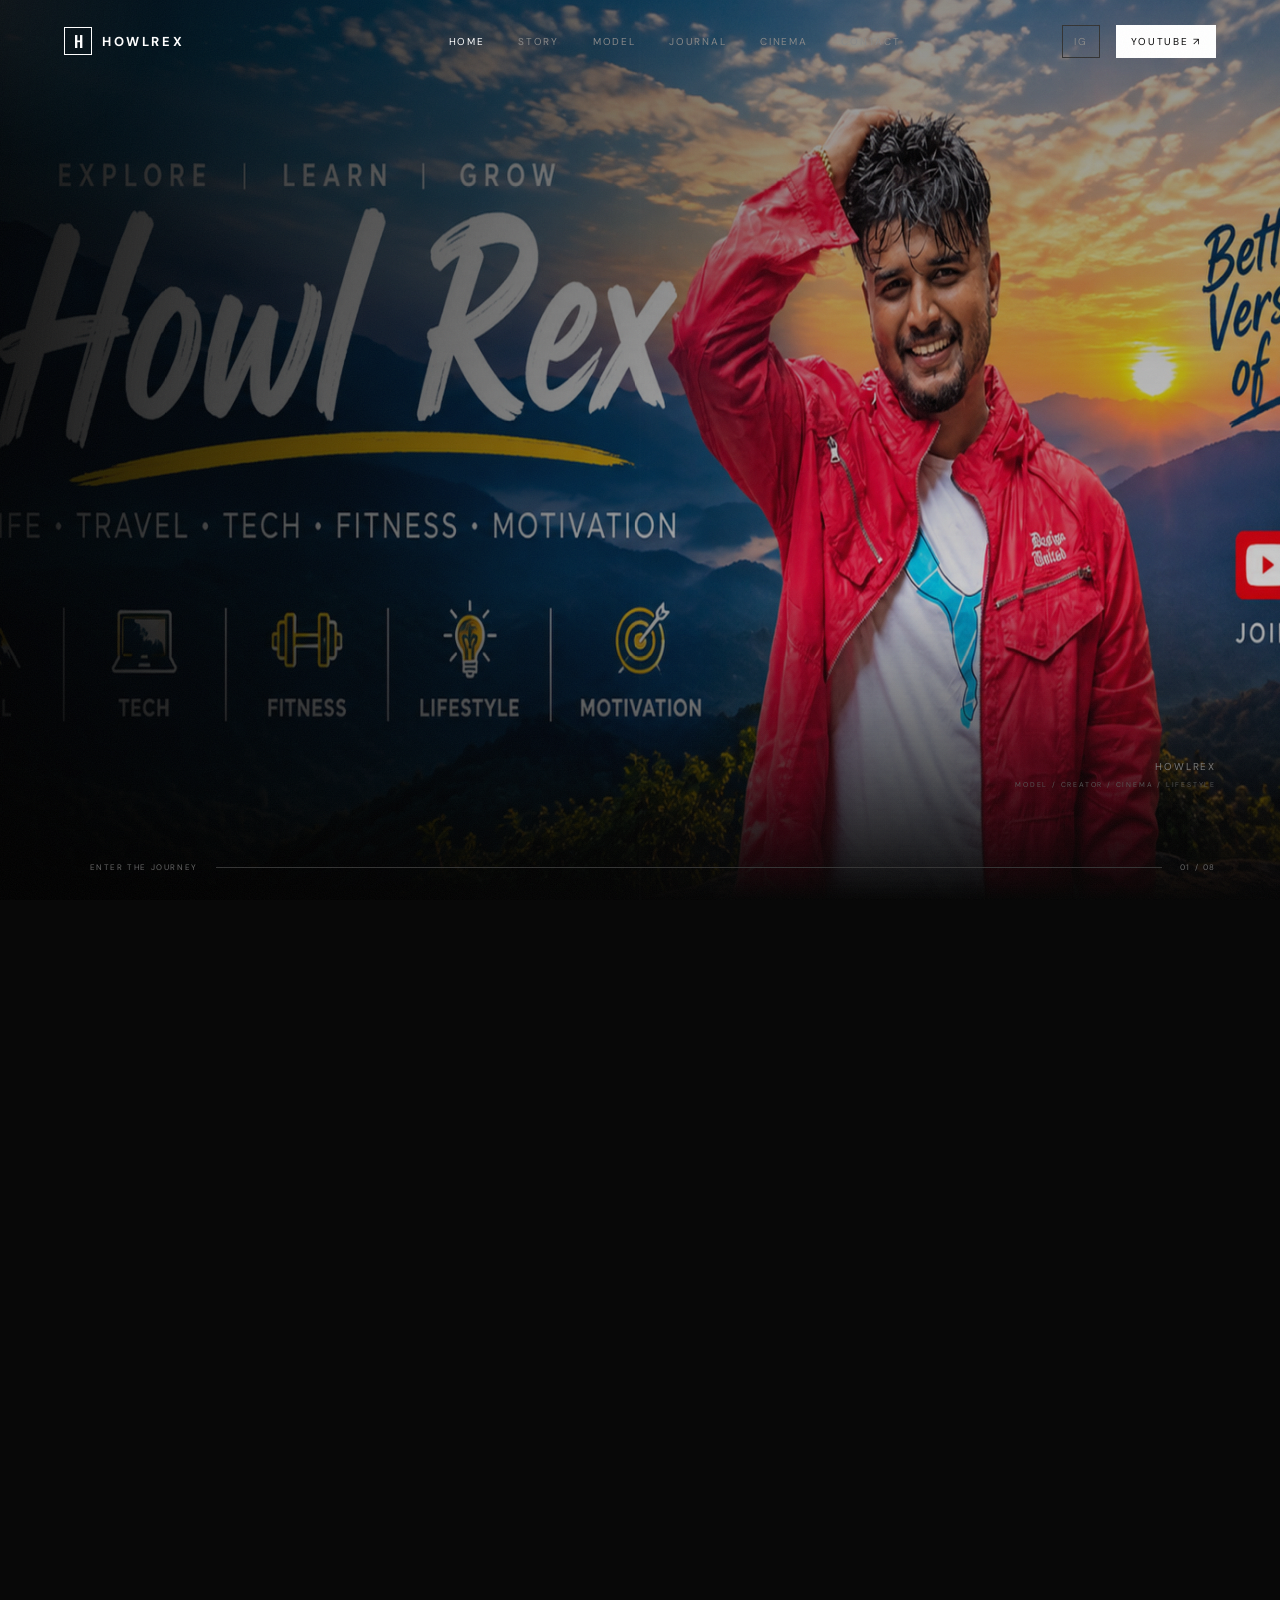
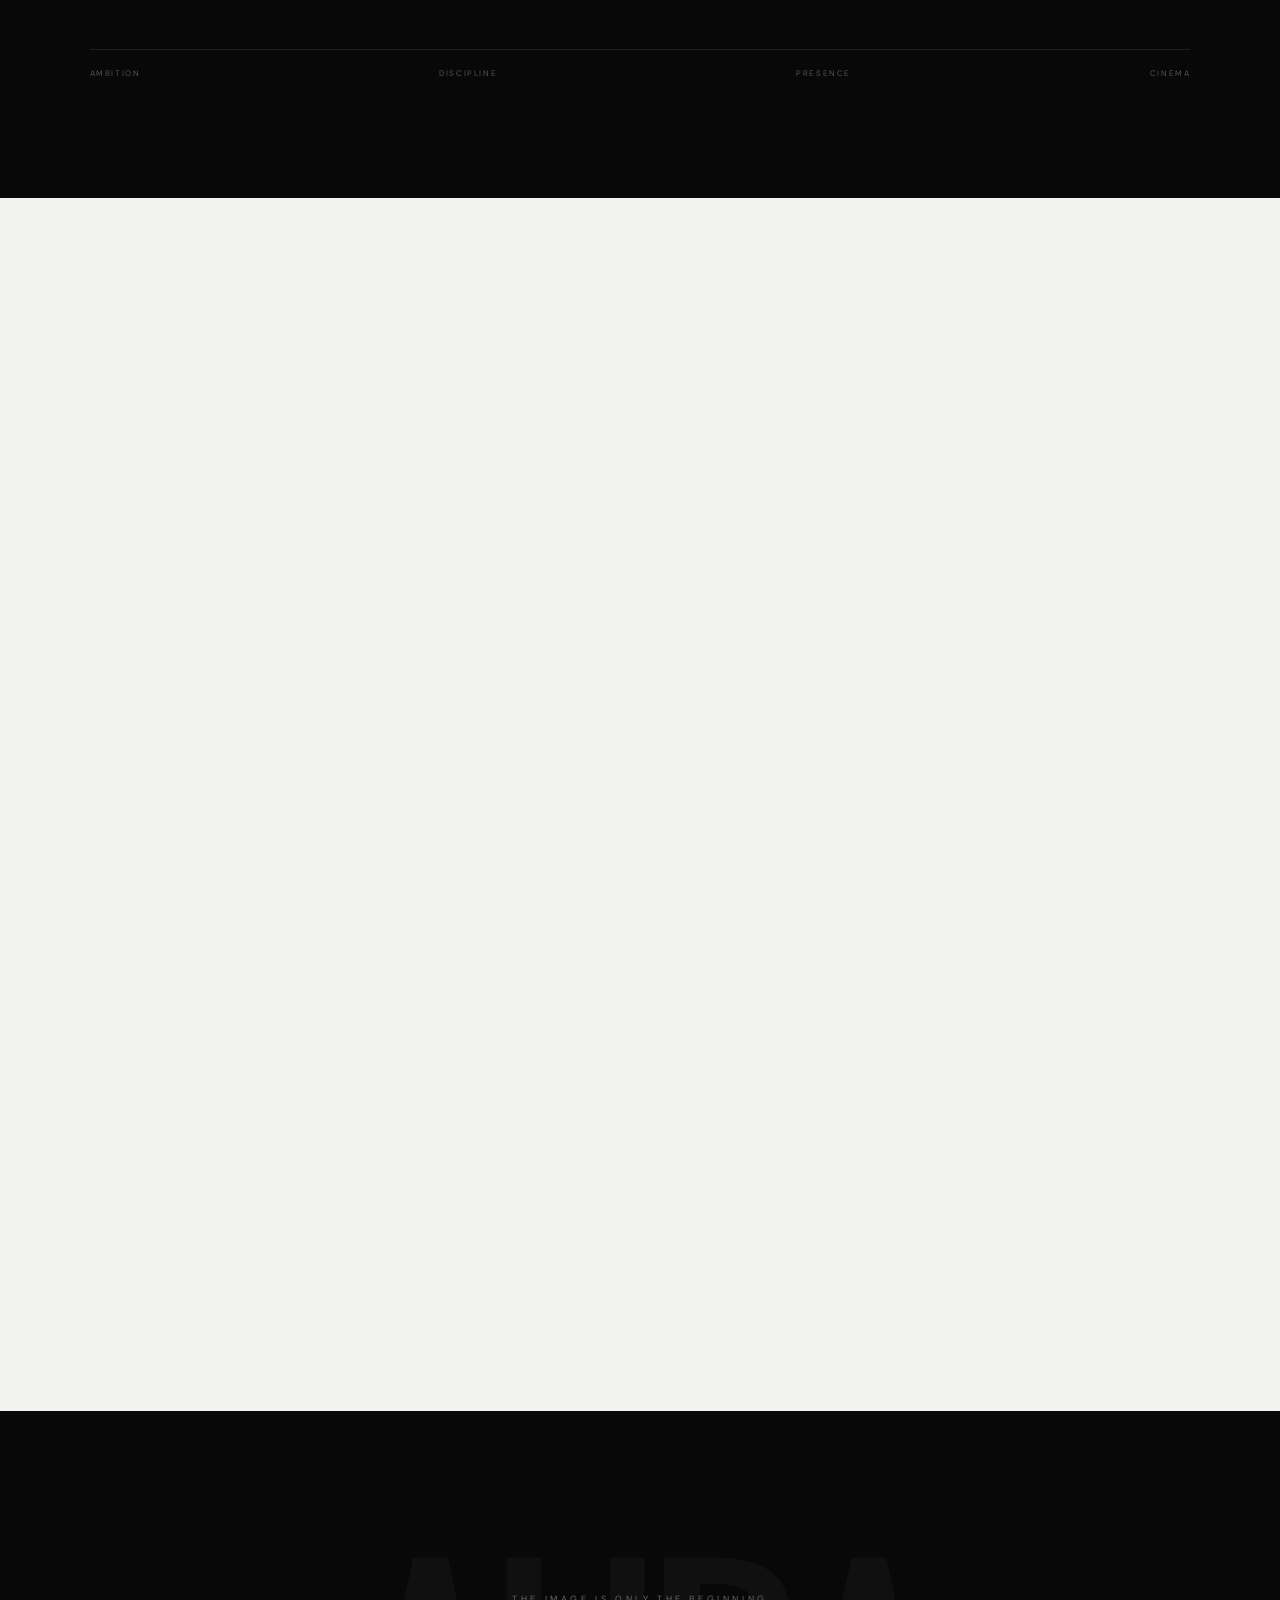
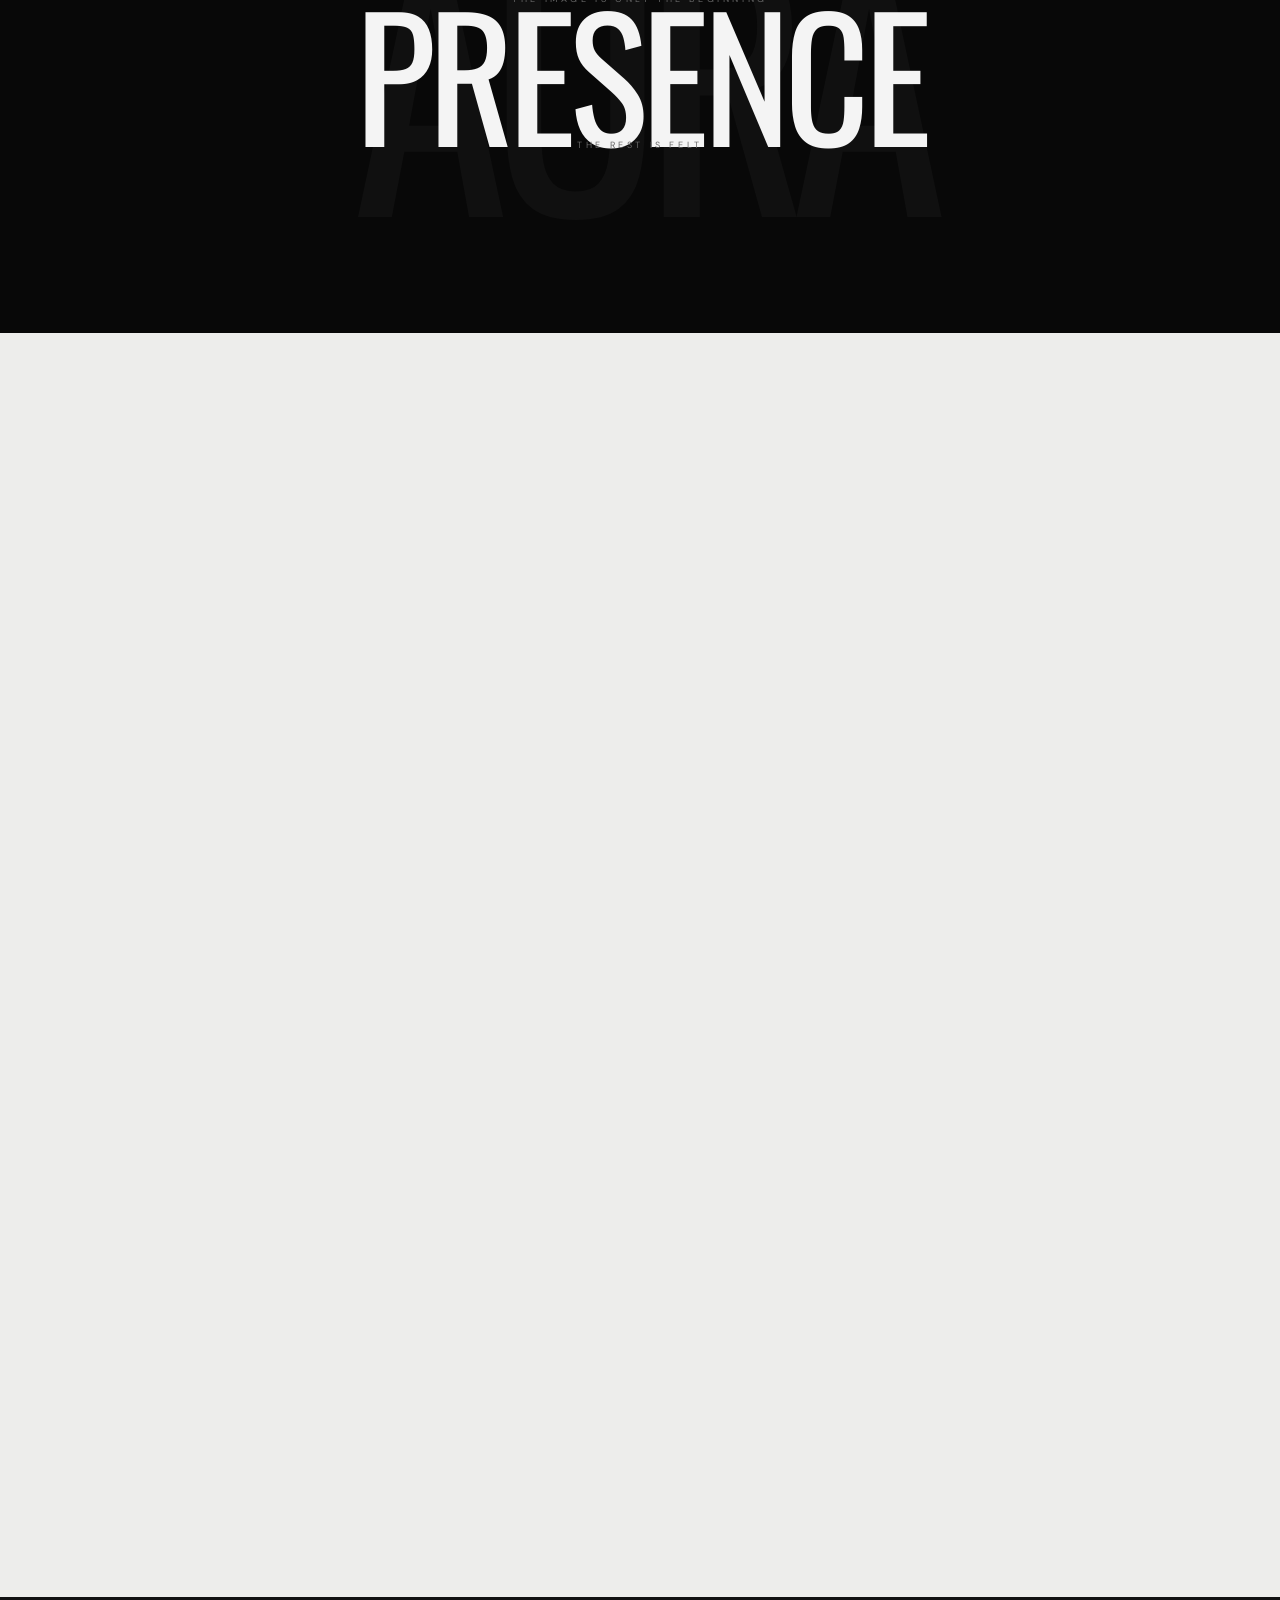
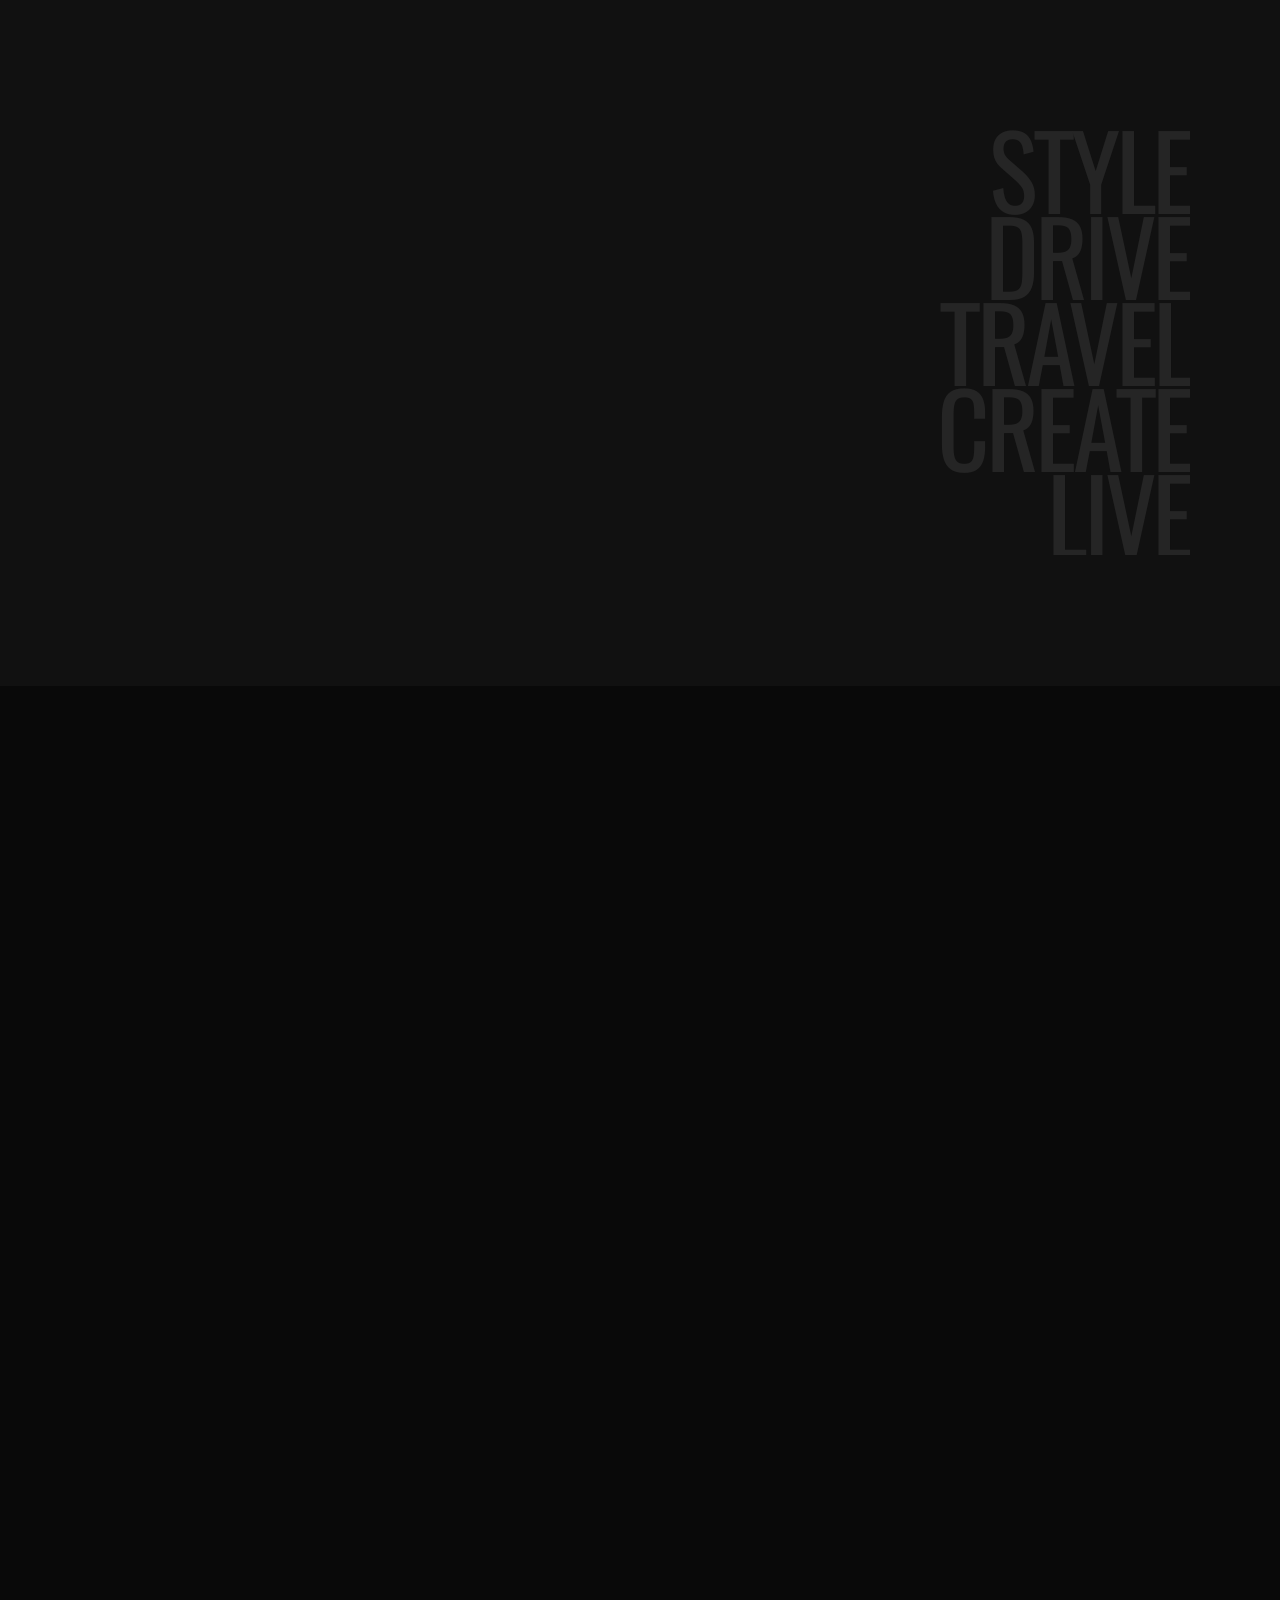
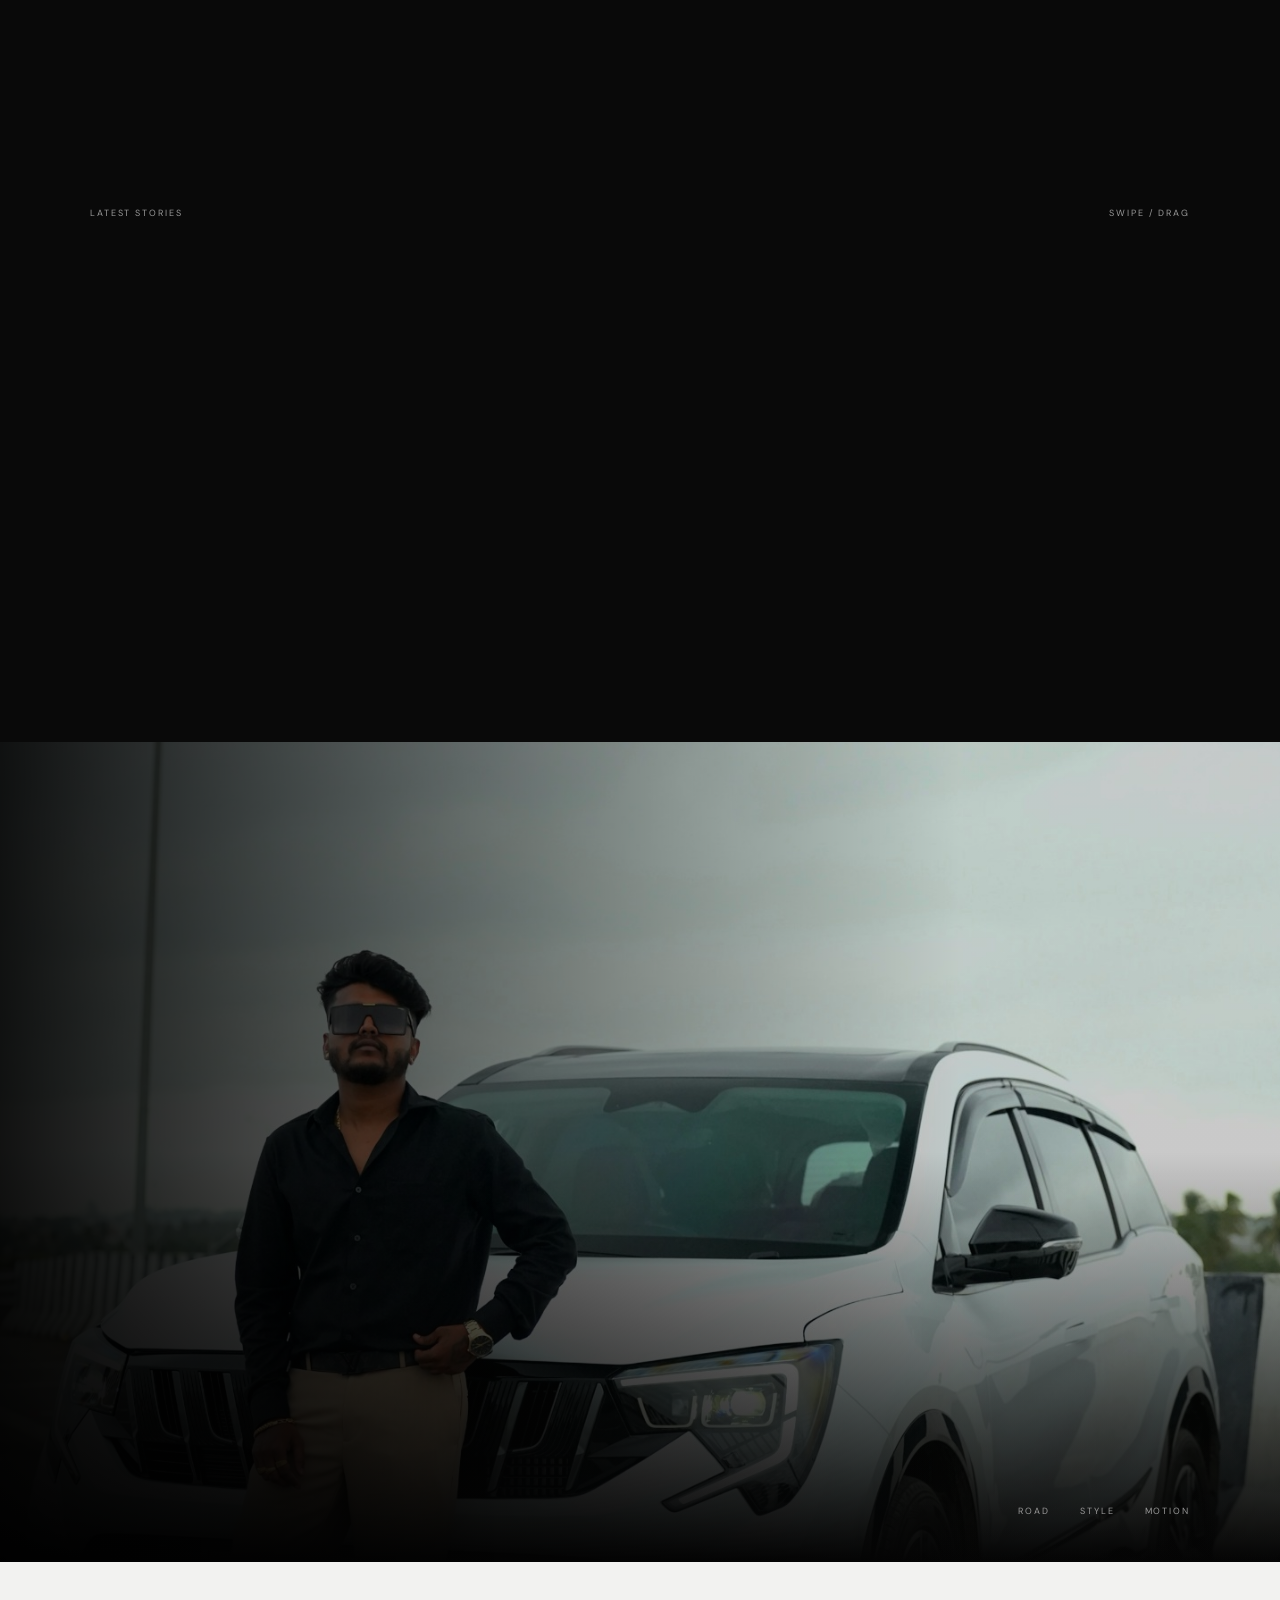
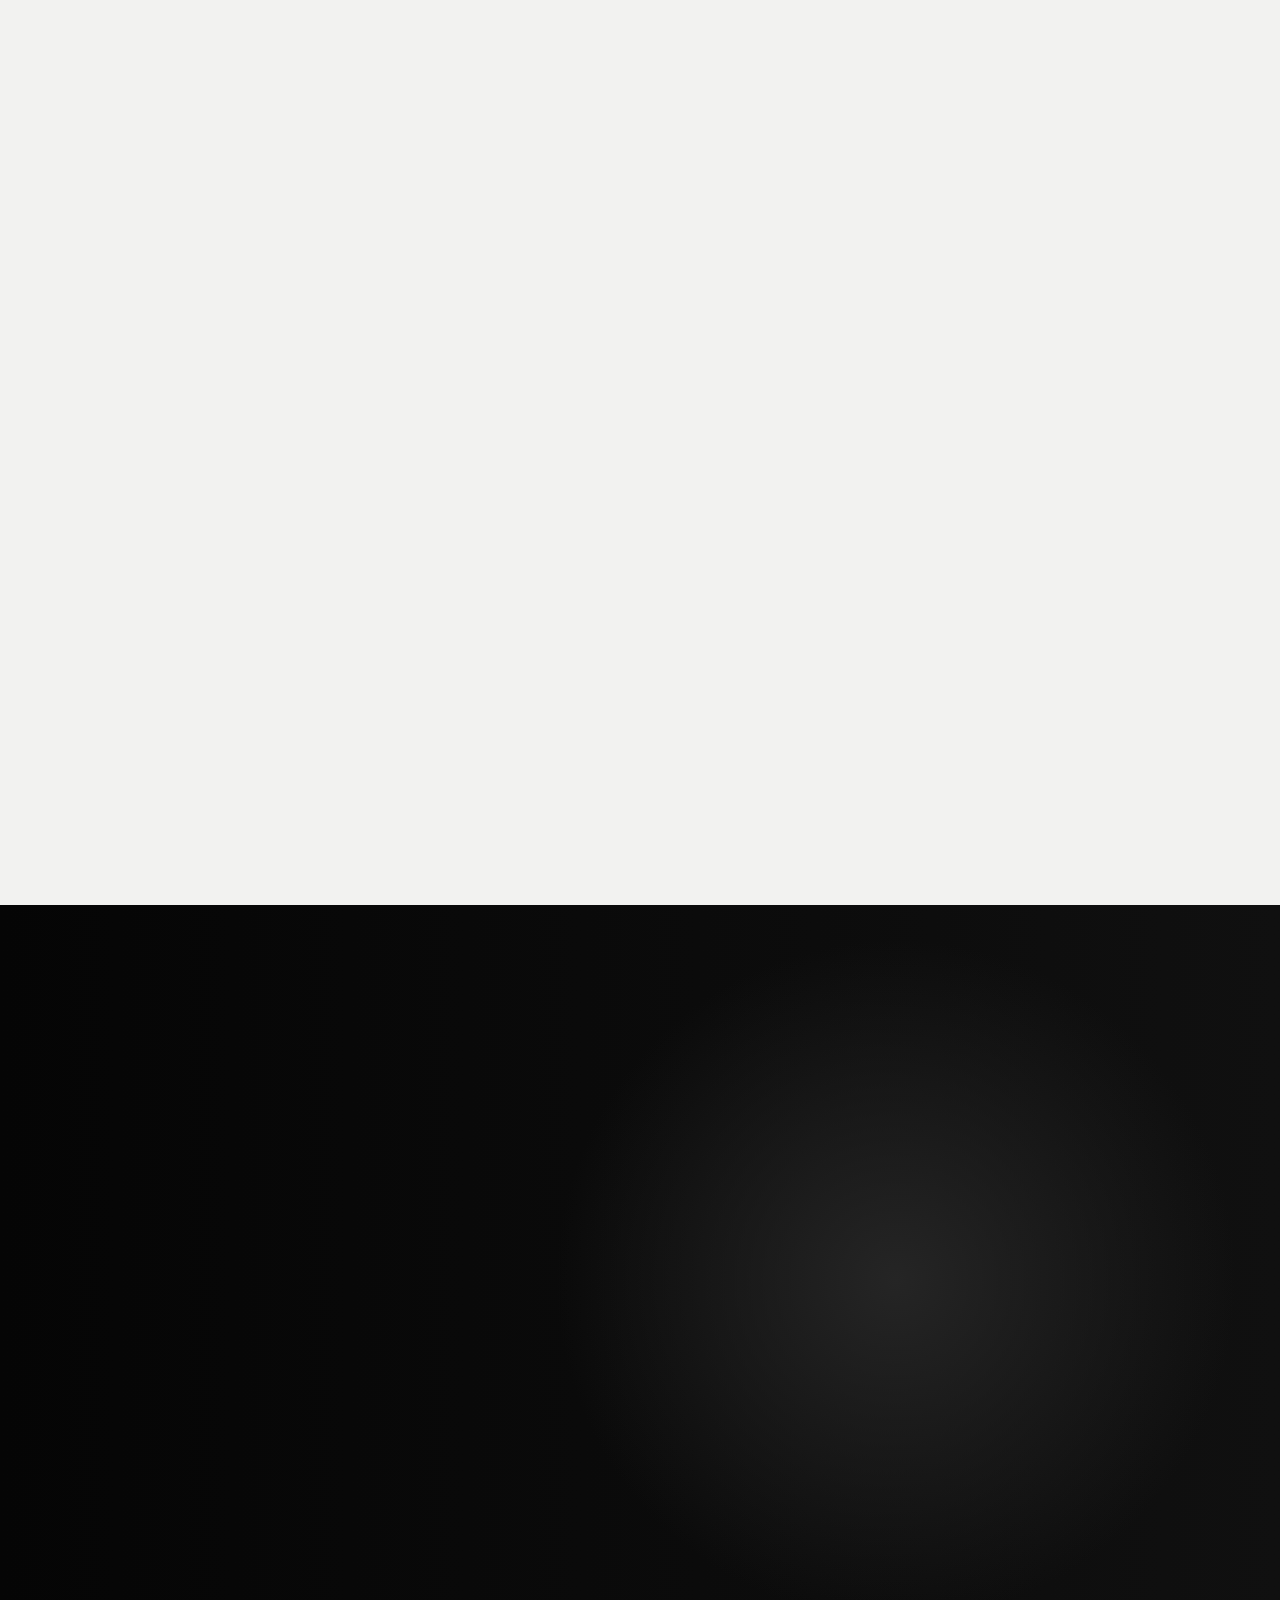
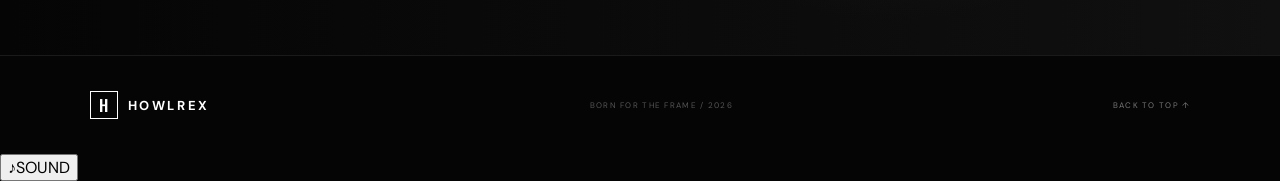
==== index.html @ 241550ac "Fix HTML stylesheet line for reliable deployment" ====
<!doctype html>
<html lang="en">
<head>
<meta charset="utf-8"><meta name="viewport" content="width=device-width,initial-scale=1">
<meta name="theme-color" content="#050505">
<meta name="description" content="HOWLREX — luxury lifestyle, modeling, cinema, automotive and the personal journal of an aspiring film star.">
<meta property="og:title" content="HOWLREX — Born for the Frame">
<meta property="og:description" content="Modeling • Lifestyle • Cinema • Automotive • Personal Journal">
<title>HOWLREX — BORN FOR THE FRAME</title>
<link rel="preconnect" href="https://fonts.googleapis.com"><link rel="preconnect" href="https://fonts.gstatic.com" crossorigin>
<link href="https://fonts.googleapis.com/css2?family=DM+Sans:wght@400;500;600;700&family=Oswald:wght@300;400;500;600&display=swap" rel="stylesheet"><link rel="stylesheet" href="styles.css">
<link rel="canonical" href="https://howlrex-website.vercel.app/">
<meta name="robots" content="index,follow,max-image-preview:large,max-snippet:-1,max-video-preview:-1">
<meta name="author" content="HOWLREX">
<meta name="keywords" content="HowlRex, HOWLREX, howlrex07, official HowlRex, HowlRex model, HowlRex lifestyle">
<meta property="og:url" content="https://howlrex-website.vercel.app/">
<meta property="og:site_name" content="HOWLREX">
<meta property="og:image" content="https://howlrex-website.vercel.app/assets/img/banner.png.jpeg">
<meta name="twitter:card" content="summary_large_image">
<meta name="twitter:title" content="HOWLREX — Born for the Frame">
<meta name="twitter:description" content="Modeling • Luxury Lifestyle • Cinema • Automotive • Personal Journal">
<meta name="twitter:image" content="https://howlrex-website.vercel.app/assets/img/banner.png.jpeg">
<script type="application/ld+json">
{
  "@context":"https://schema.org",
  "@type":"ProfilePage",
  "url":"https://howlrex-website.vercel.app/",
  "name":"HOWLREX",
  "description":"HOWLREX — modeling, luxury lifestyle, cinema, automotive and personal storytelling.",
  "mainEntity":{
    "@type":"Person",
    "@id":"https://howlrex-website.vercel.app/#howlrex",
    "name":"HOWLREX",
    "alternateName":["HowlRex","howlrex","howlrex07"],
    "url":"https://howlrex-website.vercel.app/",
    "description":"Model, creator and lifestyle storyteller building toward a cinematic career.",
    "image":"https://howlrex-website.vercel.app/assets/img/banner.png.jpeg",
    "sameAs":[
      "https://www.instagram.com/howlrex07/",
      "https://www.youtube.com/@HowlRex"
    ]
  }
}
</script>
<script type="application/ld+json">
{
  "@context":"https://schema.org",
  "@type":"WebSite",
  "name":"HOWLREX",
  "alternateName":["HowlRex","howlrex","HOWLREX official"],
  "url":"https://howlrex-website.vercel.app/",
  "description":"Official HOWLREX personal website — modeling, luxury lifestyle, cinema, automotive and personal blog."
}
</script>
</head>
<body><div class="grain"></div><div class="cursor-glow"></div>
<header class="topbar" id="top"><a class="brand" href="#home"><span class="brand-mark">H</span><span>HOWLREX</span></a>
<nav class="desktop-nav"><a href="#home" class="active">Home</a><a href="#story">Story</a><a href="#model">Model</a><a href="#journal">Journal</a><a href="#cinema">Cinema</a><a href="#contact">Contact</a></nav>
<div class="nav-right"><a class="social-mini" href="https://www.instagram.com/howlrex07?stkn=MTJjazU2d25rc29kZg==" target="_blank" rel="noopener">IG</a><a class="watch-mini" href="https://www.youtube.com/@HowlRex" target="_blank" rel="noopener">YouTube ↗</a><button class="menu-btn" aria-label="Open menu" aria-expanded="false"><span></span><span></span></button></div></header>
<aside class="mobile-menu" aria-hidden="true"><div class="mobile-menu-head"><span>HOWLREX / PERSONAL WORLD</span><span>2026</span></div><a href="#home">01 <b>Home</b></a><a href="#story">02 <b>Story</b></a><a href="#model">03 <b>Model</b></a><a href="#journal">04 <b>Journal</b></a><a href="#cinema">05 <b>Cinema</b></a><a href="#contact">06 <b>Contact</b></a><div class="mobile-social"><a href="https://www.instagram.com/howlrex07?stkn=MTJjazU2d25rc29kZg==" target="_blank" rel="noopener">Instagram ↗</a><a href="https://www.youtube.com/@HowlRex" target="_blank" rel="noopener">YouTube ↗</a></div></aside>
<main>
<section class="hero" id="home"><div class="hero-media"></div><div class="hero-shade"></div><div class="hero-lines"></div><div class="hero-content reveal"><p class="eyebrow"><span></span> PERSONAL BRAND / 2026</p><h1>BORN<br><em>FOR THE</em><br><strong>FRAME.</strong></h1><p class="hero-sub">Model <i>•</i> Creator <i>•</i> Lifestyle <i>•</i> Future Film Star</p><p class="hero-intro">Luxury is the atmosphere. Cinema is the ambition. This is the journey.</p><div class="hero-time reveal" aria-label="Live HowlRex time"><div class="time-head"><span class="live-dot"></span><span>LIVE / INDIA</span><span class="time-zone">IST · UTC+5:30</span></div><div class="live-clock" id="liveClock">00:00:00</div><div class="live-date" id="liveDate">LOADING DATE</div><div class="since-year">SINCE <strong>2026</strong></div><blockquote>“Time moves slowly but passes quickly.” <cite>— HOWL REX</cite></blockquote></div><div class="hero-actions"><button class="btn btn-white" data-video="main-film"><span>▶</span> Watch the world</button><a class="btn btn-line" href="#story">Enter the aura <span>↓</span></a></div></div><div class="hero-bottom"><span>ENTER THE JOURNEY</span><span class="hero-line"></span><span>01 / 08</span></div><div class="hero-corner">HOWLREX<br><small>MODEL / CREATOR / CINEMA / LIFESTYLE</small></div></section>
<section class="section manifesto" id="story"><div class="manifesto-top reveal"><p class="section-kicker">01 / THE VISION</p><span>PERSONAL NOTE — 001</span></div><div class="manifesto-grid"><div class="manifesto-title reveal"><h2>THE<br>DREAM IS<br><em>REAL.</em></h2></div><div class="manifesto-copy reveal"><p class="dropcap">One day, the frame gets bigger.</p><p>HOWLREX is being built for that moment — a personal world where modeling, luxury lifestyle, cinematic storytelling, ambition and everyday life meet.</p><p>The destination is cinema. The journey is everything before it: the discipline, the style, the setbacks, the quiet mornings, the cameras, the cars and the courage to keep becoming.</p><a class="text-link light-link" href="#journal">Enter the journal <span>→</span></a></div></div><div class="manifesto-footer"><span>AMBITION</span><span>DISCIPLINE</span><span>PRESENCE</span><span>CINEMA</span></div></section>
<section class="section model" id="model"><div class="section-top reveal"><div><p class="section-kicker">02 / MODELING</p><h2>Made for<br><em>the close-up.</em></h2></div><a href="https://www.instagram.com/howlrex07?stkn=MTJjazU2d25rc29kZg==" target="_blank" rel="noopener" class="view-all">FOLLOW @HOWLREX07 ↗</a></div><div class="model-grid"><article class="model-card model-a reveal"><div class="model-photo"></div><div class="model-caption"><small>PORTRAIT / 01</small><h3>PRESENCE</h3></div></article><article class="model-card model-b reveal"><div class="model-photo"></div><div class="model-caption"><small>EDITORIAL / 02</small><h3>VISION</h3></div></article><article class="model-card model-c reveal"><div class="model-photo"></div><div class="model-caption"><small>FASHION / 03</small><h3>ATTITUDE</h3></div></article><article class="model-card model-d reveal"><div class="model-photo"></div><div class="model-caption"><small>STYLE / 04</small><h3>AURA</h3></div></article></div></section>
<section class="aura-break"><div class="aura-word">AURA</div><div class="aura-center"><span>THE IMAGE IS ONLY THE BEGINNING</span><strong>PRESENCE</strong><span>THE REST IS FELT</span></div></section>
<section class="section journal" id="journal"><div class="section-top reveal"><div><p class="section-kicker">03 / PERSONAL BLOG</p><h2>Notes from<br><em>the journey.</em></h2></div><span class="journal-note">LIFE / STYLE / AMBITION</span></div><div class="journal-grid"><article class="journal-feature reveal"><div class="journal-image journal-main"></div><div class="journal-body"><span>ENTRY 001 / THE DREAM</span><h3>Become the man<br>you keep seeing<br>in your head.</h3><p>Before the lights, before the set, before the first big screen — there is the daily work. The body. The mind. The style. The confidence. The decision to show up again.</p><a href="#contact">READ THE ENTRY →</a></div></article><div class="journal-side"><article class="journal-card reveal"><span>ENTRY 002 / LUXURY</span><h3>Luxury starts with how you carry yourself.</h3><p>Presence before possessions.</p></article><article class="journal-card reveal"><span>ENTRY 003 / CINEMA</span><h3>Every ordinary day can become a scene.</h3><p>Find the light. Own the moment.</p></article><article class="journal-card reveal"><span>ENTRY 004 / AMBITION</span><h3>Dream in private. Build in public.</h3><p>Let consistency create the aura.</p></article></div></div></section>
<section class="section lifestyle-strip"><div class="strip-copy reveal"><p class="section-kicker">04 / LUXURY LIFESTYLE</p><h2>LIVE<br><em>LIKE THE<br>FRAME MATTERS.</em></h2><p>Style. Travel. Cars. Fitness. Fashion. Quiet mornings and unforgettable nights. A lifestyle isn't something you display — it is something you build.</p></div><div class="strip-words"><span>STYLE</span><span>DRIVE</span><span>TRAVEL</span><span>CREATE</span><span>LIVE</span></div></section>
<section class="section watch" id="cinema"><div class="section-top reveal"><div><p class="section-kicker">05 / YOUTUBE CINEMA</p><h2>Building the<br><em>next chapter.</em></h2></div><a href="https://www.youtube.com/@HowlRex" target="_blank" rel="noopener" class="view-all">SUBSCRIBE / @HOWLREX ↗</a></div><article class="feature-film reveal"><div class="film-image"></div><div class="film-overlay"></div><div class="film-top"><span>HOWLREX ORIGINAL</span><span>CINEMATIC SERIES</span></div><div class="film-copy"><p class="tag">THE JOURNEY TO CINEMA</p><h3>THIS IS<br><em>THE BEGINNING.</em></h3><p>Modeling. Lifestyle. Automotive. The real story behind the image — told one film at a time.</p><button class="circle-play" data-video="main-film">▶</button></div><div class="film-time">WATCH FILM</div></article><div class="content-label"><span>LATEST STORIES</span><span>SWIPE / DRAG</span></div><div class="media-rail"><article class="media-card reveal" data-video="thirty-sec"><div class="media-thumb thumb-1"></div><span class="media-number">01</span><div class="media-meta"><span>SHORT FILM</span><b>30 SECOND CUT</b><small>ENERGY / STYLE / MOTION</small></div><button class="small-play" data-video="thirty-sec">▶</button></article><article class="media-card reveal" data-video="new-home"><div class="media-thumb thumb-2"></div><span class="media-number">02</span><div class="media-meta"><span>LIFESTYLE</span><b>NEW HOME</b><small>A NEW CHAPTER</small></div><button class="small-play" data-video="new-home">▶</button></article><article class="media-card reveal" data-video="main-film"><div class="media-thumb thumb-3"></div><span class="media-number">03</span><div class="media-meta"><span>BEHIND THE SCENE</span><b>THE FRAME</b><small>BETWEEN THE SHOTS</small></div><button class="small-play" data-video="main-film">▶</button></article></div></section>
<section class="section automotive" id="automotive"><div class="auto-media"></div><div class="auto-shade"></div><div class="auto-copy reveal"><p class="section-kicker">06 / AUTOMOTIVE</p><p class="auto-eyebrow">MACHINES / MOVEMENT / MOOD</p><h2>POWER<br><em>LOOKS BETTER<br>IN MOTION.</em></h2><p>Cars, roads, night drives and the kind of moments that make a lifestyle feel cinematic.</p><button class="btn btn-white" data-video="main-film"><span>▶</span> Watch the story</button></div><div class="auto-data"><span>ROAD</span><span>STYLE</span><span>MOTION</span></div></section>
<section class="section about" id="about"><div class="about-heading reveal"><p class="section-kicker">07 / THE BRAND</p><h2>More than<br><em>a profile.</em></h2></div><div class="about-copy reveal"><p>HOWLREX is a personal media brand documenting the climb toward bigger frames — from modeling and lifestyle content to cinematic YouTube storytelling and the long-term ambition of becoming a film star.</p><a class="text-link dark-link" href="https://www.instagram.com/howlrex07?stkn=MTJjazU2d25rc29kZg==" target="_blank" rel="noopener">Follow the journey <span>↗</span></a></div><div class="about-list reveal"><div><b>01</b><span>MODELING<br>EDITORIAL</span><em>01</em></div><div><b>02</b><span>LUXURY<br>LIFESTYLE</span><em>02</em></div><div><b>03</b><span>YOUTUBE<br>CINEMA</span><em>03</em></div><div><b>04</b><span>AUTOMOTIVE<br>STORIES</span><em>04</em></div></div></section>
<section class="contact" id="contact"><div class="contact-bg"></div><div class="contact-content reveal"><p class="section-kicker">08 / THE NEXT SCENE</p><h2>WATCH ME<br><em>RISE.</em></h2><p>Follow the journey. Watch the films. Follow the transformation. For modeling, brand campaigns, lifestyle collaborations and cinematic projects.</p><div class="contact-actions"><a href="https://www.instagram.com/howlrex07?stkn=MTJjazU2d25rc29kZg==" target="_blank" rel="noopener">Instagram <span>↗</span></a><a href="https://www.youtube.com/@HowlRex" target="_blank" rel="noopener">YouTube <span>↗</span></a><a href="mailto:hello@howlrex.com">Email <span>↗</span></a></div></div></section>
</main><footer><a class="brand" href="#home"><span class="brand-mark">H</span><span>HOWLREX</span></a><span>BORN FOR THE FRAME / 2026</span><a href="#home">BACK TO TOP ↑</a></footer>
<div class="video-modal" aria-hidden="true"><div class="video-backdrop"></div><div class="video-dialog"><button class="video-close" aria-label="Close video">×</button><video id="player" controls playsinline preload="metadata"></video><div class="player-bar"><span id="playerTitle">HOWLREX</span><span>ESC TO CLOSE</span></div></div></div><div class="audio-control" aria-label="Background music controls"><button id="musicToggle" type="button" aria-label="Start background music" aria-pressed="false"><span class="music-icon">♪</span><span class="music-label">SOUND</span></button><audio id="backgroundMusic" loop preload="auto" playsinline><source src="assets/audio/howlrex-background.m4a?v=20261003" type="audio/mp4"></audio></div><script src="script.js"></script></body></html>
---- styles.css ----
*{box-sizing:border-box}html{scroll-behavior:smooth}body{margin:0;background:#050505;color:#f4f4f4;font-family:"DM Sans",sans-serif;overflow-x:hidden}.grain{position:fixed;inset:0;z-index:100;pointer-events:none;opacity:.045;background-image:url("data:image/svg+xml,%3Csvg xmlns='http://www.w3.org/2000/svg' width='180' height='180'%3E%3Cfilter id='n'%3E%3CfeTurbulence type='fractalNoise' baseFrequency='.85' numOctaves='4' stitchTiles='stitch'/%3E%3C/filter%3E%3Crect width='100%25' height='100%25' filter='url(%23n)'/%3E%3C/svg%3E")}.cursor-glow{position:fixed;width:360px;height:360px;border-radius:50%;background:radial-gradient(circle,rgba(255,255,255,.05),transparent 68%);pointer-events:none;z-index:1;transform:translate(-50%,-50%)}a,button{font:inherit}.topbar{position:fixed;z-index:50;top:0;left:0;right:0;height:82px;padding:0 5vw;display:flex;align-items:center;justify-content:space-between;transition:.35s}.topbar.scrolled{background:rgba(5,5,5,.9);backdrop-filter:blur(18px);border-bottom:1px solid #181818}.brand{display:flex;align-items:center;gap:10px;color:#fff;text-decoration:none;font-size:13px;font-weight:700;letter-spacing:.2em}.brand-mark{display:grid;place-items:center;width:28px;height:28px;border:1px solid #fff;font:500 16px Oswald,sans-serif;letter-spacing:0}.desktop-nav{display:flex;gap:34px;margin-left:8vw}.desktop-nav a,.nav-right a{color:#888;text-decoration:none;text-transform:uppercase;font-size:10px;letter-spacing:.17em;transition:.25s}.desktop-nav a:hover,.desktop-nav a.active,.nav-right a:hover{color:#fff}.nav-right{display:flex;align-items:center;gap:16px}.social-mini{border:1px solid #333;padding:9px 11px}.watch-mini{padding:10px 15px;background:#fff;color:#050505!important}.menu-btn{display:none;background:none;border:0;width:35px;cursor:pointer}.menu-btn span{display:block;height:1px;background:#fff;margin:7px 0}.mobile-menu{display:none}.hero{height:100vh;min-height:700px;position:relative;display:flex;align-items:flex-end;overflow:hidden}.hero-media{position:absolute;inset:0;background-image:url("assets/img/banner.png.jpeg");background-size:cover;background-position:center;transform:scale(1.03);animation:heroZoom 14s ease-out forwards}.hero-shade{position:absolute;inset:0;background:linear-gradient(90deg,rgba(0,0,0,.9),rgba(0,0,0,.2) 65%),linear-gradient(0deg,#050505 0%,transparent 35%,rgba(0,0,0,.3) 100%)}.hero-lines{position:absolute;inset:0;background:linear-gradient(90deg,transparent 49.95%,rgba(255,255,255,.07) 50%,transparent 50.05%);opacity:.4}.hero-content{position:relative;z-index:2;margin:0 0 12vh 7vw;max-width:720px}.eyebrow,.section-kicker,.tag,.film-top,.content-label,.media-meta span,.media-meta small,.about-list span,.auto-data,.auto-eyebrow{font-size:9px;letter-spacing:.22em;text-transform:uppercase;color:#999}.eyebrow span{display:inline-block;width:5px;height:5px;border-radius:50%;background:#e50914;box-shadow:0 0 15px #e50914;margin-right:8px}.hero h1{font:400 clamp(82px,13vw,180px)/.72 Oswald,sans-serif;letter-spacing:-.05em;margin:27px 0 25px;text-transform:uppercase}.hero h1 em{font-style:normal;color:#aaa}.hero h1 strong{font-weight:400}.hero-sub{font-size:12px;letter-spacing:.17em;text-transform:uppercase;color:#ddd}.hero-sub i{font-style:normal;color:#666;padding:0 6px}.hero-actions{display:flex;gap:10px;margin-top:28px}.btn{border:0;display:inline-flex;align-items:center;gap:10px;padding:14px 19px;text-decoration:none;text-transform:uppercase;letter-spacing:.13em;font-size:10px;font-weight:700;cursor:pointer}.btn-white{background:#fff;color:#050505}.btn-line{border:1px solid #555;color:#fff;background:rgba(0,0,0,.25)}.hero-bottom{position:absolute;z-index:2;left:7vw;right:5vw;bottom:28px;display:flex;align-items:center;gap:18px;color:#666;font-size:8px;letter-spacing:.2em}.hero-line{height:1px;background:#333;flex:1}.hero-corner{position:absolute;right:5vw;bottom:12vh;text-align:right;color:#777;font-size:10px;letter-spacing:.18em;line-height:1.7}.hero-corner small{font-size:7px;color:#555}.section{padding:120px 7vw;position:relative}.statement{min-height:800px;display:grid;grid-template-columns:70px 1fr 280px;gap:7vw;align-items:center;background:#050505}.statement-index{align-self:start;color:#444;font:12px Oswald,sans-serif;padding-top:10px}.statement-copy{max-width:720px}.statement h2,.section h2,.auto-copy h2,.contact h2{font:400 clamp(60px,8vw,118px)/.84 Oswald,sans-serif;text-transform:uppercase;letter-spacing:-.035em;margin:18px 0}.statement h2 em,.section h2 em,.auto-copy h2 em,.contact h2 em{font-style:normal;color:#777}.statement h2 b{font-weight:400;color:#fff}.lead{max-width:520px;color:#999;line-height:1.8;font-size:14px}.statement-side{display:flex;flex-direction:column;gap:24px;border-left:1px solid #222;padding-left:25px;color:#777;font-size:9px;letter-spacing:.17em}.section-top{display:flex;justify-content:space-between;align-items:end;margin-bottom:42px}.view-all{color:#999;text-decoration:none;font-size:9px;letter-spacing:.18em}.watch{background:#090909}.feature-film{height:min(68vw,680px);min-height:500px;position:relative;overflow:hidden;background:#111}.film-image{position:absolute;inset:0;background:url("assets/img/main-film.jpg") center/cover}.film-overlay{position:absolute;inset:0;background:linear-gradient(90deg,rgba(0,0,0,.88),transparent 68%),linear-gradient(0deg,rgba(0,0,0,.75),transparent 55%)}.film-top{position:absolute;top:25px;left:30px;right:30px;display:flex;justify-content:space-between}.film-copy{position:absolute;left:5%;bottom:8%;max-width:430px}.film-copy h3{font:400 clamp(58px,8vw,100px)/.78 Oswald,sans-serif;margin:13px 0;text-transform:uppercase}.film-copy h3 em{font-style:normal;color:#888}.film-copy>p:not(.tag){color:#aaa;font-size:12px;line-height:1.7}.circle-play{display:grid;place-items:center;width:58px;height:58px;border:0;border-radius:50%;background:#fff;color:#000;cursor:pointer;margin-top:22px}.film-time{position:absolute;right:25px;bottom:20px;color:#aaa;font-size:9px;letter-spacing:.15em}.content-label{display:flex;justify-content:space-between;margin:50px 0 15px}.media-rail{display:grid;grid-auto-flow:column;grid-auto-columns:minmax(300px,32%);gap:14px;overflow-x:auto;scrollbar-width:none;padding-bottom:8px}.media-rail::-webkit-scrollbar{display:none}.media-card{position:relative;min-height:380px;background:#111;overflow:hidden;cursor:pointer}.media-thumb{height:100%;position:absolute;inset:0;background-size:cover;background-position:center;transition:.6s}.thumb-1{background-image:url("assets/img/thirty-sec.jpg")}.thumb-2{background-image:url("assets/img/new-home.jpg")}.thumb-3{background-image:url("assets/img/portfolio-3.jpg")}.media-card:after{content:"";position:absolute;inset:0;background:linear-gradient(0deg,rgba(0,0,0,.9),transparent 60%)}.media-card:hover .media-thumb{transform:scale(1.06)}.media-number{position:absolute;z-index:2;top:20px;left:20px;font:20px Oswald,sans-serif;color:#aaa}.media-meta{position:absolute;z-index:2;left:22px;bottom:23px;display:flex;flex-direction:column;gap:8px}.media-meta b{font:400 27px Oswald,sans-serif;letter-spacing:.01em}.small-play{position:absolute;z-index:3;right:20px;bottom:20px;border:1px solid #666;border-radius:50%;width:42px;height:42px;background:rgba(0,0,0,.35);color:#fff;cursor:pointer}.model{background:#f2f2f0;color:#0a0a0a}.model .section-kicker,.model .view-all{color:#666}.model h2 em{color:#999}.model-grid{display:grid;grid-template-columns:1.1fr .9fr .9fr;grid-template-rows:390px 300px;gap:12px}.model-card{position:relative;overflow:hidden;background:#ddd}.model-a{grid-row:span 2}.model-d{grid-column:2/4}.model-photo{position:absolute;inset:0;background-size:cover;background-position:center;transition:.7s}.model-a .model-photo{background-image:url("assets/img/portfolio-1.jpg")}.model-b .model-photo{background-image:url("assets/img/portfolio-2.jpg")}.model-c .model-photo{background-image:url("assets/img/portfolio-3.jpg")}.model-d .model-photo{background-image:url("assets/img/portfolio-4.jpg")}.model-card:after{content:"";position:absolute;inset:0;background:linear-gradient(0deg,rgba(0,0,0,.72),transparent 50%)}.model-card:hover .model-photo{transform:scale(1.045)}.model-caption{position:absolute;z-index:2;left:23px;bottom:22px;color:#fff}.model-caption small{font-size:8px;letter-spacing:.18em}.model-caption h3{font:400 34px Oswald,sans-serif;margin:5px 0}.aura-break{height:58vh;min-height:460px;background:#080808;position:relative;display:grid;place-items:center;overflow:hidden}.aura-word{position:absolute;white-space:nowrap;font:400 25vw/.7 Oswald,sans-serif;color:#101010;letter-spacing:-.06em}.aura-center{position:relative;text-align:center;display:flex;flex-direction:column;gap:5px}.aura-center span{font-size:9px;letter-spacing:.4em;color:#666}.aura-center strong{font:400 clamp(90px,13vw,190px)/.75 Oswald,sans-serif;letter-spacing:-.04em}.automotive{min-height:820px;display:flex;align-items:flex-end;overflow:hidden}.auto-media{position:absolute;inset:0;background:url("assets/img/car-1.jpg") center/cover}.auto-shade{position:absolute;inset:0;background:linear-gradient(90deg,rgba(0,0,0,.92),rgba(0,0,0,.1) 75%),linear-gradient(0deg,#050505,transparent 50%)}.auto-copy{position:relative;z-index:2;max-width:760px}.auto-eyebrow{margin:30px 0 0}.auto-copy h2{font-size:clamp(62px,9vw,125px);margin:14px 0}.auto-copy>p:not(.section-kicker):not(.auto-eyebrow){max-width:480px;color:#aaa;font-size:13px;line-height:1.8}.auto-data{position:absolute;z-index:2;right:7vw;bottom:45px;display:flex;gap:30px}.about{display:grid;grid-template-columns:1fr 1fr;gap:8vw;background:#f2f2f0;color:#080808}.about h2{margin-top:18px}.about-copy p{max-width:500px;color:#666;line-height:1.9;font-size:14px}.text-link{display:inline-block;margin-top:25px;color:#080808;text-decoration:none;text-transform:uppercase;font-size:9px;letter-spacing:.18em;border-bottom:1px solid #aaa;padding-bottom:10px}.about-list{grid-column:1/3;border-top:1px solid #ccc;margin-top:35px}.about-list div{display:grid;grid-template-columns:80px 1fr 30px;align-items:center;padding:23px 0;border-bottom:1px solid #ccc}.about-list b{font:25px Oswald,sans-serif;color:#999}.about-list span{color:#222}.about-list em{font-style:normal;text-align:right}.contact{position:relative;min-height:750px;display:flex;align-items:center;overflow:hidden;background:#050505}.contact-bg{position:absolute;inset:0;background:radial-gradient(circle at 70% 50%,#252525 0,transparent 35%),linear-gradient(90deg,#050505,#101010)}.contact-content{position:relative;z-index:2;width:100%}.contact h2{font-size:clamp(75px,12vw,170px);margin:20px 0}.contact-content>p:not(.section-kicker){color:#888;max-width:420px;line-height:1.7}.contact-actions{display:flex;gap:30px;margin-top:45px}.contact-actions a{color:#fff;text-decoration:none;text-transform:uppercase;font-size:9px;letter-spacing:.17em;border-bottom:1px solid #444;padding-bottom:12px}.contact-actions span{color:#777;margin-left:20px}footer{display:flex;justify-content:space-between;align-items:center;padding:35px 7vw;border-top:1px solid #1a1a1a;color:#555;font-size:8px;letter-spacing:.16em}footer a:last-child{color:#777;text-decoration:none}.reveal{opacity:0;transform:translateY(28px);transition:opacity .8s ease,transform .8s ease}.reveal.visible{opacity:1;transform:none}.video-modal{position:fixed;inset:0;z-index:200;display:none;align-items:center;justify-content:center;padding:4vw}.video-modal.open{display:flex}.video-backdrop{position:absolute;inset:0;background:rgba(0,0,0,.94);backdrop-filter:blur(14px)}.video-dialog{position:relative;z-index:2;width:min(1150px,94vw);background:#000;box-shadow:0 40px 120px rgba(0,0,0,.8)}.video-dialog video{display:block;width:100%;max-height:80vh;background:#000}.video-close{position:absolute;z-index:4;right:12px;top:12px;width:40px;height:40px;border:1px solid #555;border-radius:50%;background:rgba(0,0,0,.7);color:#fff;font-size:26px;cursor:pointer}.player-bar{display:flex;justify-content:space-between;padding:14px 18px;color:#888;font-size:8px;letter-spacing:.18em;text-transform:uppercase}.modal-open{overflow:hidden}@keyframes heroZoom{from{transform:scale(1.03)}to{transform:scale(1.11)}}@media(max-width:900px){.desktop-nav{display:none}.social-mini{display:none}.watch-mini{display:none}.menu-btn{display:block}.mobile-menu{position:fixed;z-index:45;inset:82px 0 0;background:#050505;padding:25px 7vw;display:flex;flex-direction:column;gap:18px;transform:translateY(-110%);transition:.45s}.mobile-menu.open{transform:none}.mobile-menu-head{display:flex;justify-content:space-between;color:#555;font-size:8px;letter-spacing:.2em;margin-bottom:15px}.mobile-menu>a{color:#fff;text-decoration:none;font:400 42px Oswald,sans-serif;text-transform:uppercase}.mobile-menu>a b{font-weight:400}.mobile-menu>a:first-of-type{color:#777}.mobile-social{display:flex;gap:25px;margin-top:auto;padding-bottom:25px}.mobile-social a{color:#888;text-decoration:none;font-size:9px;letter-spacing:.15em;text-transform:uppercase}.hero{min-height:780px}.hero-content{margin-left:7vw;margin-bottom:14vh}.statement{grid-template-columns:1fr;gap:30px;min-height:auto}.statement-index{display:none}.statement-side{border-left:0;border-top:1px solid #222;padding:20px 0;flex-direction:row;justify-content:space-between}.model-grid{grid-template-columns:1fr 1fr;grid-template-rows:360px 280px}.model-a{grid-row:span 2}.model-d{grid-column:1/3}.about{grid-template-columns:1fr}.about-list{grid-column:auto}.contact-actions{flex-wrap:wrap}}@media(max-width:560px){.topbar{padding:0 6vw}.hero{min-height:720px}.hero-media{background-position:60% center}.hero h1{font-size:78px}.hero-corner{display:none}.hero-bottom{left:6vw;right:6vw}.section{padding:85px 6vw}.section-top{align-items:flex-start;gap:20px}.section-top h2{font-size:58px}.feature-film{min-height:520px}.film-top{left:18px;right:18px}.film-copy{left:7%;bottom:7%}.film-copy h3{font-size:62px}.media-rail{grid-auto-columns:82%}.model-grid{grid-template-columns:1fr;grid-template-rows:430px 320px 320px 320px}.model-a,.model-d{grid-row:auto;grid-column:auto}.aura-break{height:48vh;min-height:400px}.aura-word{font-size:37vw}.aura-center strong{font-size:100px}.automotive{min-height:690px}.auto-data{display:none}.about-list div{grid-template-columns:50px 1fr 20px}.contact{min-height:650px;padding:90px 6vw}.contact h2{font-size:86px}.contact-actions{gap:18px;flex-direction:column;align-items:flex-start}.contact-actions a{width:100%;max-width:300px}.contact-content{padding-top:50px}footer{flex-direction:column;gap:18px;text-align:center}}
/* PERSONAL AURA EXPERIENCE */
.manifesto{background:#080808;min-height:780px}.manifesto-top{display:flex;justify-content:space-between;border-bottom:1px solid #202020;padding-bottom:18px;color:#666;font-size:9px;letter-spacing:.18em}.manifesto-grid{display:grid;grid-template-columns:1.2fr .8fr;gap:10vw;align-items:center;min-height:580px}.manifesto-title h2{font:400 clamp(68px,9vw,132px)/.82 Oswald,sans-serif;letter-spacing:-.045em;margin:0}.manifesto-title em{font-style:normal;color:#666}.manifesto-copy{max-width:470px;color:#999;line-height:1.85;font-size:14px}.manifesto-copy .dropcap{font:400 35px/1.1 Oswald,sans-serif;color:#fff;margin-bottom:25px}.light-link{color:#fff}.manifesto-footer{border-top:1px solid #202020;padding-top:18px;display:flex;justify-content:space-between;color:#555;font-size:8px;letter-spacing:.2em}.journal{background:#ededeb;color:#090909}.journal .section-kicker,.journal-note{color:#777}.journal h2{color:#090909}.journal h2 em{color:#999}.journal-grid{display:grid;grid-template-columns:1.45fr .55fr;gap:12px}.journal-feature{background:#fff}.journal-image{height:390px;background:url("assets/img/new-home.jpg") center/cover}.journal-body{padding:35px}.journal-body>span,.journal-card>span{font-size:8px;letter-spacing:.2em;color:#888}.journal-body h3{font:400 clamp(38px,4vw,62px)/.9 Oswald,sans-serif;margin:20px 0}.journal-body p{max-width:650px;color:#666;line-height:1.8;font-size:13px}.journal-body a{display:inline-block;margin-top:15px;color:#111;text-decoration:none;font-size:8px;letter-spacing:.18em;border-bottom:1px solid #bbb;padding-bottom:8px}.journal-side{display:grid;gap:12px}.journal-card{padding:28px;background:#fff;border-left:2px solid #ddd}.journal-card h3{font:400 29px/1.02 Oswald,sans-serif;margin:20px 0 12px}.journal-card p{font-size:11px;color:#777;line-height:1.6}.lifestyle-strip{display:grid;grid-template-columns:1fr 1fr;align-items:center;min-height:650px;background:#111}.strip-copy h2{font:400 clamp(65px,8vw,115px)/.8 Oswald,sans-serif;text-transform:uppercase;margin:20px 0}.strip-copy h2 em{font-style:normal;color:#666}.strip-copy>p:last-child{max-width:460px;color:#888;line-height:1.8;font-size:13px}.strip-words{display:flex;flex-direction:column;align-items:flex-end;gap:2px;overflow:hidden}.strip-words span{font:400 clamp(55px,8vw,120px)/.82 Oswald,sans-serif;color:#252525;letter-spacing:-.04em;transition:.4s}.strip-words span:hover{color:#aaa;transform:translateX(-10px)}
@media(max-width:900px){.manifesto-grid,.journal-grid,.lifestyle-strip{grid-template-columns:1fr}.manifesto-grid{gap:55px;padding:70px 0}.journal-side{grid-template-columns:1fr 1fr}.lifestyle-strip{gap:60px}.strip-words{align-items:flex-start}.manifesto{min-height:auto}}
@media(max-width:560px){.manifesto-title h2{font-size:65px}.manifesto-copy{font-size:13px}.manifesto-footer{gap:10px;flex-wrap:wrap}.journal-image{height:280px}.journal-body{padding:25px}.journal-side{grid-template-columns:1fr}.strip-words span{font-size:64px}}

/* CINEMATIC LIVE TIME EXPERIENCE */
.hero-time{margin-top:25px;width:min(610px,100%);position:relative;padding:16px 0 15px;border-top:1px solid rgba(255,255,255,.18);border-bottom:1px solid rgba(255,255,255,.12);background:linear-gradient(90deg,rgba(255,255,255,.035),transparent 75%);backdrop-filter:blur(8px)}
.hero-time .time-head{display:flex;align-items:center;gap:9px;font-size:8px;letter-spacing:.22em;color:#888;text-transform:uppercase}
.hero-time .time-zone{margin-left:auto;color:#555}
.live-dot{width:5px;height:5px;border-radius:50%;background:#e50914;box-shadow:0 0 14px rgba(229,9,20,.9);animation:livePulse 1.5s infinite}
.live-clock{font:400 clamp(39px,5vw,58px)/.9 Oswald,sans-serif;letter-spacing:.075em;margin-top:12px;color:#f5f5f5;font-variant-numeric:tabular-nums;text-shadow:0 0 25px rgba(255,255,255,.08)}
.live-date{font-size:9px;letter-spacing:.22em;color:#777;margin-top:9px}
.since-year{position:absolute;right:0;top:58px;font:400 9px Oswald,sans-serif;letter-spacing:.3em;color:#555;text-transform:uppercase}
.since-year strong{display:block;color:#fff;font-size:27px;letter-spacing:.03em;margin-top:4px}
.hero-time blockquote{margin:17px 0 0;padding:0;font:400 15px/1.35 Oswald,sans-serif;letter-spacing:.04em;color:#bdbdbd}
.hero-time cite{font:400 7px DM Sans,sans-serif;letter-spacing:.2em;color:#666;margin-left:8px;font-style:normal;text-transform:uppercase}
@keyframes livePulse{0%,100%{opacity:1;transform:scale(1)}50%{opacity:.4;transform:scale(.72)}}
@media(max-width:560px){.hero-time{margin-top:19px;padding:13px 0}.hero-time .time-zone{display:none}.live-clock{font-size:42px}.live-date{font-size:7px;letter-spacing:.15em;padding-right:65px}.since-year{top:49px}.since-year strong{font-size:23px}.hero-time blockquote{font-size:13px;max-width:310px}.hero-time cite{display:block;margin:7px 0 0}}
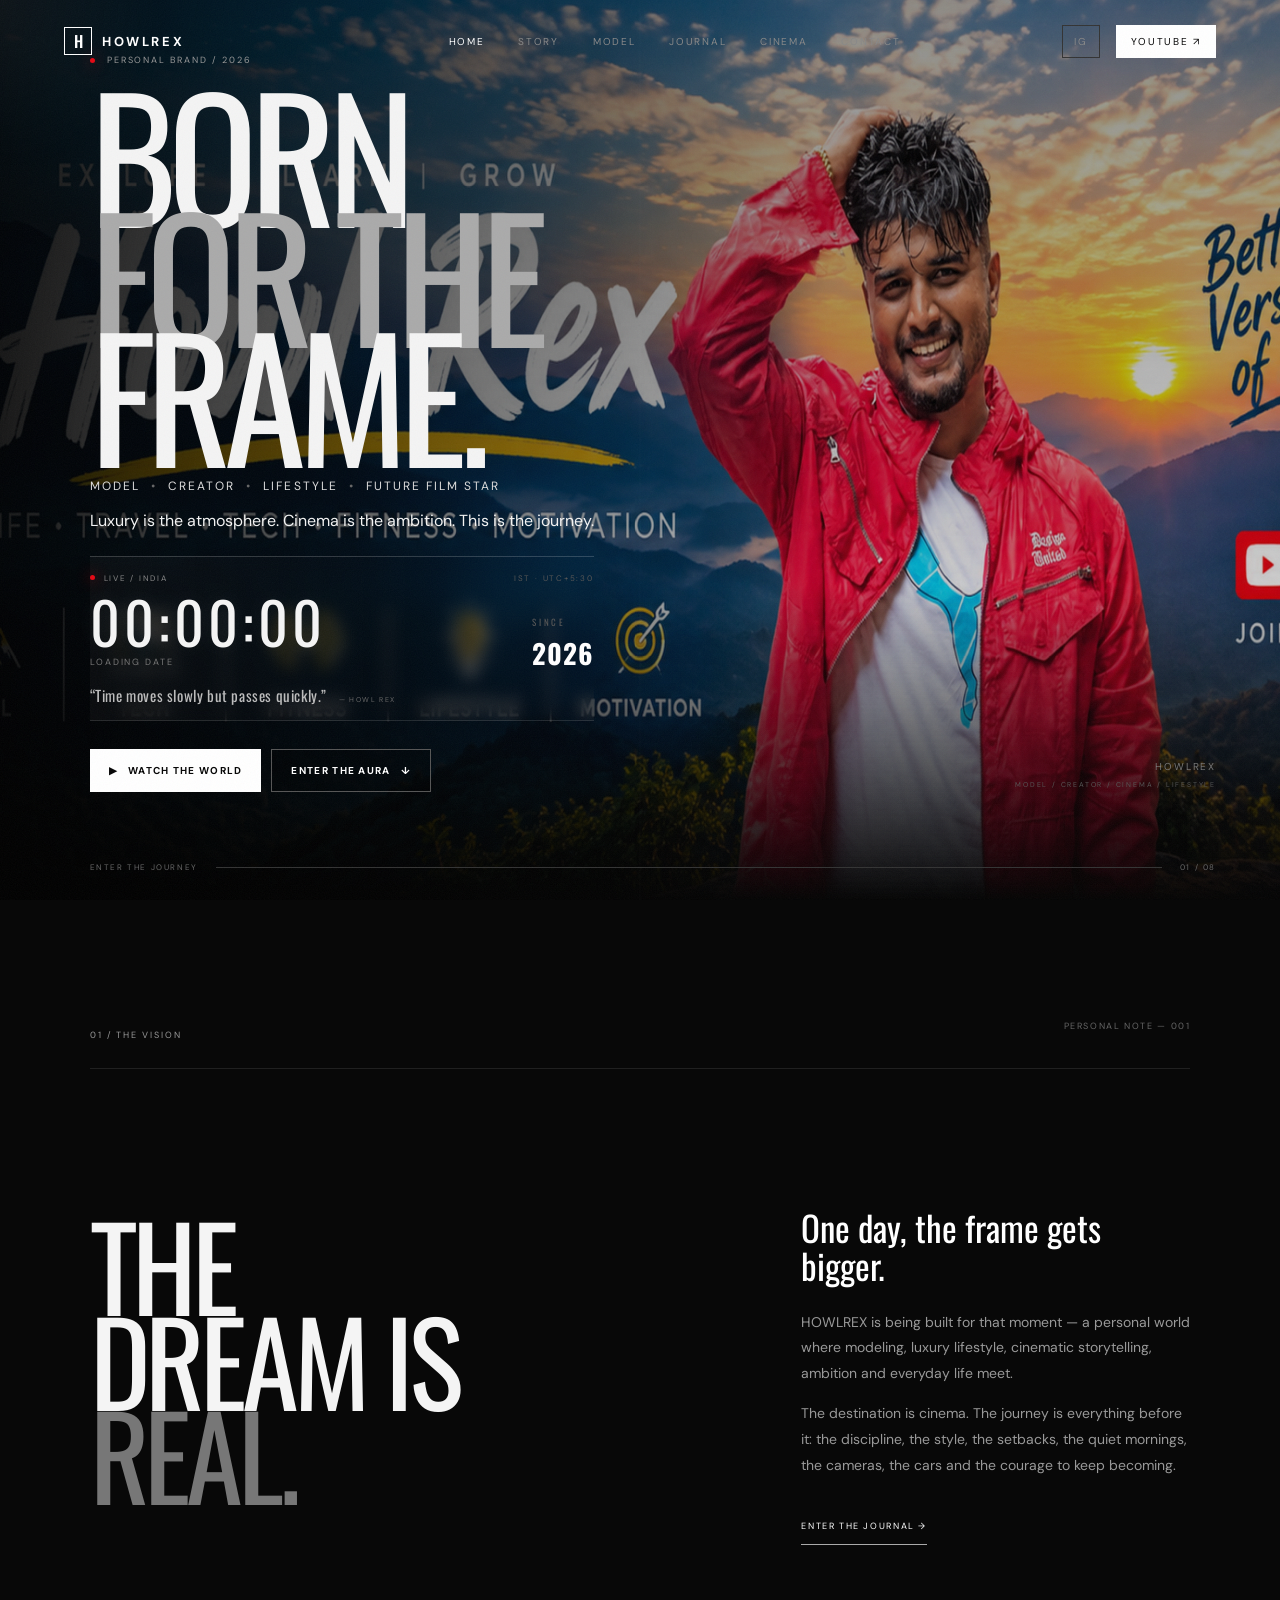
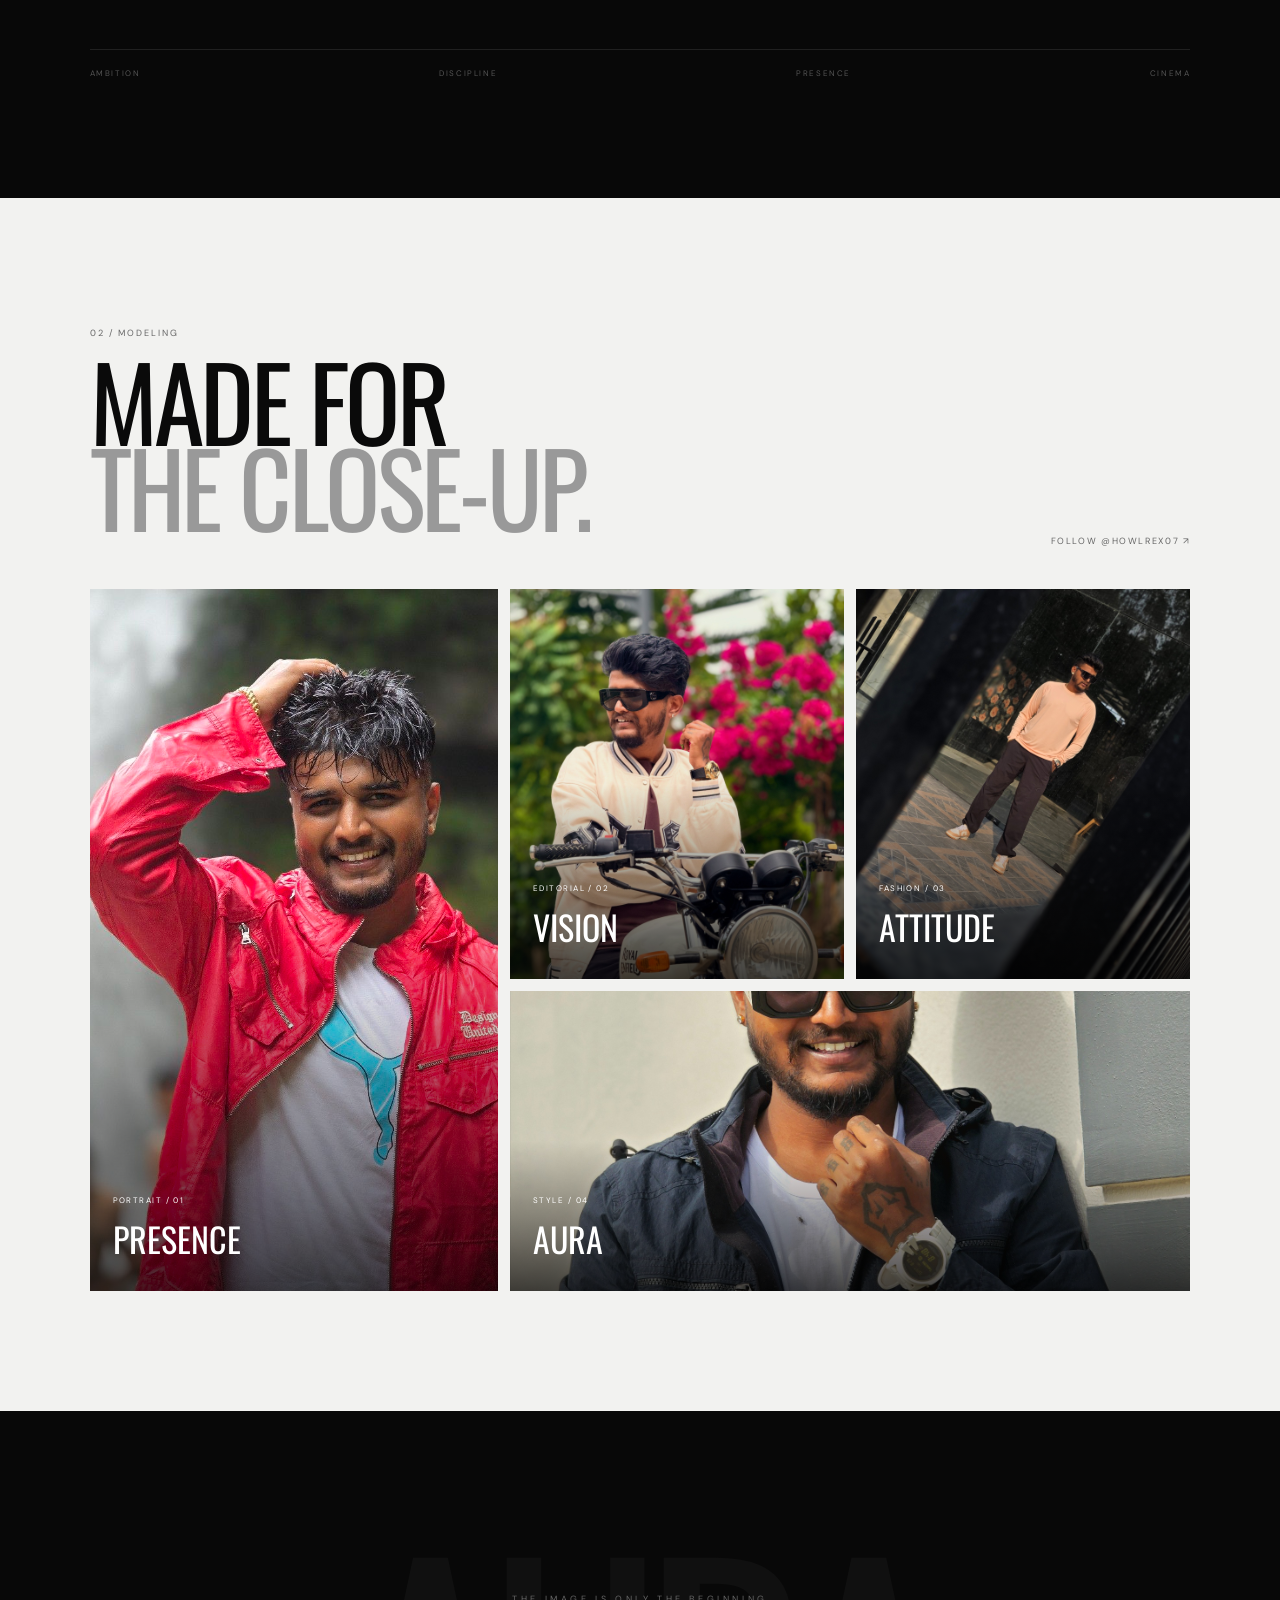
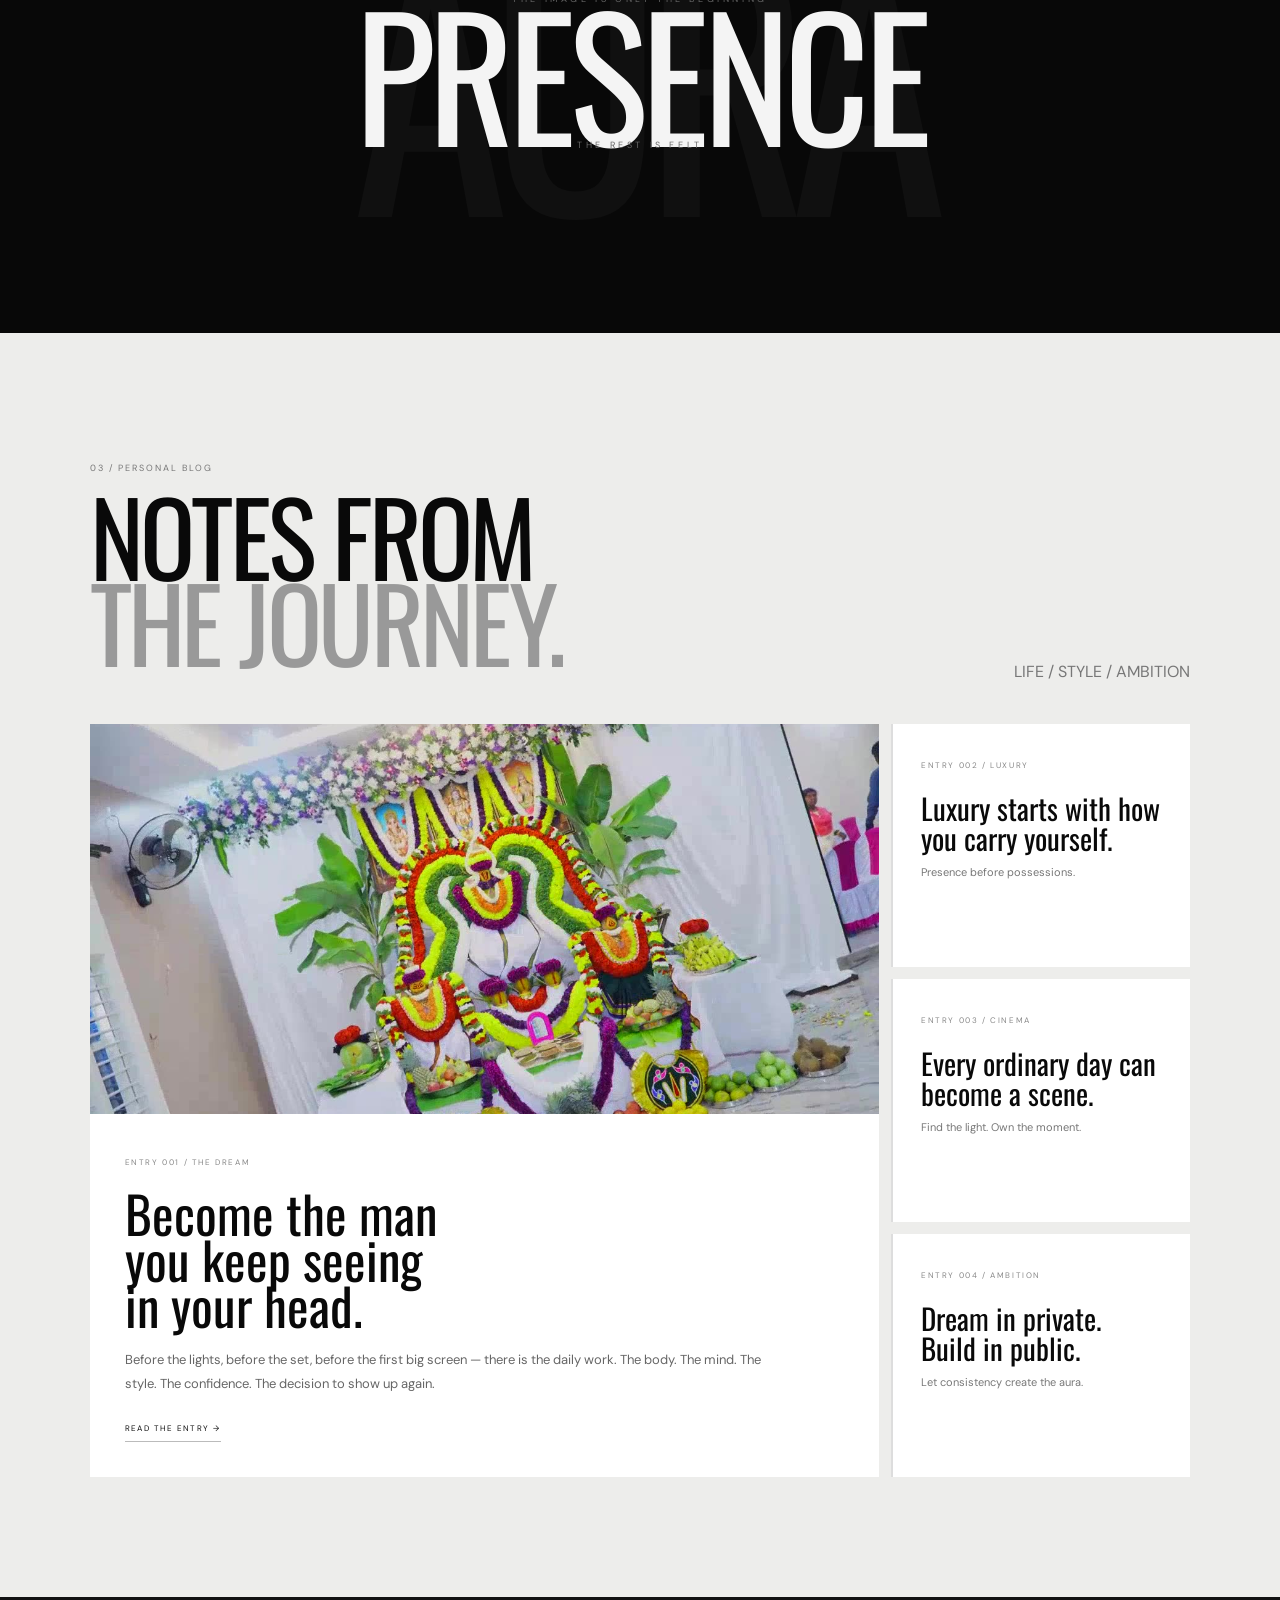
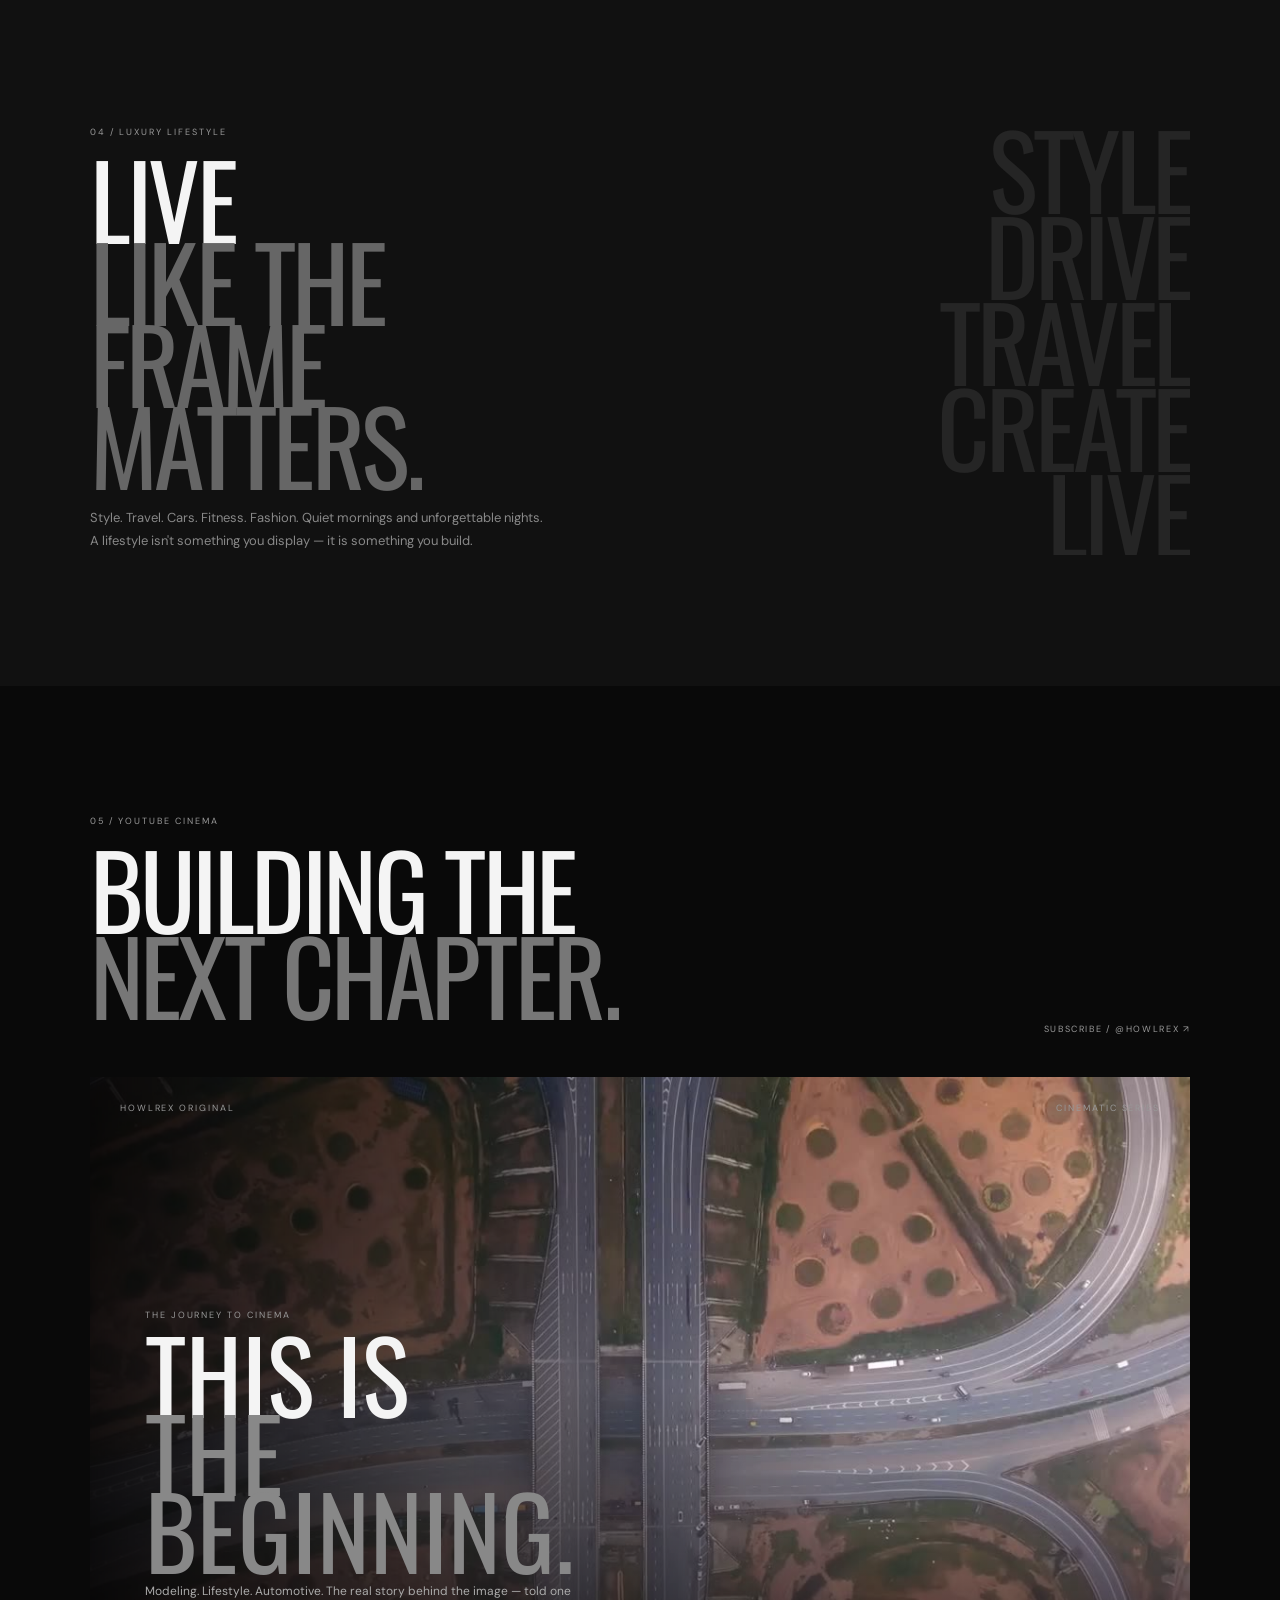
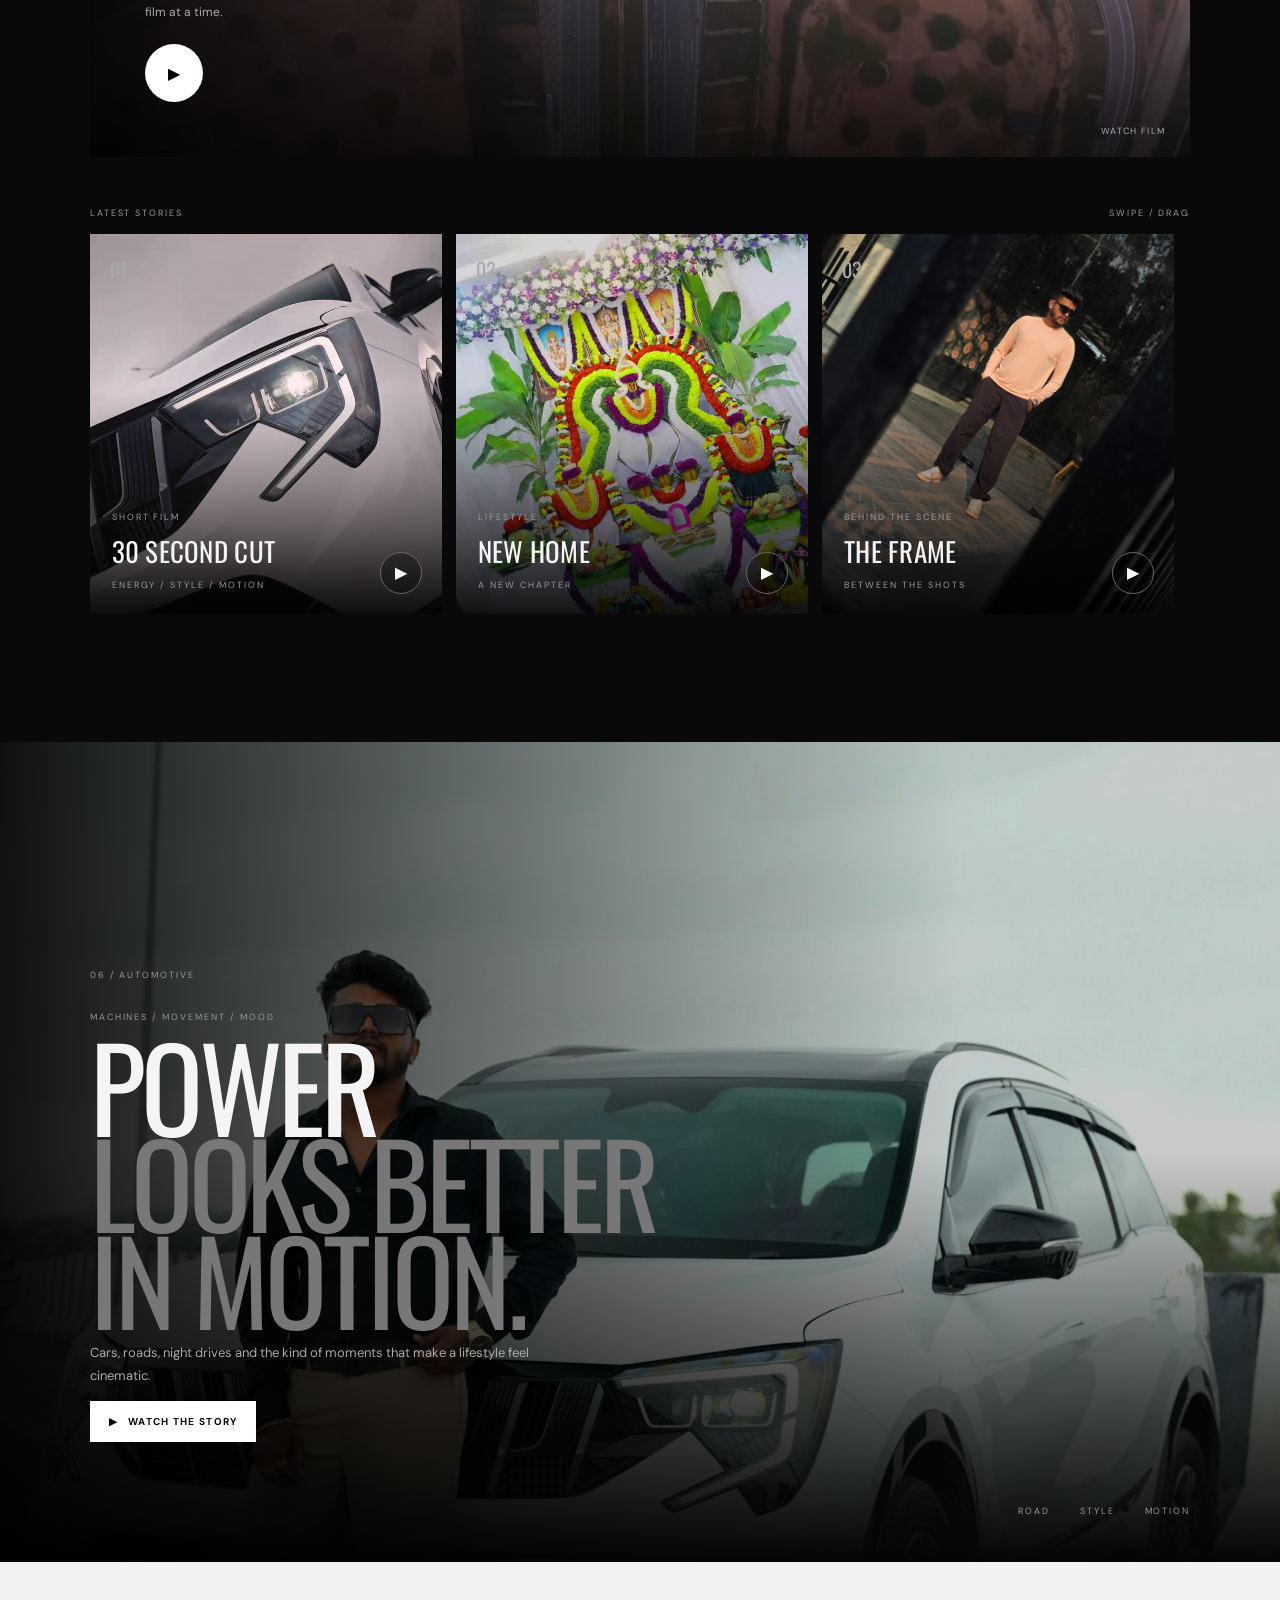
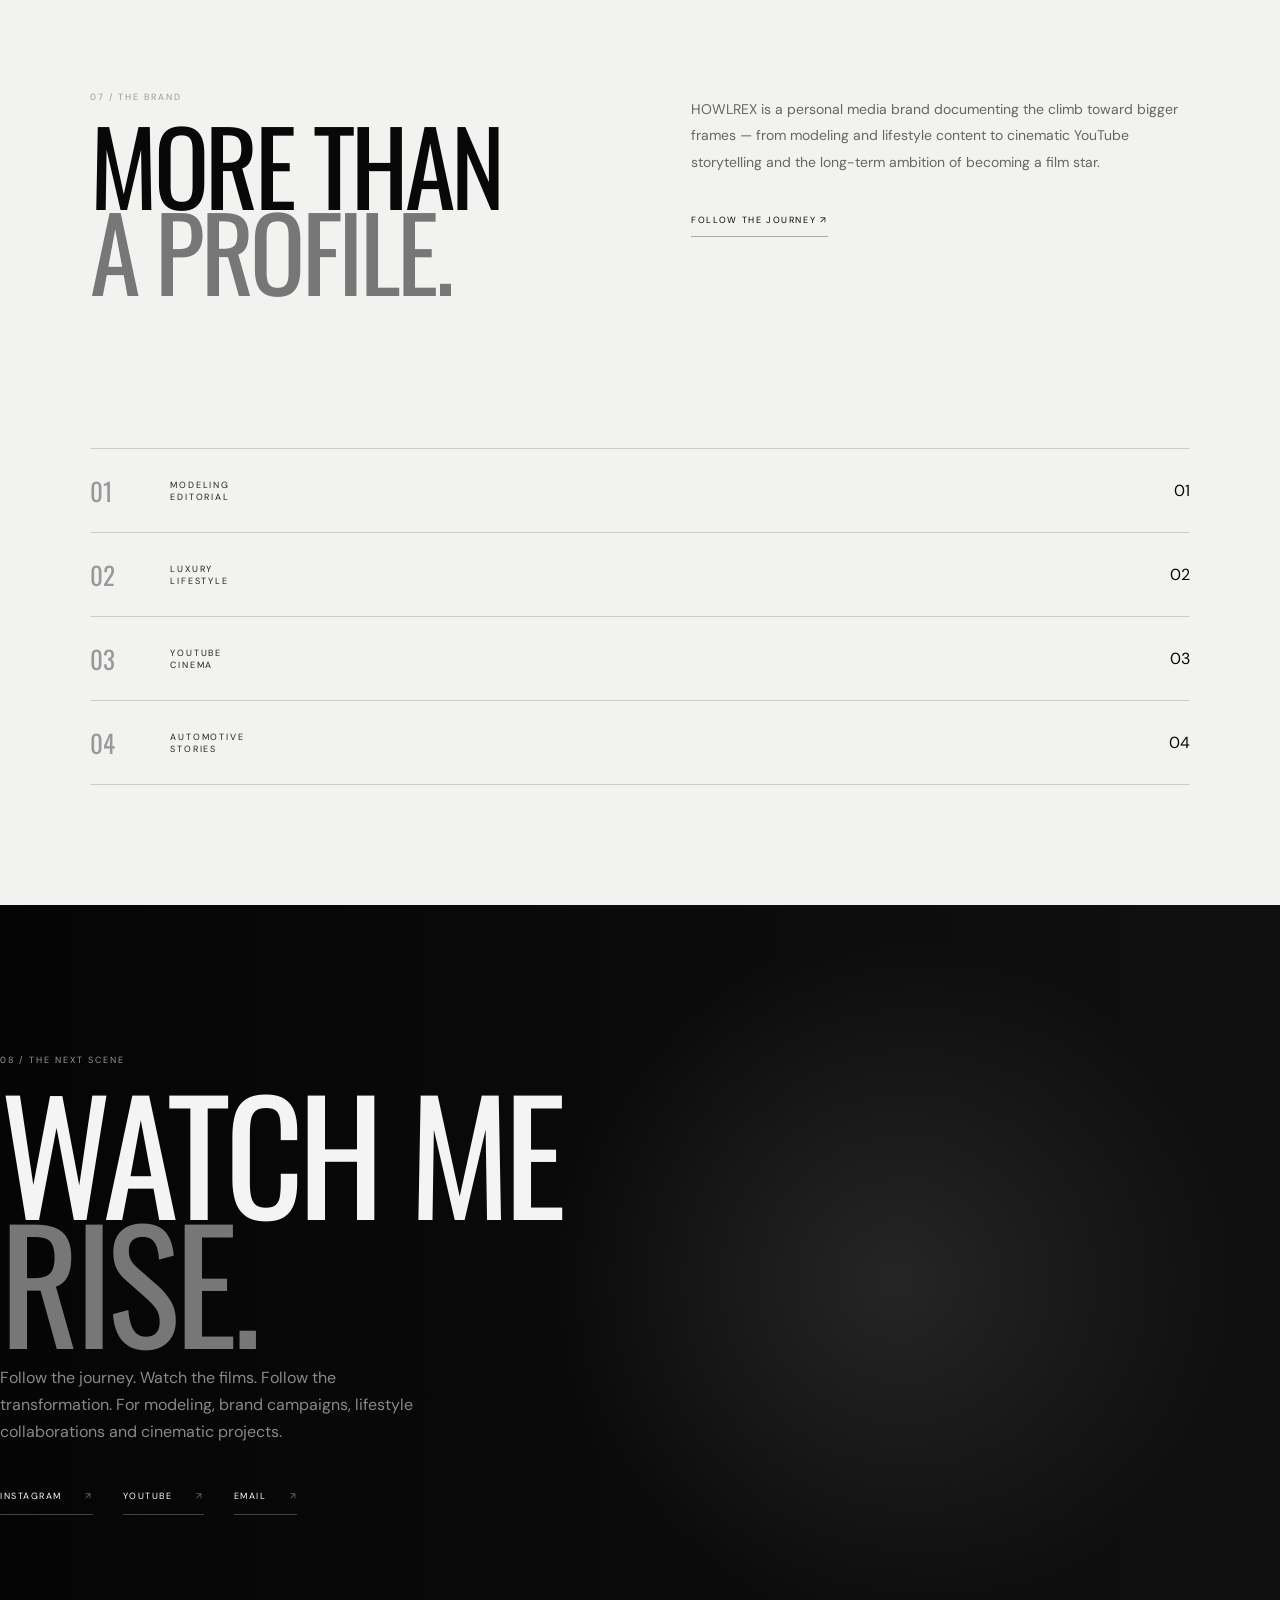
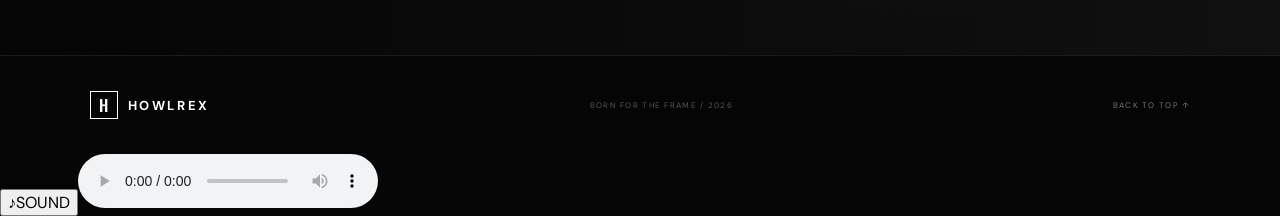
==== commit 891dfa83: "Expose native audio controls for reliable playback diagnostics" ====
--- a/index.html
+++ b/index.html
@@ -70,4 +70,4 @@
 <section class="section about" id="about"><div class="about-heading reveal"><p class="section-kicker">07 / THE BRAND</p><h2>More than<br><em>a profile.</em></h2></div><div class="about-copy reveal"><p>HOWLREX is a personal media brand documenting the climb toward bigger frames — from modeling and lifestyle content to cinematic YouTube storytelling and the long-term ambition of becoming a film star.</p><a class="text-link dark-link" href="https://www.instagram.com/howlrex07?stkn=MTJjazU2d25rc29kZg==" target="_blank" rel="noopener">Follow the journey <span>↗</span></a></div><div class="about-list reveal"><div><b>01</b><span>MODELING<br>EDITORIAL</span><em>01</em></div><div><b>02</b><span>LUXURY<br>LIFESTYLE</span><em>02</em></div><div><b>03</b><span>YOUTUBE<br>CINEMA</span><em>03</em></div><div><b>04</b><span>AUTOMOTIVE<br>STORIES</span><em>04</em></div></div></section>
 <section class="contact" id="contact"><div class="contact-bg"></div><div class="contact-content reveal"><p class="section-kicker">08 / THE NEXT SCENE</p><h2>WATCH ME<br><em>RISE.</em></h2><p>Follow the journey. Watch the films. Follow the transformation. For modeling, brand campaigns, lifestyle collaborations and cinematic projects.</p><div class="contact-actions"><a href="https://www.instagram.com/howlrex07?stkn=MTJjazU2d25rc29kZg==" target="_blank" rel="noopener">Instagram <span>↗</span></a><a href="https://www.youtube.com/@HowlRex" target="_blank" rel="noopener">YouTube <span>↗</span></a><a href="mailto:hello@howlrex.com">Email <span>↗</span></a></div></div></section>
 </main><footer><a class="brand" href="#home"><span class="brand-mark">H</span><span>HOWLREX</span></a><span>BORN FOR THE FRAME / 2026</span><a href="#home">BACK TO TOP ↑</a></footer>
-<div class="video-modal" aria-hidden="true"><div class="video-backdrop"></div><div class="video-dialog"><button class="video-close" aria-label="Close video">×</button><video id="player" controls playsinline preload="metadata"></video><div class="player-bar"><span id="playerTitle">HOWLREX</span><span>ESC TO CLOSE</span></div></div></div><div class="audio-control" aria-label="Background music controls"><button id="musicToggle" type="button" aria-label="Start background music" aria-pressed="false"><span class="music-icon">♪</span><span class="music-label">SOUND</span></button><audio id="backgroundMusic" loop preload="auto" playsinline><source src="assets/audio/howlrex-background.m4a?v=20261003" type="audio/mp4"></audio></div><script src="script.js"></script></body></html>+<div class="video-modal" aria-hidden="true"><div class="video-backdrop"></div><div class="video-dialog"><button class="video-close" aria-label="Close video">×</button><video id="player" controls playsinline preload="metadata"></video><div class="player-bar"><span id="playerTitle">HOWLREX</span><span>ESC TO CLOSE</span></div></div></div><div class="audio-control" aria-label="Background music controls"><button id="musicToggle" type="button" aria-label="Start background music" aria-pressed="false"><span class="music-icon">♪</span><span class="music-label">SOUND</span></button><audio id="backgroundMusic" controls loop preload="auto" playsinline crossorigin="anonymous"><source src="assets/audio/howlrex-background.m4a?v=20261003" type="audio/mp4"></audio></div><script src="script.js"></script></body></html>
--- a/styles.css
+++ b/styles.css
@@ -17,3 +17,6 @@
 .hero-time cite{font:400 7px DM Sans,sans-serif;letter-spacing:.2em;color:#666;margin-left:8px;font-style:normal;text-transform:uppercase}
 @keyframes livePulse{0%,100%{opacity:1;transform:scale(1)}50%{opacity:.4;transform:scale(.72)}}
 @media(max-width:560px){.hero-time{margin-top:19px;padding:13px 0}.hero-time .time-zone{display:none}.live-clock{font-size:42px}.live-date{font-size:7px;letter-spacing:.15em;padding-right:65px}.since-year{top:49px}.since-year strong{font-size:23px}.hero-time blockquote{font-size:13px;max-width:310px}.hero-time cite{display:block;margin:7px 0 0}}
+
+/* SAFETY RENDER FALLBACK: content must remain visible even if enhancement JS fails */
+.reveal{opacity:1;transform:none}
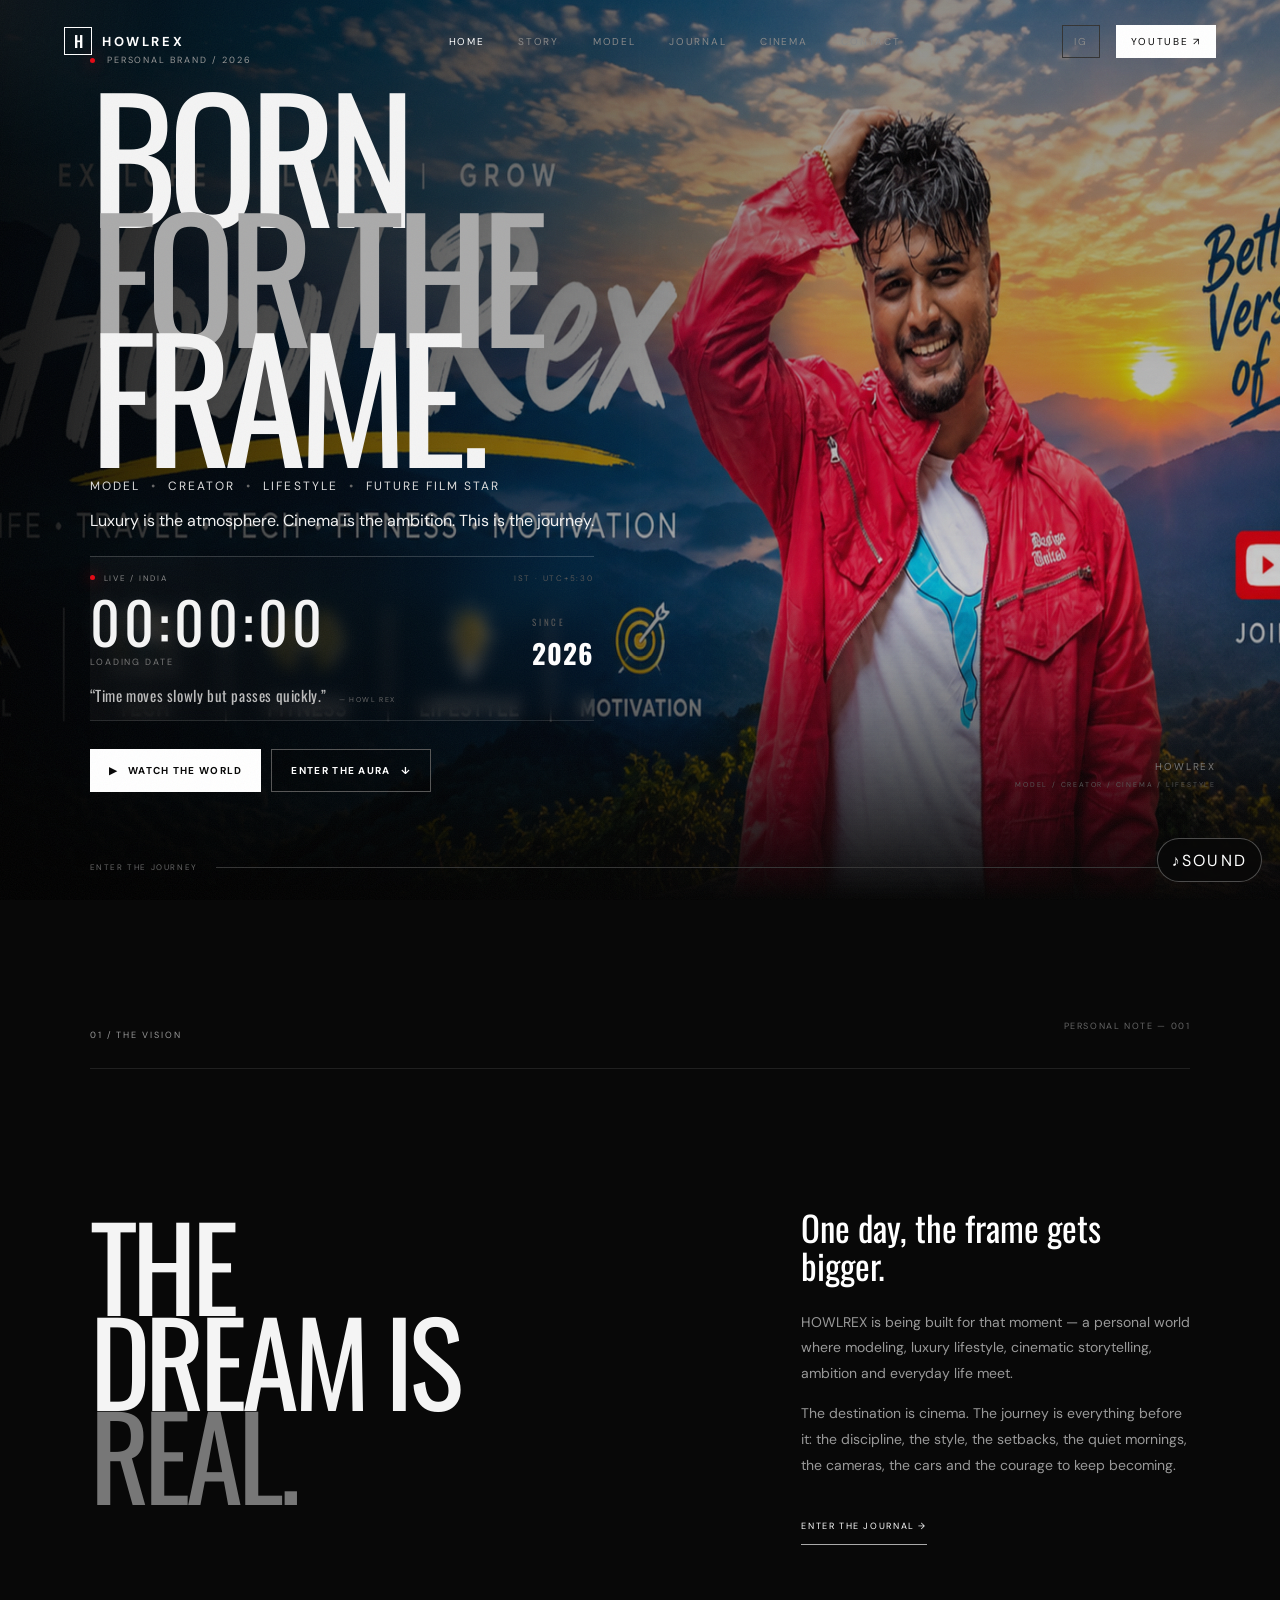
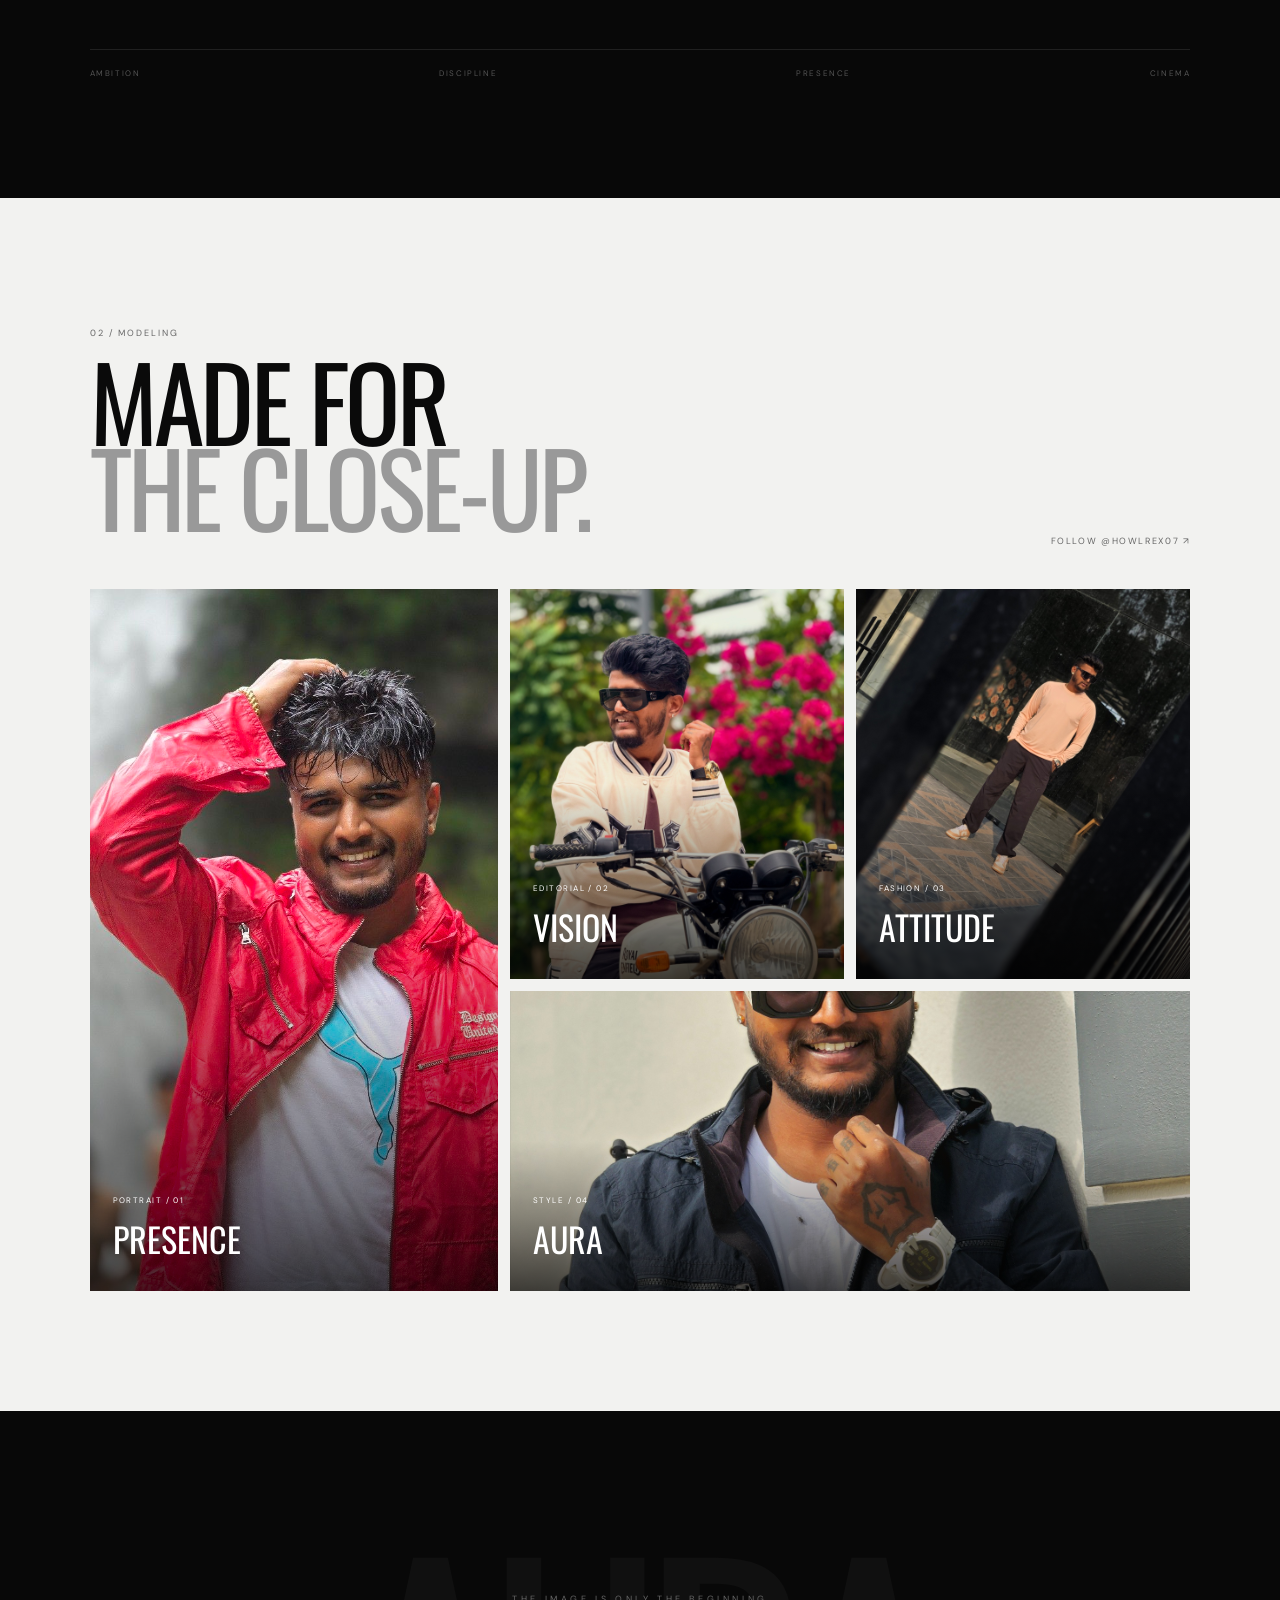
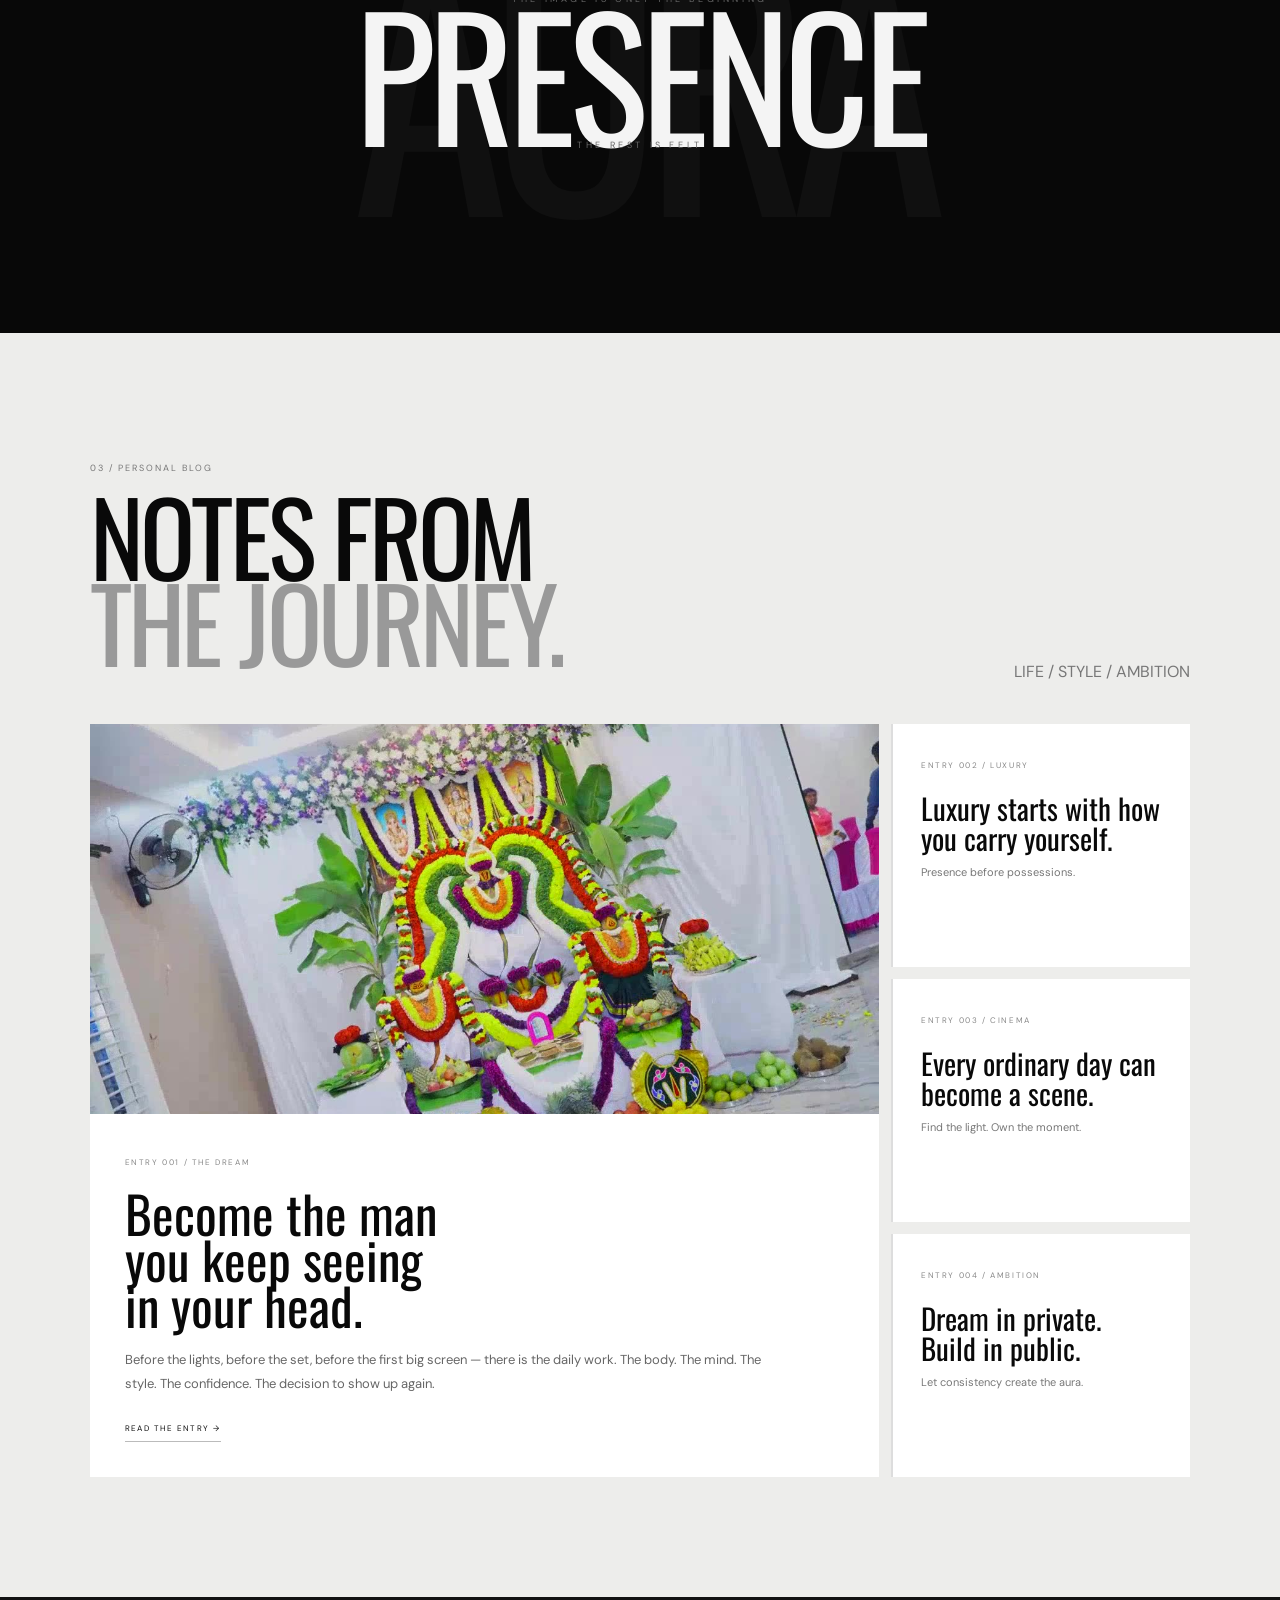
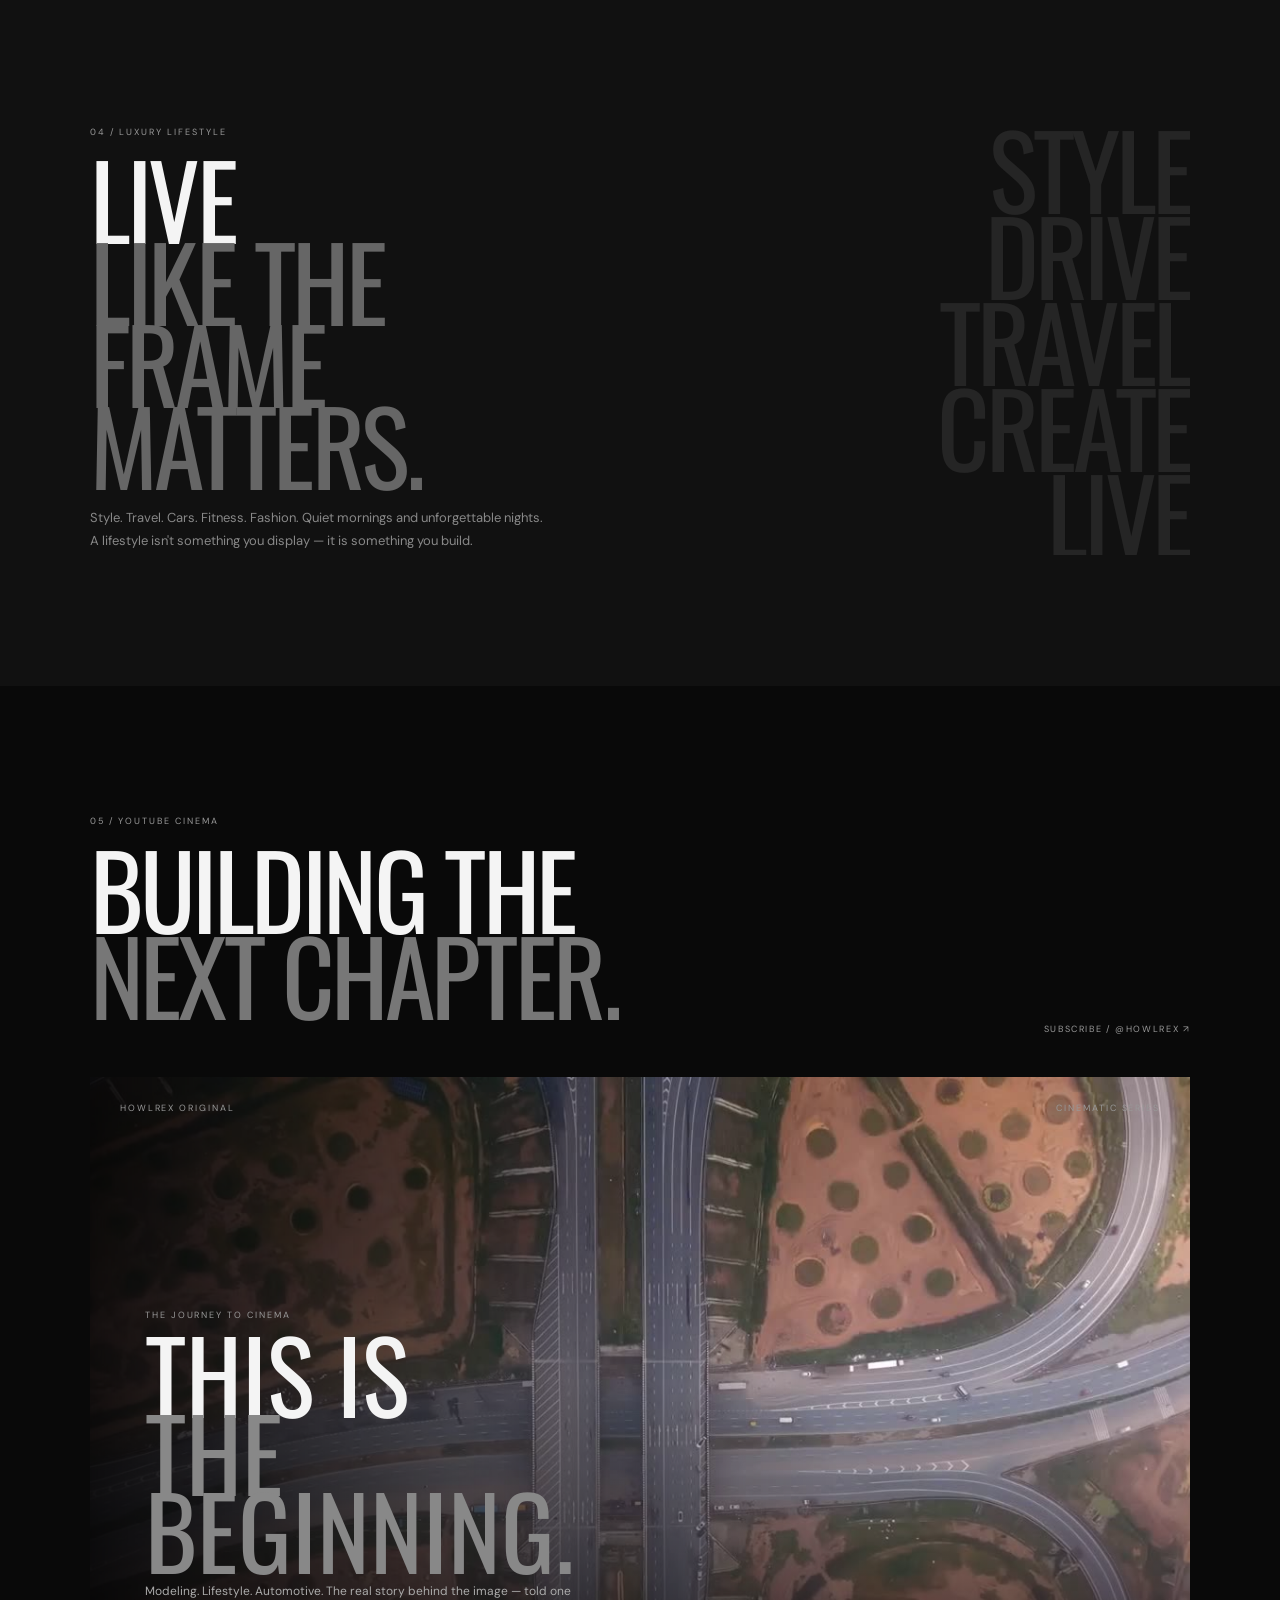
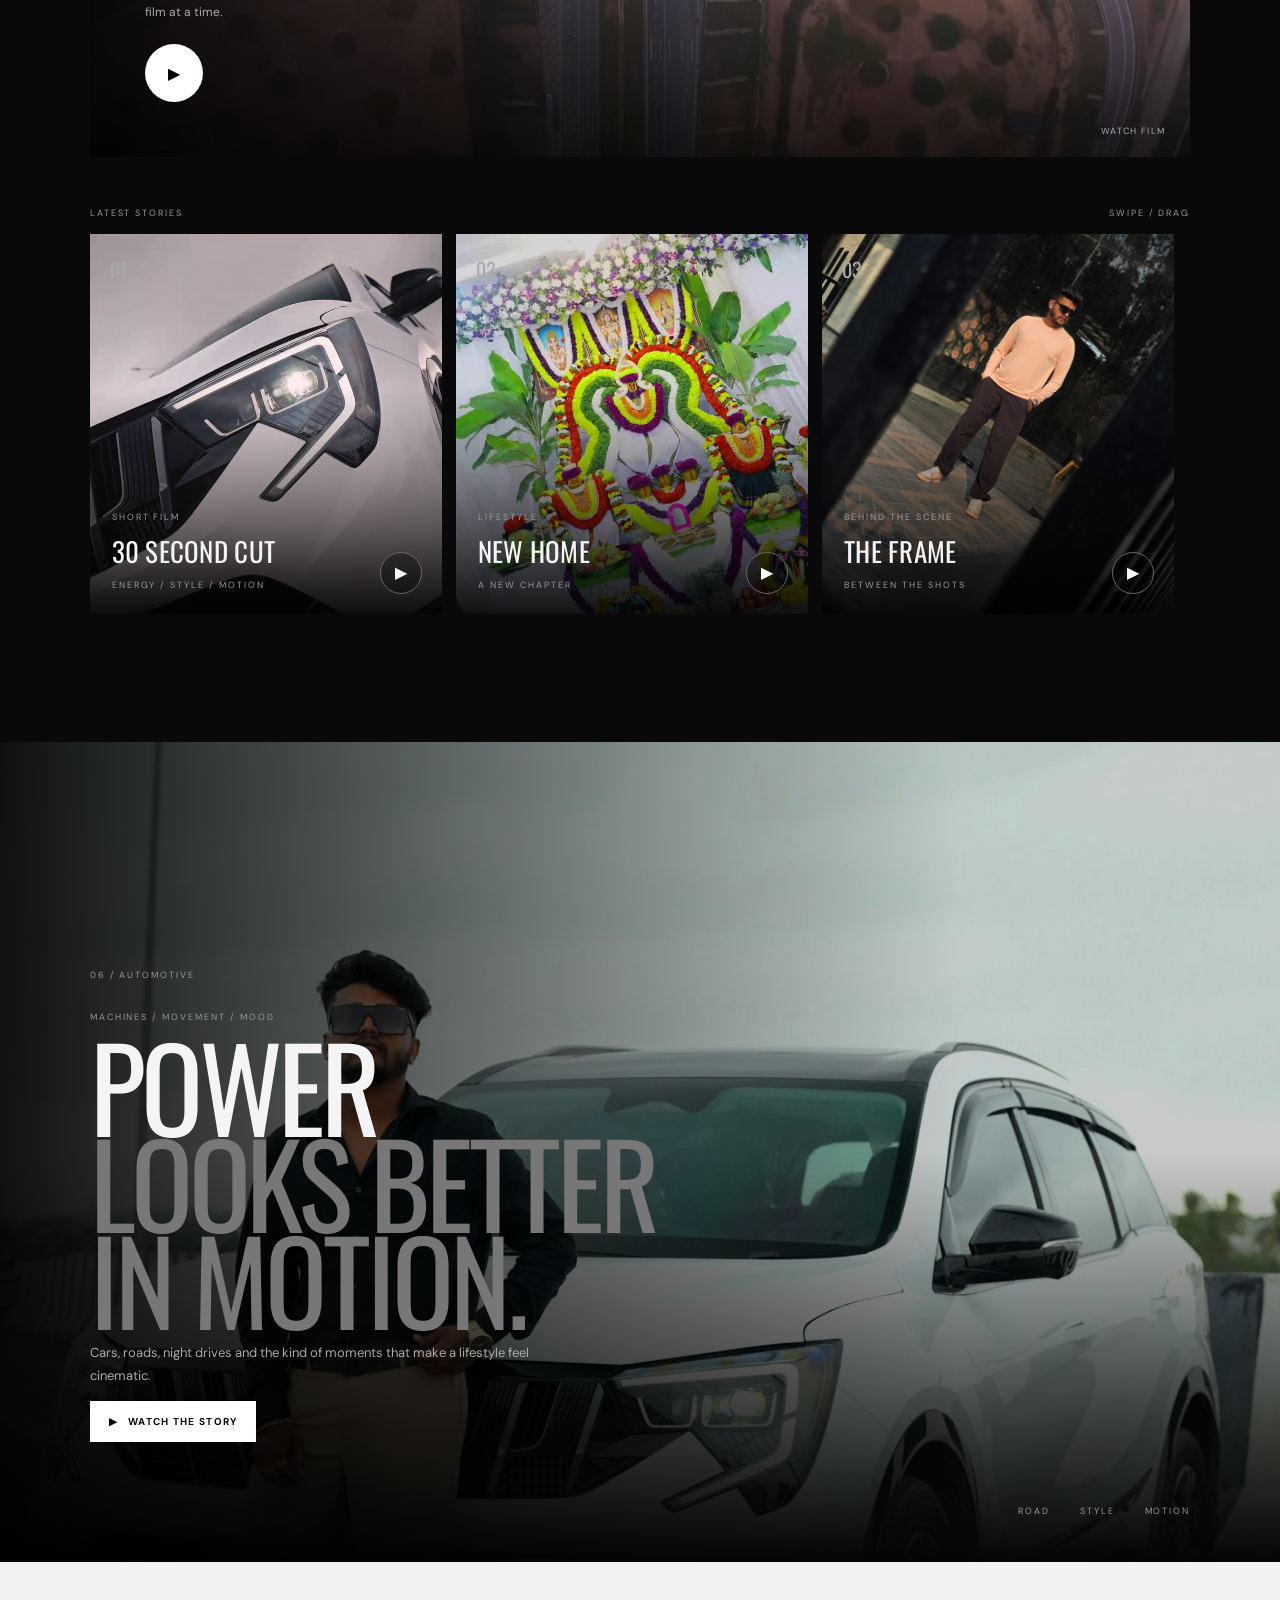
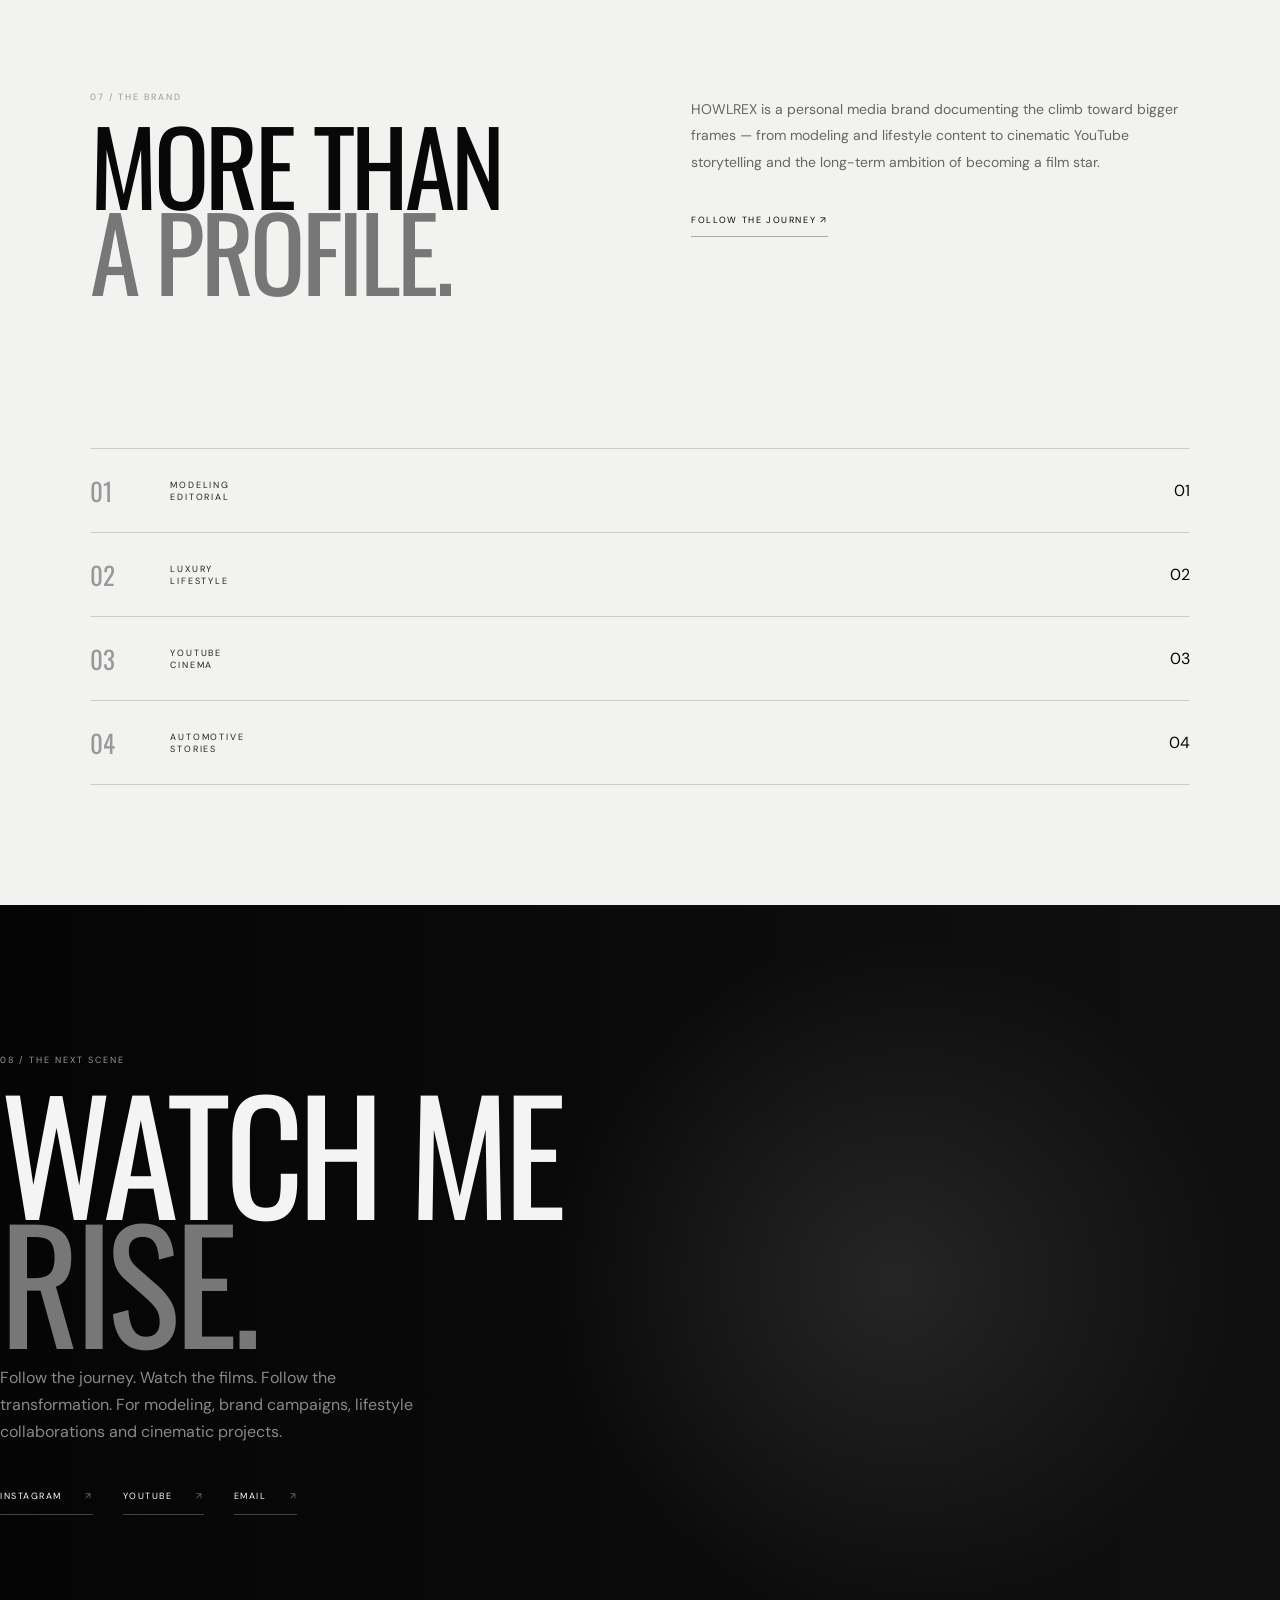
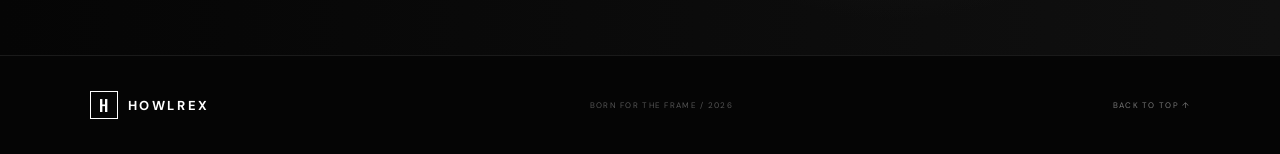
==== commit 49e6285e: "Simplify background audio markup for reliable mobile playback" ====
--- a/index.html
+++ b/index.html
@@ -70,4 +70,4 @@
 <section class="section about" id="about"><div class="about-heading reveal"><p class="section-kicker">07 / THE BRAND</p><h2>More than<br><em>a profile.</em></h2></div><div class="about-copy reveal"><p>HOWLREX is a personal media brand documenting the climb toward bigger frames — from modeling and lifestyle content to cinematic YouTube storytelling and the long-term ambition of becoming a film star.</p><a class="text-link dark-link" href="https://www.instagram.com/howlrex07?stkn=MTJjazU2d25rc29kZg==" target="_blank" rel="noopener">Follow the journey <span>↗</span></a></div><div class="about-list reveal"><div><b>01</b><span>MODELING<br>EDITORIAL</span><em>01</em></div><div><b>02</b><span>LUXURY<br>LIFESTYLE</span><em>02</em></div><div><b>03</b><span>YOUTUBE<br>CINEMA</span><em>03</em></div><div><b>04</b><span>AUTOMOTIVE<br>STORIES</span><em>04</em></div></div></section>
 <section class="contact" id="contact"><div class="contact-bg"></div><div class="contact-content reveal"><p class="section-kicker">08 / THE NEXT SCENE</p><h2>WATCH ME<br><em>RISE.</em></h2><p>Follow the journey. Watch the films. Follow the transformation. For modeling, brand campaigns, lifestyle collaborations and cinematic projects.</p><div class="contact-actions"><a href="https://www.instagram.com/howlrex07?stkn=MTJjazU2d25rc29kZg==" target="_blank" rel="noopener">Instagram <span>↗</span></a><a href="https://www.youtube.com/@HowlRex" target="_blank" rel="noopener">YouTube <span>↗</span></a><a href="mailto:hello@howlrex.com">Email <span>↗</span></a></div></div></section>
 </main><footer><a class="brand" href="#home"><span class="brand-mark">H</span><span>HOWLREX</span></a><span>BORN FOR THE FRAME / 2026</span><a href="#home">BACK TO TOP ↑</a></footer>
-<div class="video-modal" aria-hidden="true"><div class="video-backdrop"></div><div class="video-dialog"><button class="video-close" aria-label="Close video">×</button><video id="player" controls playsinline preload="metadata"></video><div class="player-bar"><span id="playerTitle">HOWLREX</span><span>ESC TO CLOSE</span></div></div></div><div class="audio-control" aria-label="Background music controls"><button id="musicToggle" type="button" aria-label="Start background music" aria-pressed="false"><span class="music-icon">♪</span><span class="music-label">SOUND</span></button><audio id="backgroundMusic" controls loop preload="auto" playsinline crossorigin="anonymous"><source src="assets/audio/howlrex-background.m4a?v=20261003" type="audio/mp4"></audio></div><script src="script.js"></script></body></html>+<div class="video-modal" aria-hidden="true"><div class="video-backdrop"></div><div class="video-dialog"><button class="video-close" aria-label="Close video">×</button><video id="player" controls playsinline preload="metadata"></video><div class="player-bar"><span id="playerTitle">HOWLREX</span><span>ESC TO CLOSE</span></div></div></div><div class="audio-control" aria-label="Background music controls"><button id="musicToggle" type="button" aria-label="Start background music" aria-pressed="false"><span class="music-icon">♪</span><span class="music-label">SOUND</span></button><audio id="backgroundMusic" controls loop preload="metadata" playsinline><source src="assets/audio/howlrex-background.m4a?v=20261003" type="audio/mp4"></audio></div><script src="script.js"></script></body></html>
--- a/styles.css
+++ b/styles.css
@@ -20,3 +20,12 @@
 
 /* SAFETY RENDER FALLBACK: content must remain visible even if enhancement JS fails */
 .reveal{opacity:1;transform:none}
+
+/* Mobile audio control: always reachable and touch-friendly */
+.audio-control{position:fixed;right:18px;bottom:18px;z-index:1000;display:flex;align-items:center;gap:8px}
+.audio-control button{min-width:78px;min-height:44px;padding:10px 14px;border:1px solid rgba(255,255,255,.28);border-radius:999px;background:rgba(8,8,8,.78);color:#fff;backdrop-filter:blur(12px);-webkit-backdrop-filter:blur(12px);font:600 11px/1 inherit;letter-spacing:.14em;cursor:pointer;touch-action:manipulation}
+.audio-control audio{display:none}
+@media (max-width:600px){
+  .audio-control{right:14px;bottom:max(14px,env(safe-area-inset-bottom));}
+  .audio-control button{min-width:92px;min-height:46px;font-size:11px;}
+}
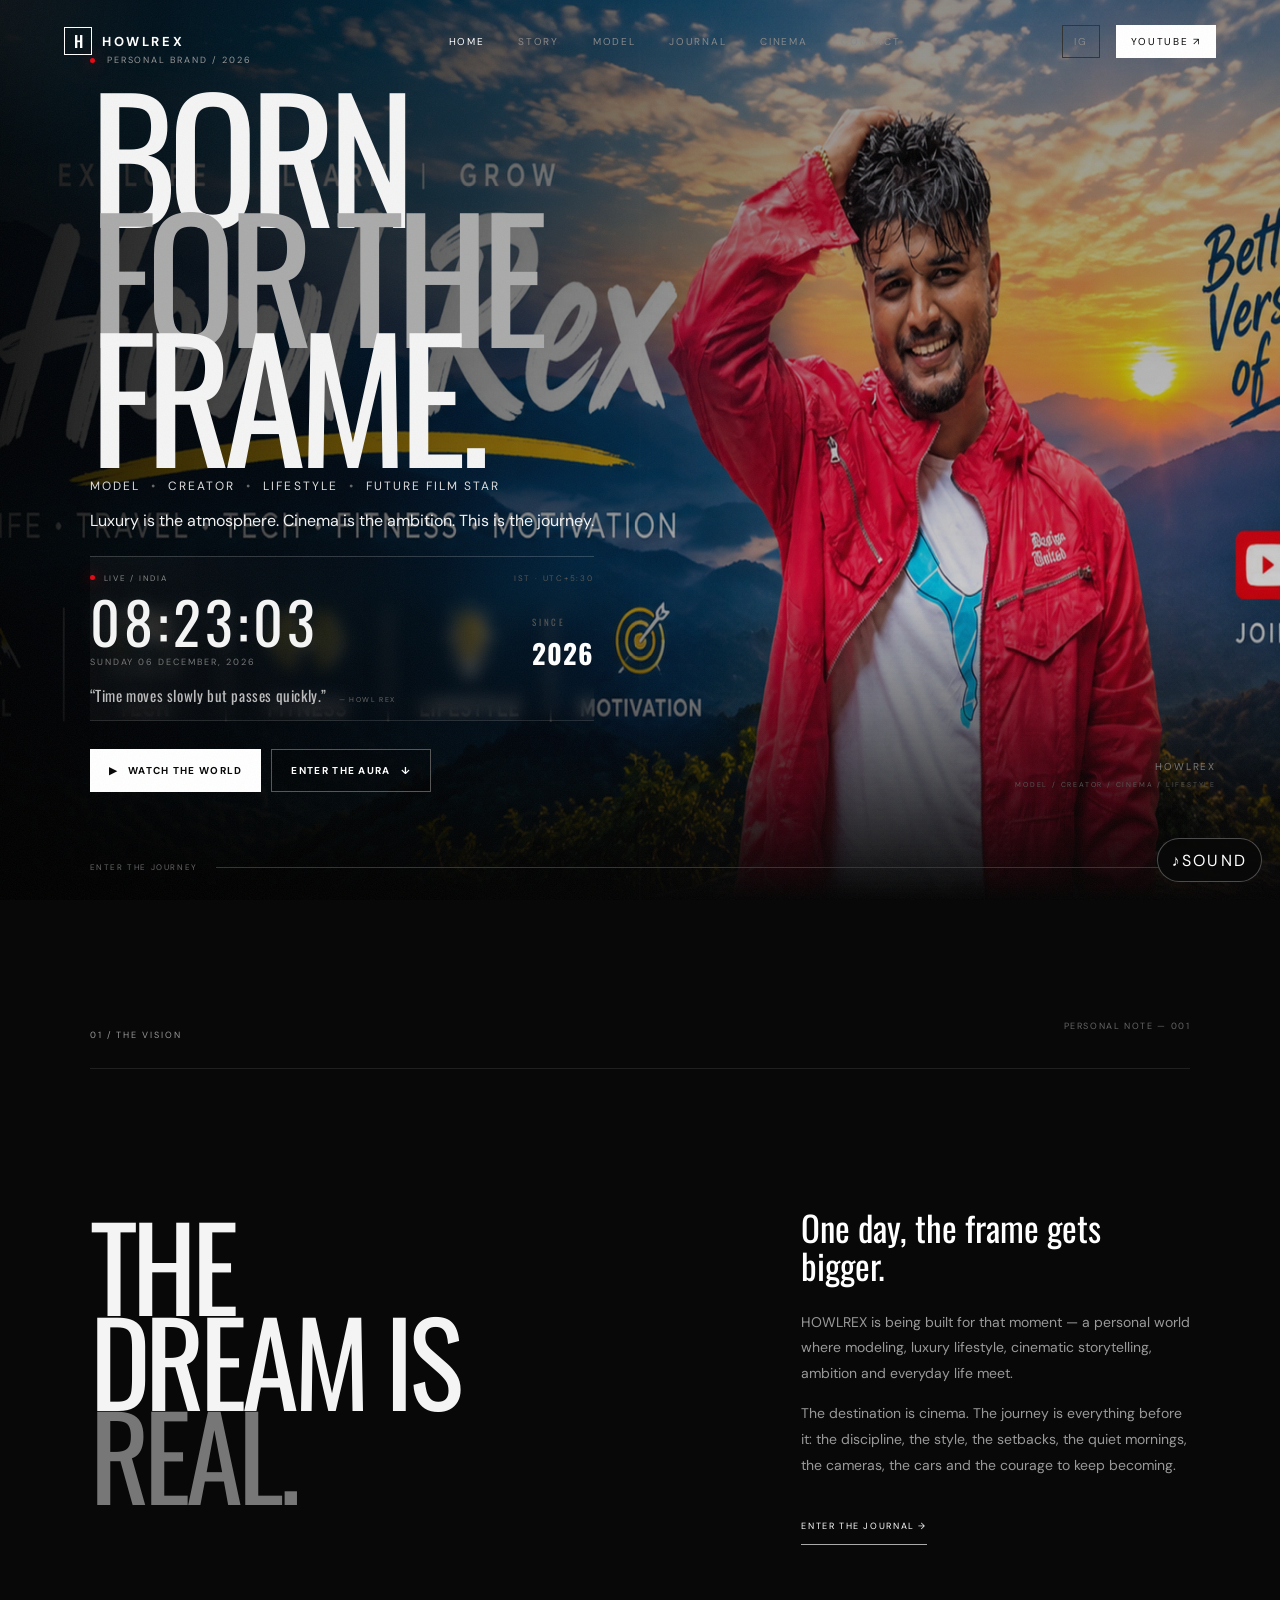
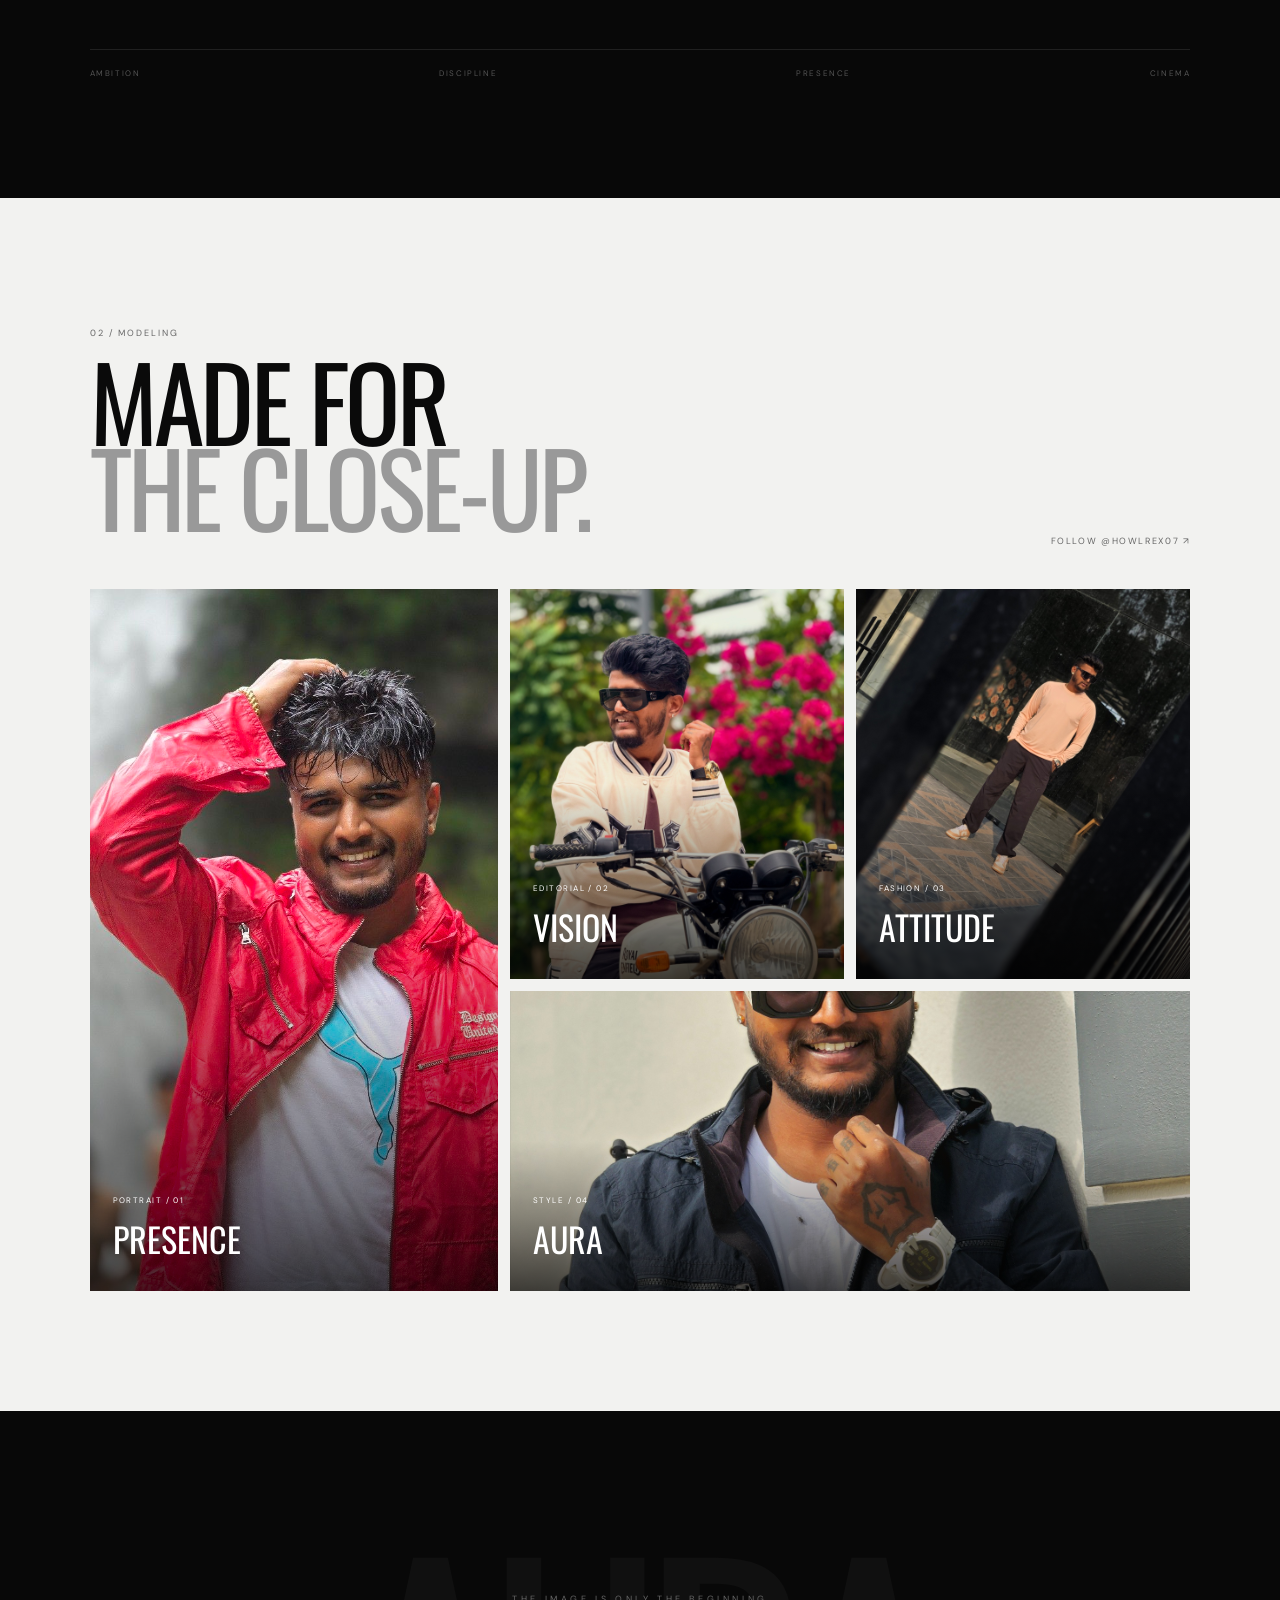
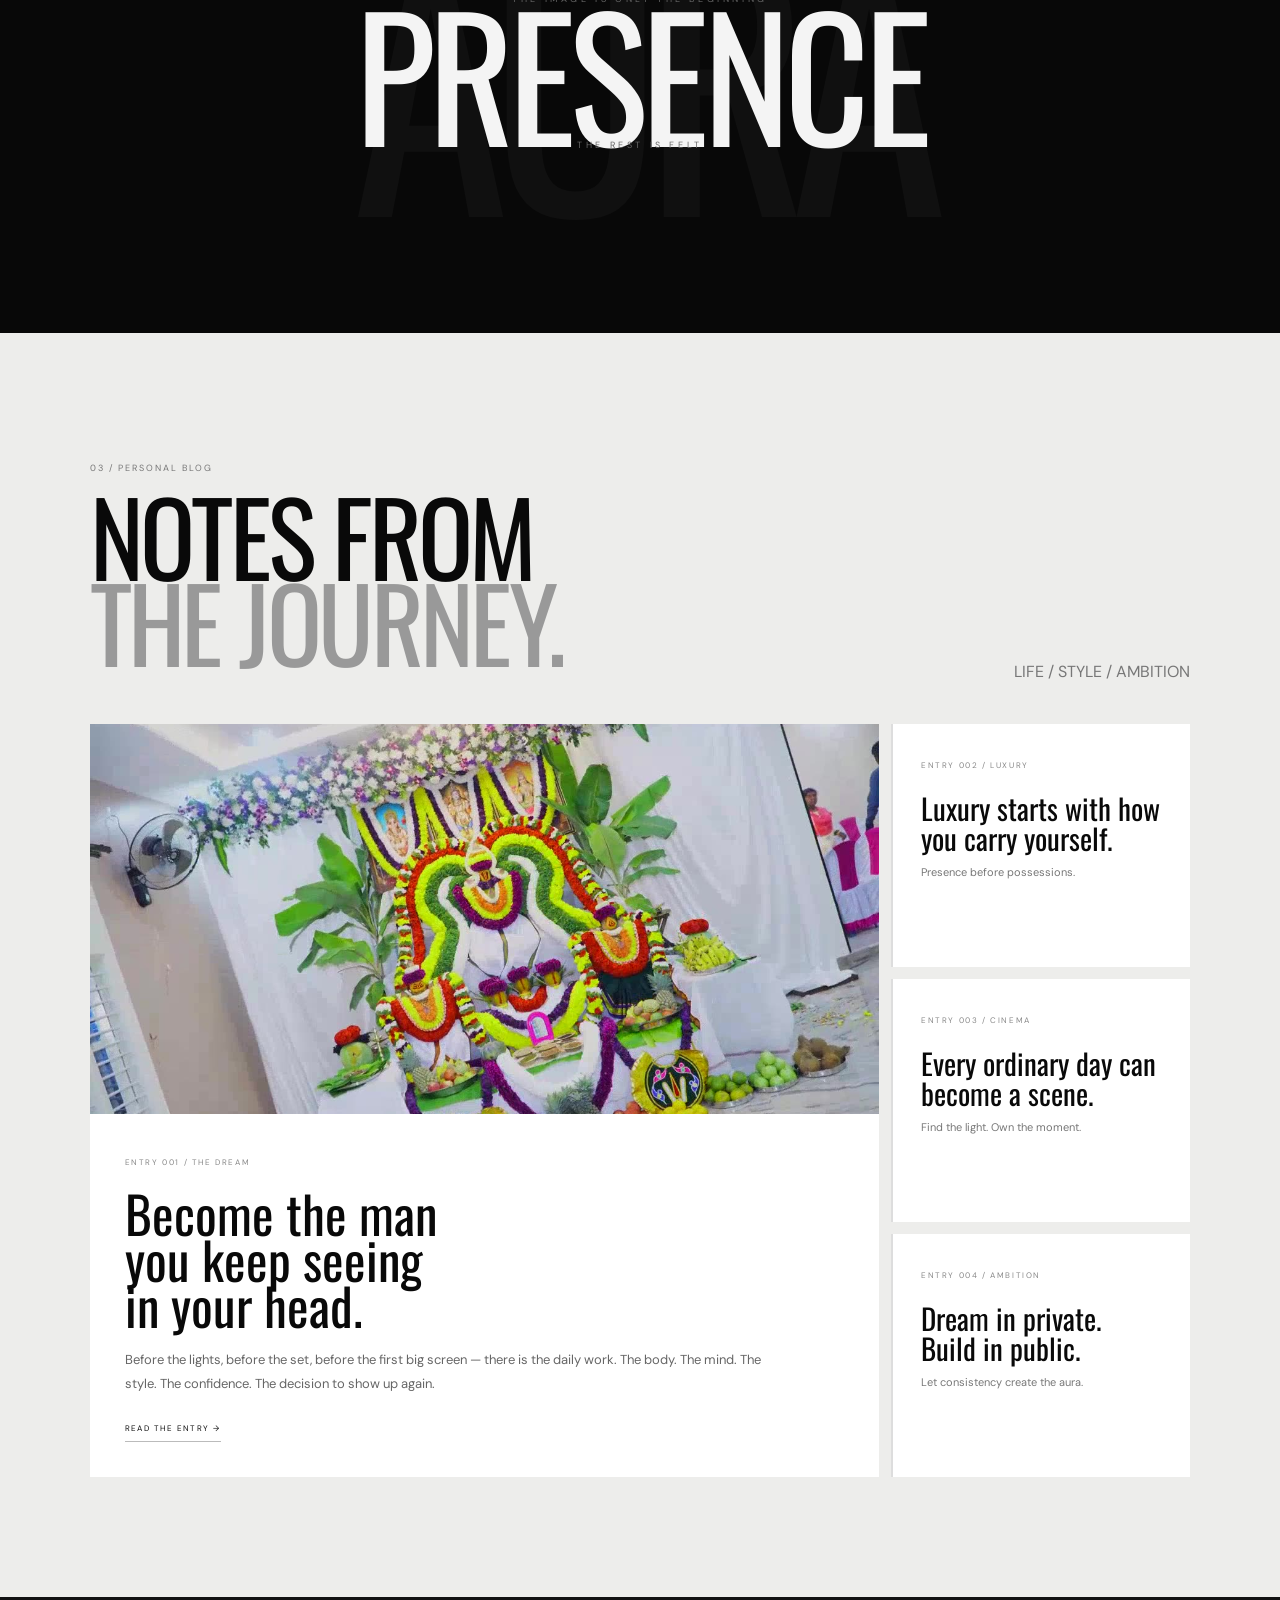
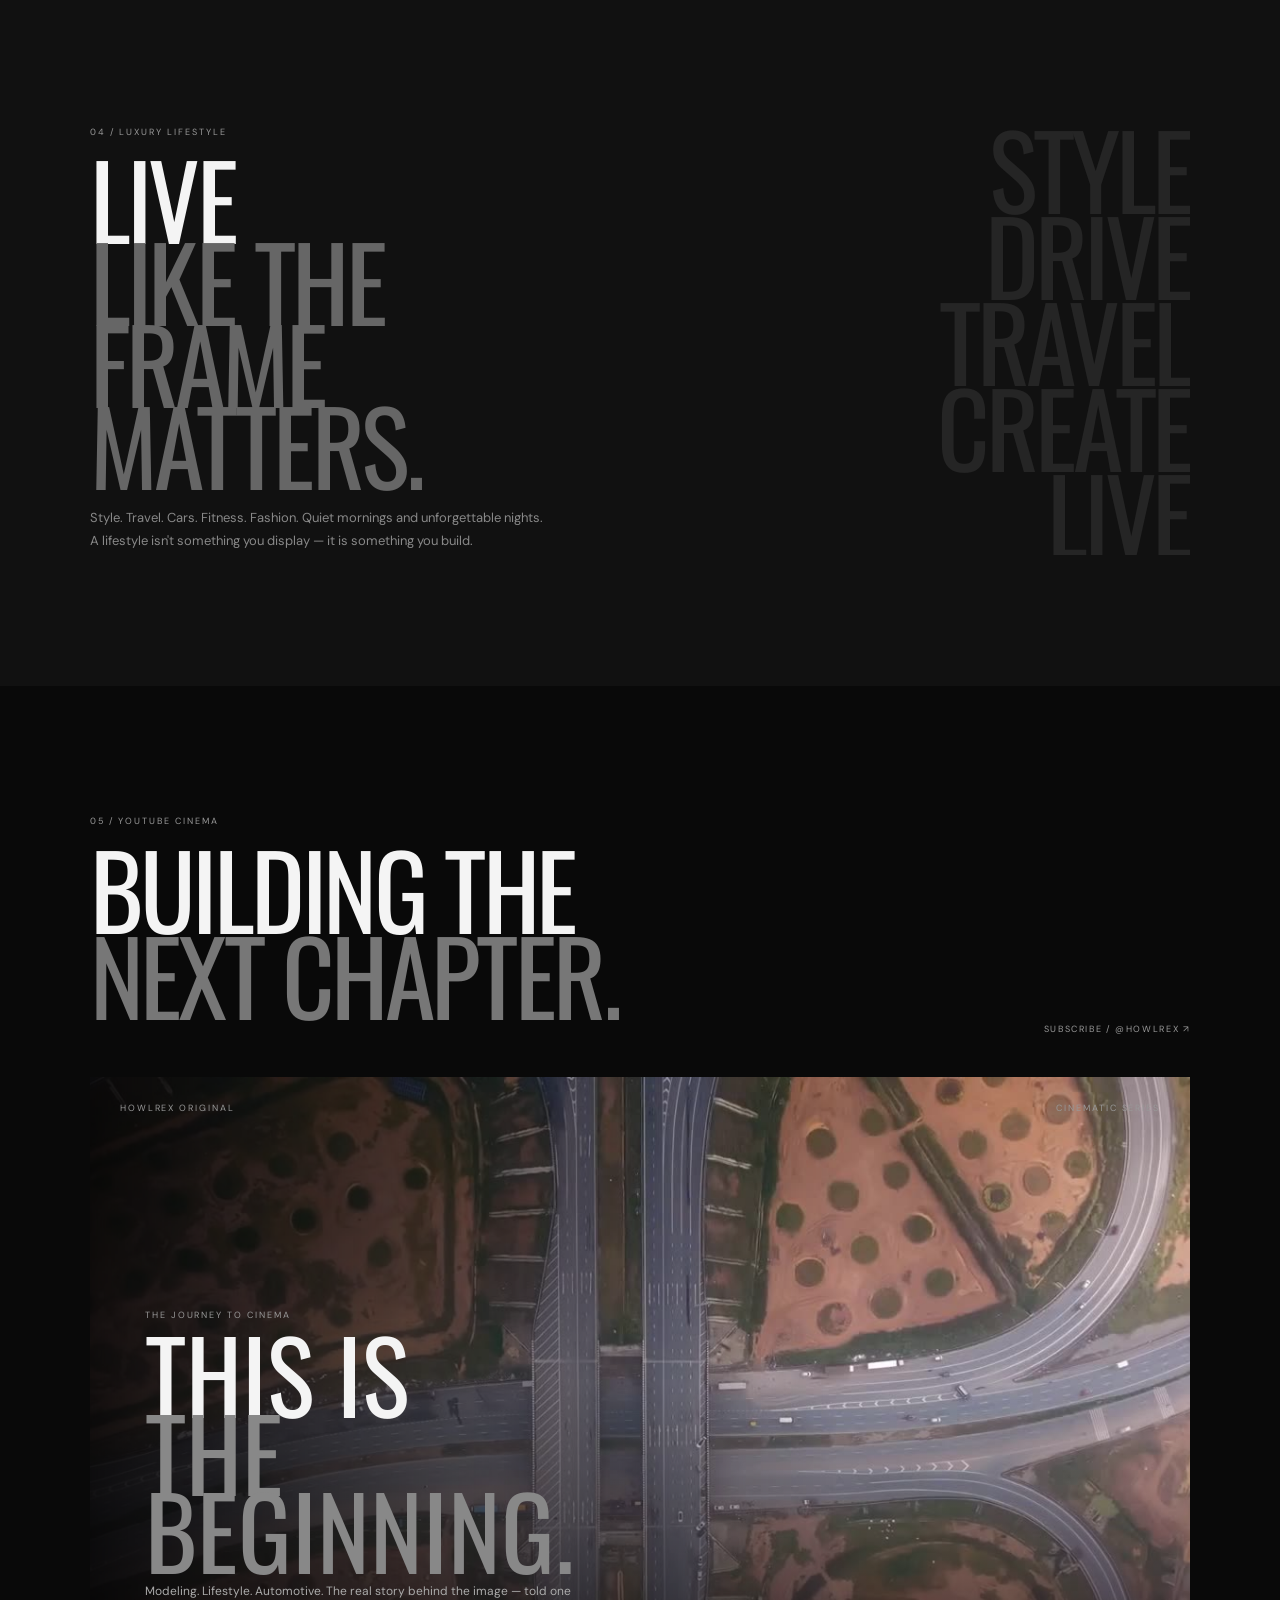
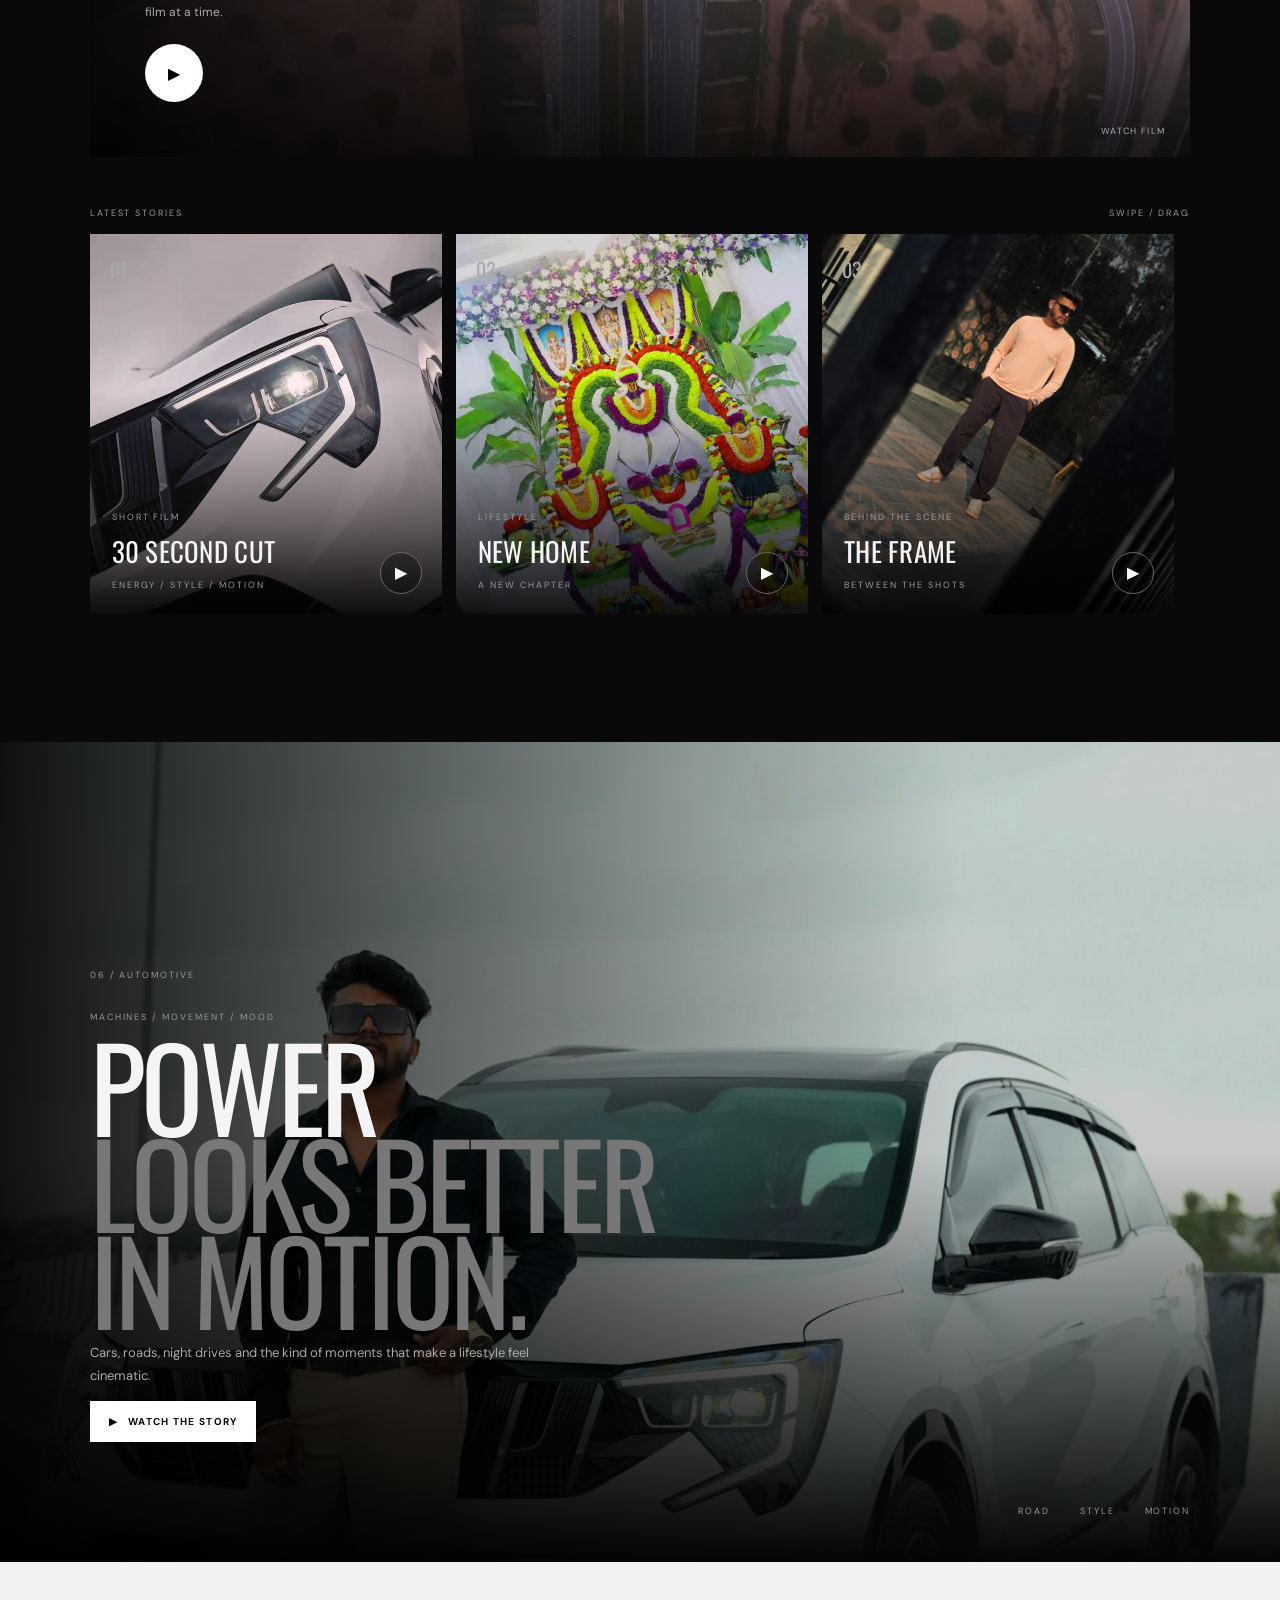
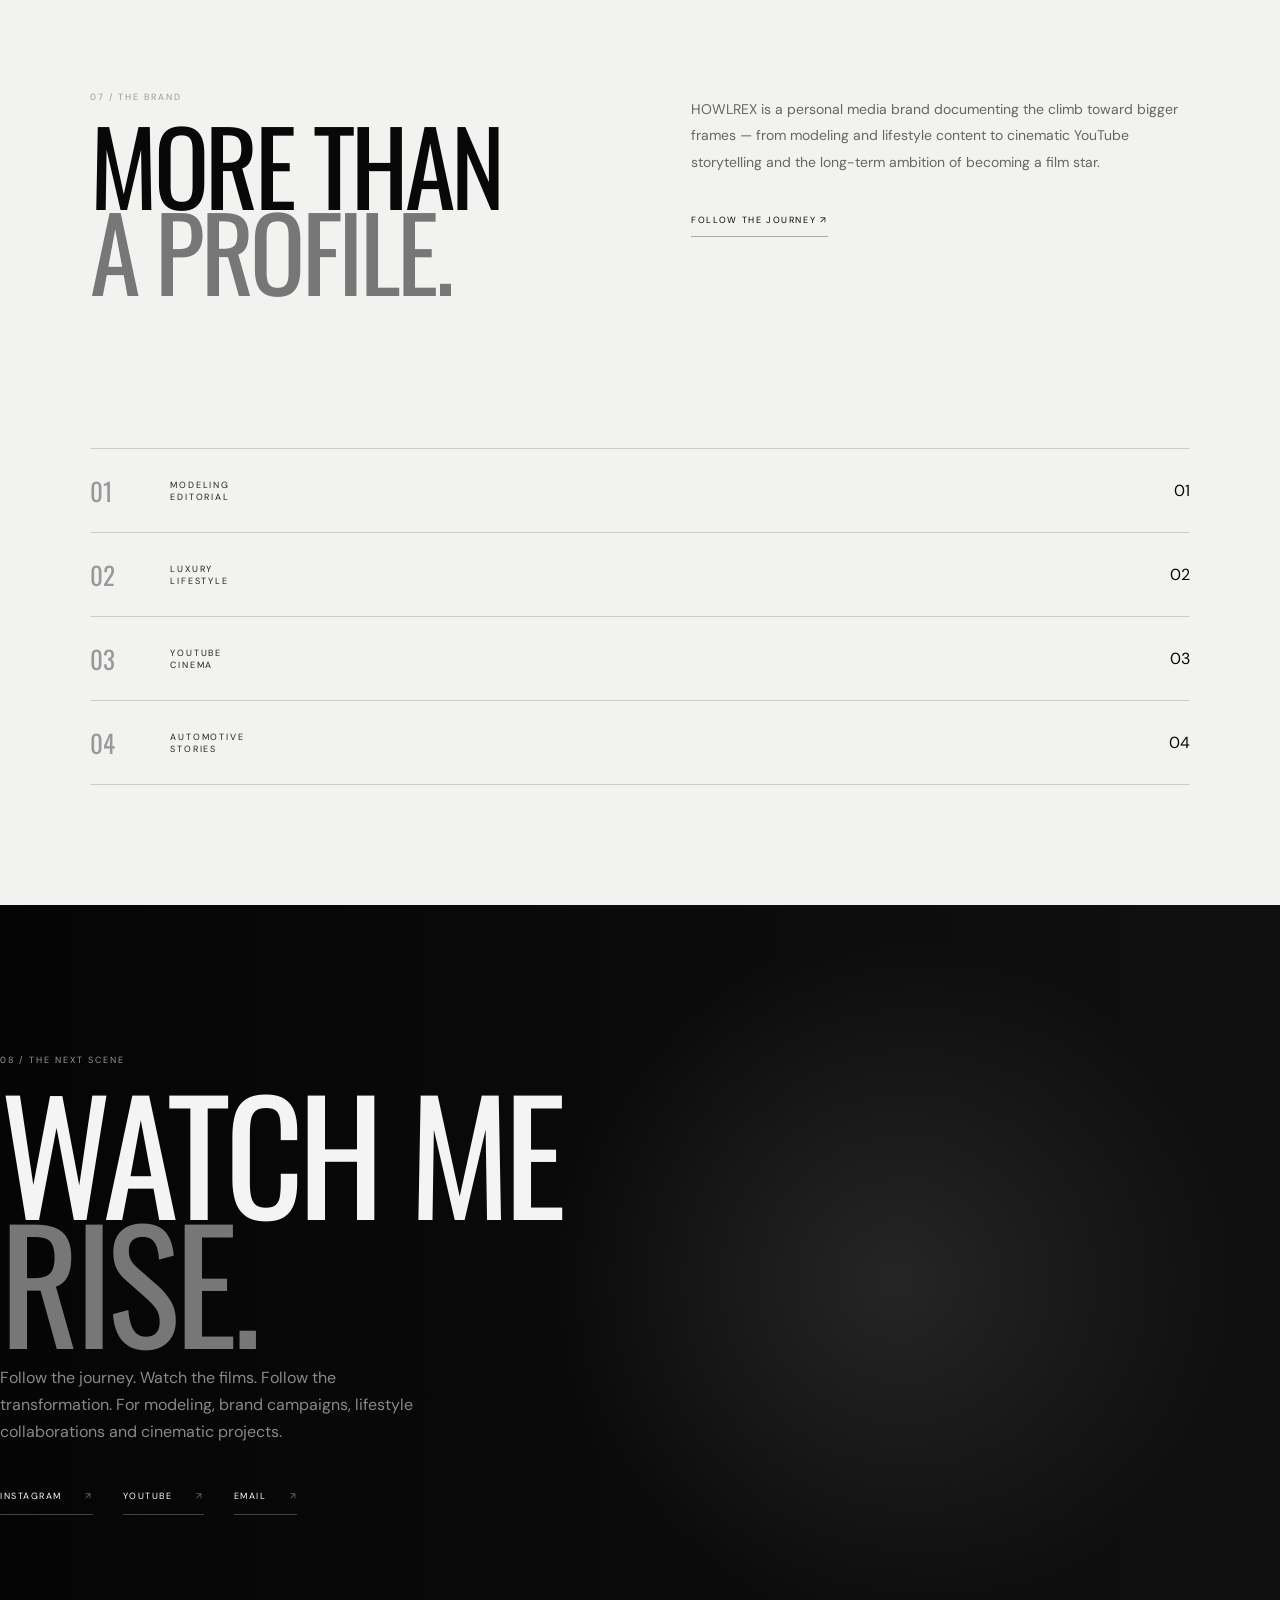
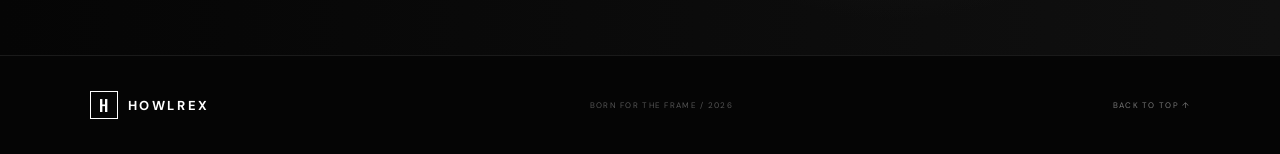
==== commit 068e91e8: "Add resilient live India clock fallback" ====
--- a/index.html
+++ b/index.html
@@ -70,4 +70,24 @@
 <section class="section about" id="about"><div class="about-heading reveal"><p class="section-kicker">07 / THE BRAND</p><h2>More than<br><em>a profile.</em></h2></div><div class="about-copy reveal"><p>HOWLREX is a personal media brand documenting the climb toward bigger frames — from modeling and lifestyle content to cinematic YouTube storytelling and the long-term ambition of becoming a film star.</p><a class="text-link dark-link" href="https://www.instagram.com/howlrex07?stkn=MTJjazU2d25rc29kZg==" target="_blank" rel="noopener">Follow the journey <span>↗</span></a></div><div class="about-list reveal"><div><b>01</b><span>MODELING<br>EDITORIAL</span><em>01</em></div><div><b>02</b><span>LUXURY<br>LIFESTYLE</span><em>02</em></div><div><b>03</b><span>YOUTUBE<br>CINEMA</span><em>03</em></div><div><b>04</b><span>AUTOMOTIVE<br>STORIES</span><em>04</em></div></div></section>
 <section class="contact" id="contact"><div class="contact-bg"></div><div class="contact-content reveal"><p class="section-kicker">08 / THE NEXT SCENE</p><h2>WATCH ME<br><em>RISE.</em></h2><p>Follow the journey. Watch the films. Follow the transformation. For modeling, brand campaigns, lifestyle collaborations and cinematic projects.</p><div class="contact-actions"><a href="https://www.instagram.com/howlrex07?stkn=MTJjazU2d25rc29kZg==" target="_blank" rel="noopener">Instagram <span>↗</span></a><a href="https://www.youtube.com/@HowlRex" target="_blank" rel="noopener">YouTube <span>↗</span></a><a href="mailto:hello@howlrex.com">Email <span>↗</span></a></div></div></section>
 </main><footer><a class="brand" href="#home"><span class="brand-mark">H</span><span>HOWLREX</span></a><span>BORN FOR THE FRAME / 2026</span><a href="#home">BACK TO TOP ↑</a></footer>
-<div class="video-modal" aria-hidden="true"><div class="video-backdrop"></div><div class="video-dialog"><button class="video-close" aria-label="Close video">×</button><video id="player" controls playsinline preload="metadata"></video><div class="player-bar"><span id="playerTitle">HOWLREX</span><span>ESC TO CLOSE</span></div></div></div><div class="audio-control" aria-label="Background music controls"><button id="musicToggle" type="button" aria-label="Start background music" aria-pressed="false"><span class="music-icon">♪</span><span class="music-label">SOUND</span></button><audio id="backgroundMusic" controls loop preload="metadata" playsinline><source src="assets/audio/howlrex-background.m4a?v=20261003" type="audio/mp4"></audio></div><script src="script.js"></script></body></html>+<div class="video-modal" aria-hidden="true"><div class="video-backdrop"></div><div class="video-dialog"><button class="video-close" aria-label="Close video">×</button><video id="player" controls playsinline preload="metadata"></video><div class="player-bar"><span id="playerTitle">HOWLREX</span><span>ESC TO CLOSE</span></div></div></div><div class="audio-control" aria-label="Background music controls"><button id="musicToggle" type="button" aria-label="Start background music" aria-pressed="false"><span class="music-icon">♪</span><span class="music-label">SOUND</span></button><audio id="backgroundMusic" controls loop preload="metadata" playsinline><source src="assets/audio/howlrex-background.m4a?v=20261003" type="audio/mp4"></audio></div><script src="script.js"></script>
+<script>
+/* HOWLREX RESILIENCE CLOCK — runs even if the enhancement layer fails */
+(function(){
+  function tick(){
+    var clock=document.getElementById("liveClock"), date=document.getElementById("liveDate");
+    if(!clock||!date)return;
+    var now=new Date();
+    var parts=new Intl.DateTimeFormat("en-IN",{
+      timeZone:"Asia/Kolkata",hour:"2-digit",minute:"2-digit",second:"2-digit",hour12:false
+    }).formatToParts(now);
+    var get=function(type){var p=parts.find(function(x){return x.type===type});return p?p.value:"00"};
+    clock.textContent=get("hour")+":"+get("minute")+":"+get("second");
+    date.textContent=new Intl.DateTimeFormat("en-IN",{
+      timeZone:"Asia/Kolkata",weekday:"long",day:"2-digit",month:"long",year:"numeric"
+    }).format(now).toUpperCase();
+  }
+  tick();
+  setInterval(tick,1000);
+})();
+</script></body></html>
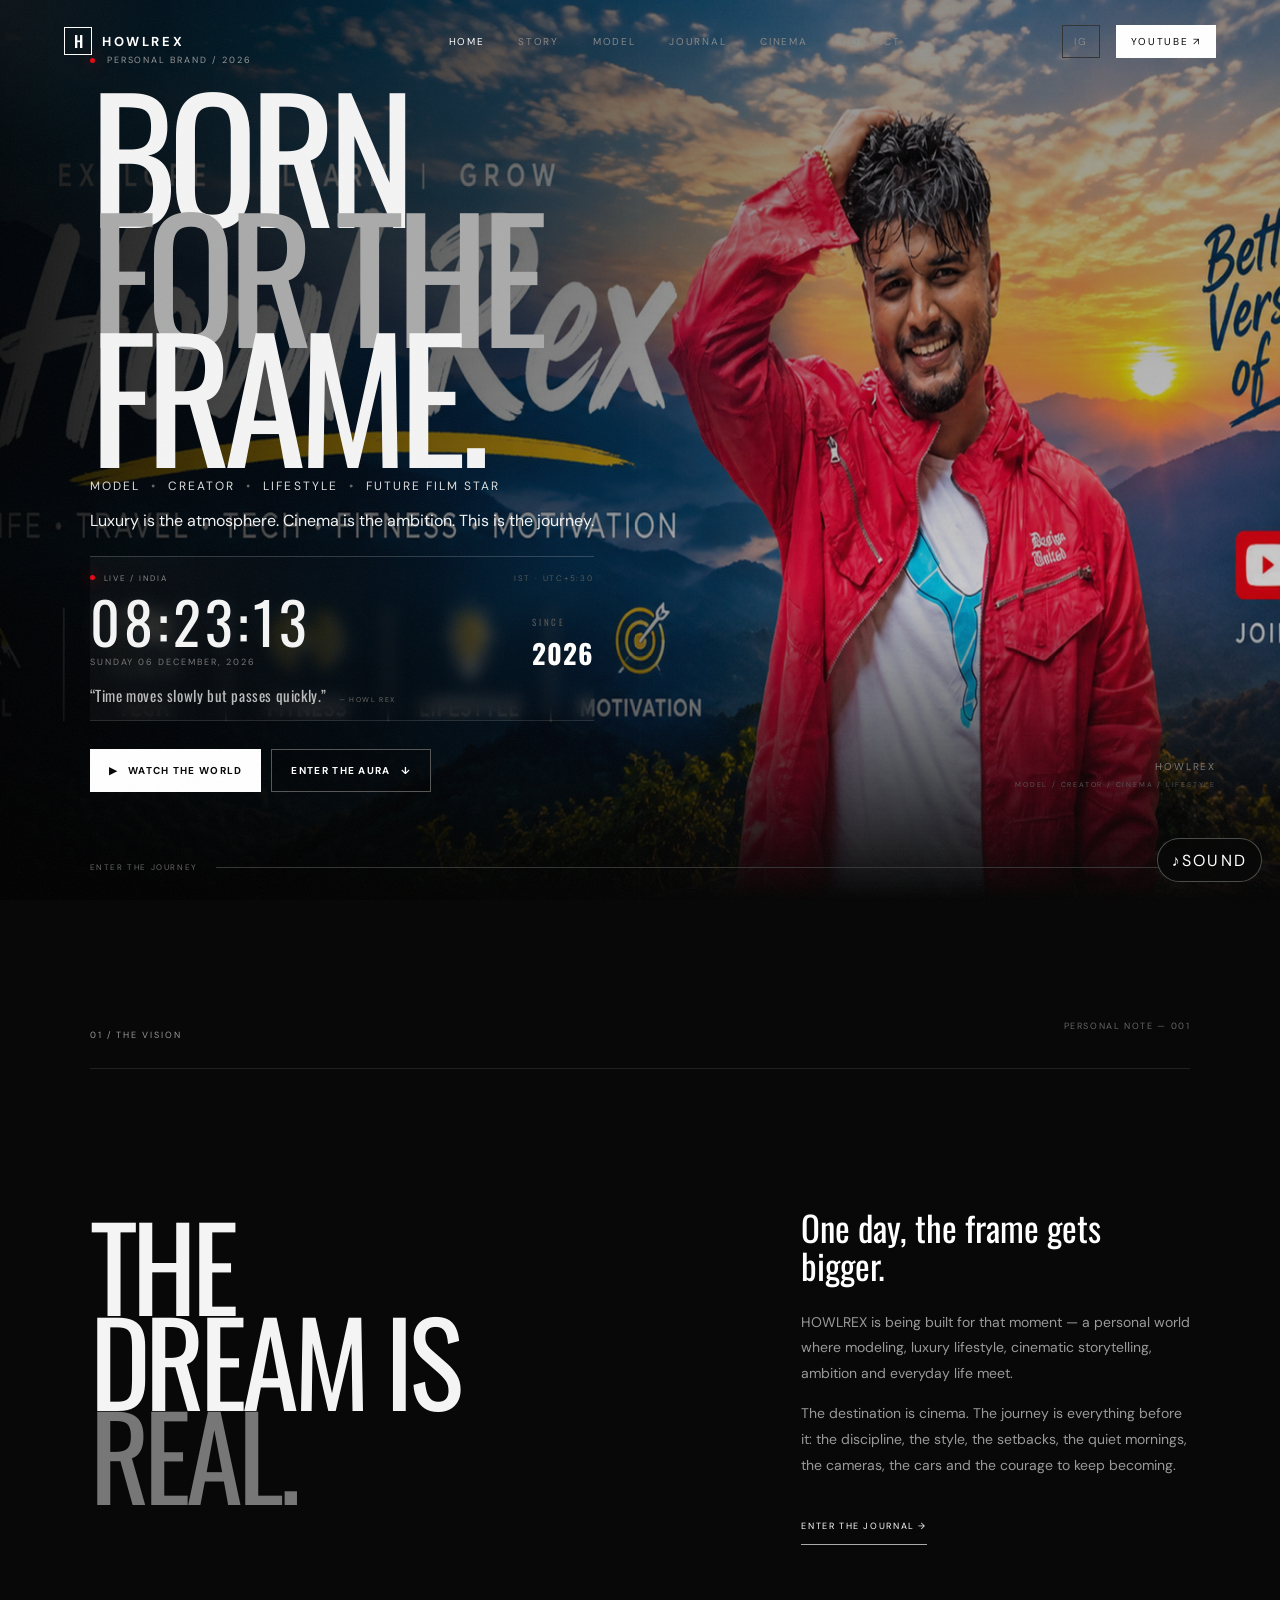
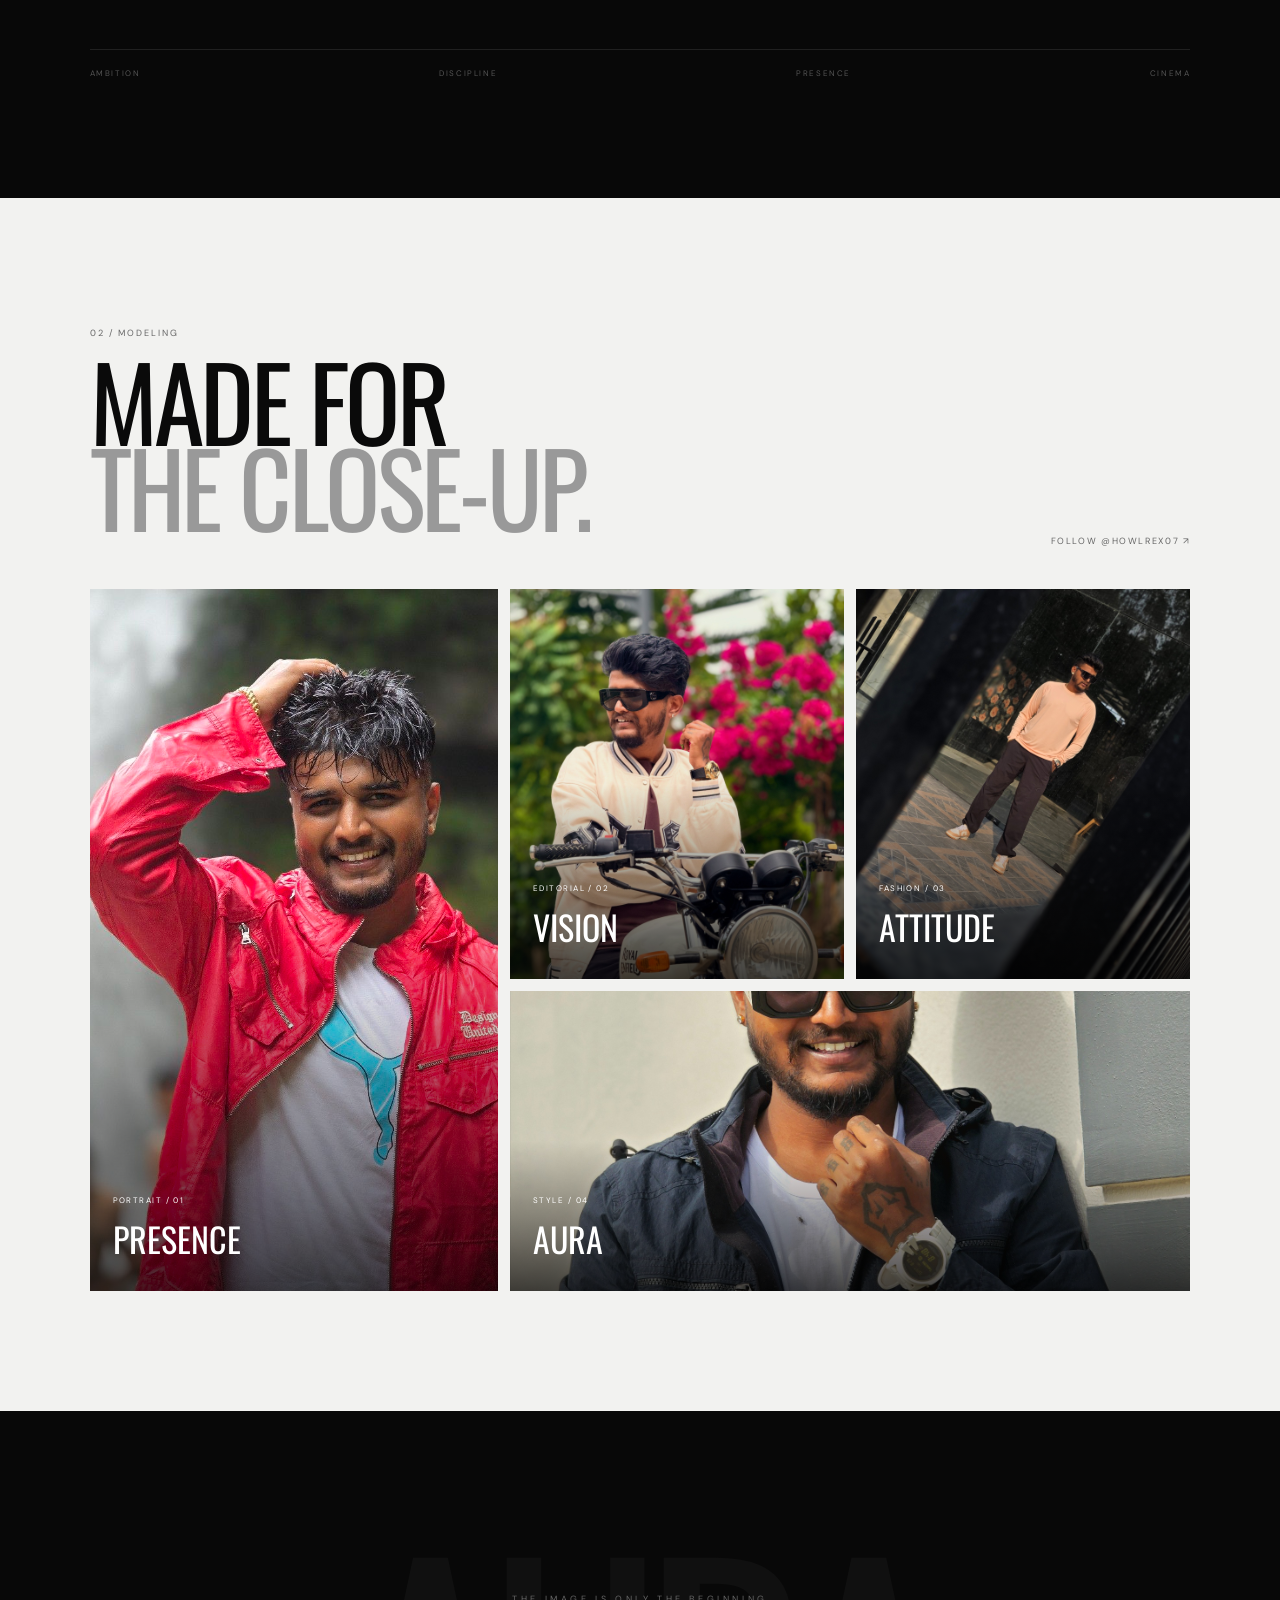
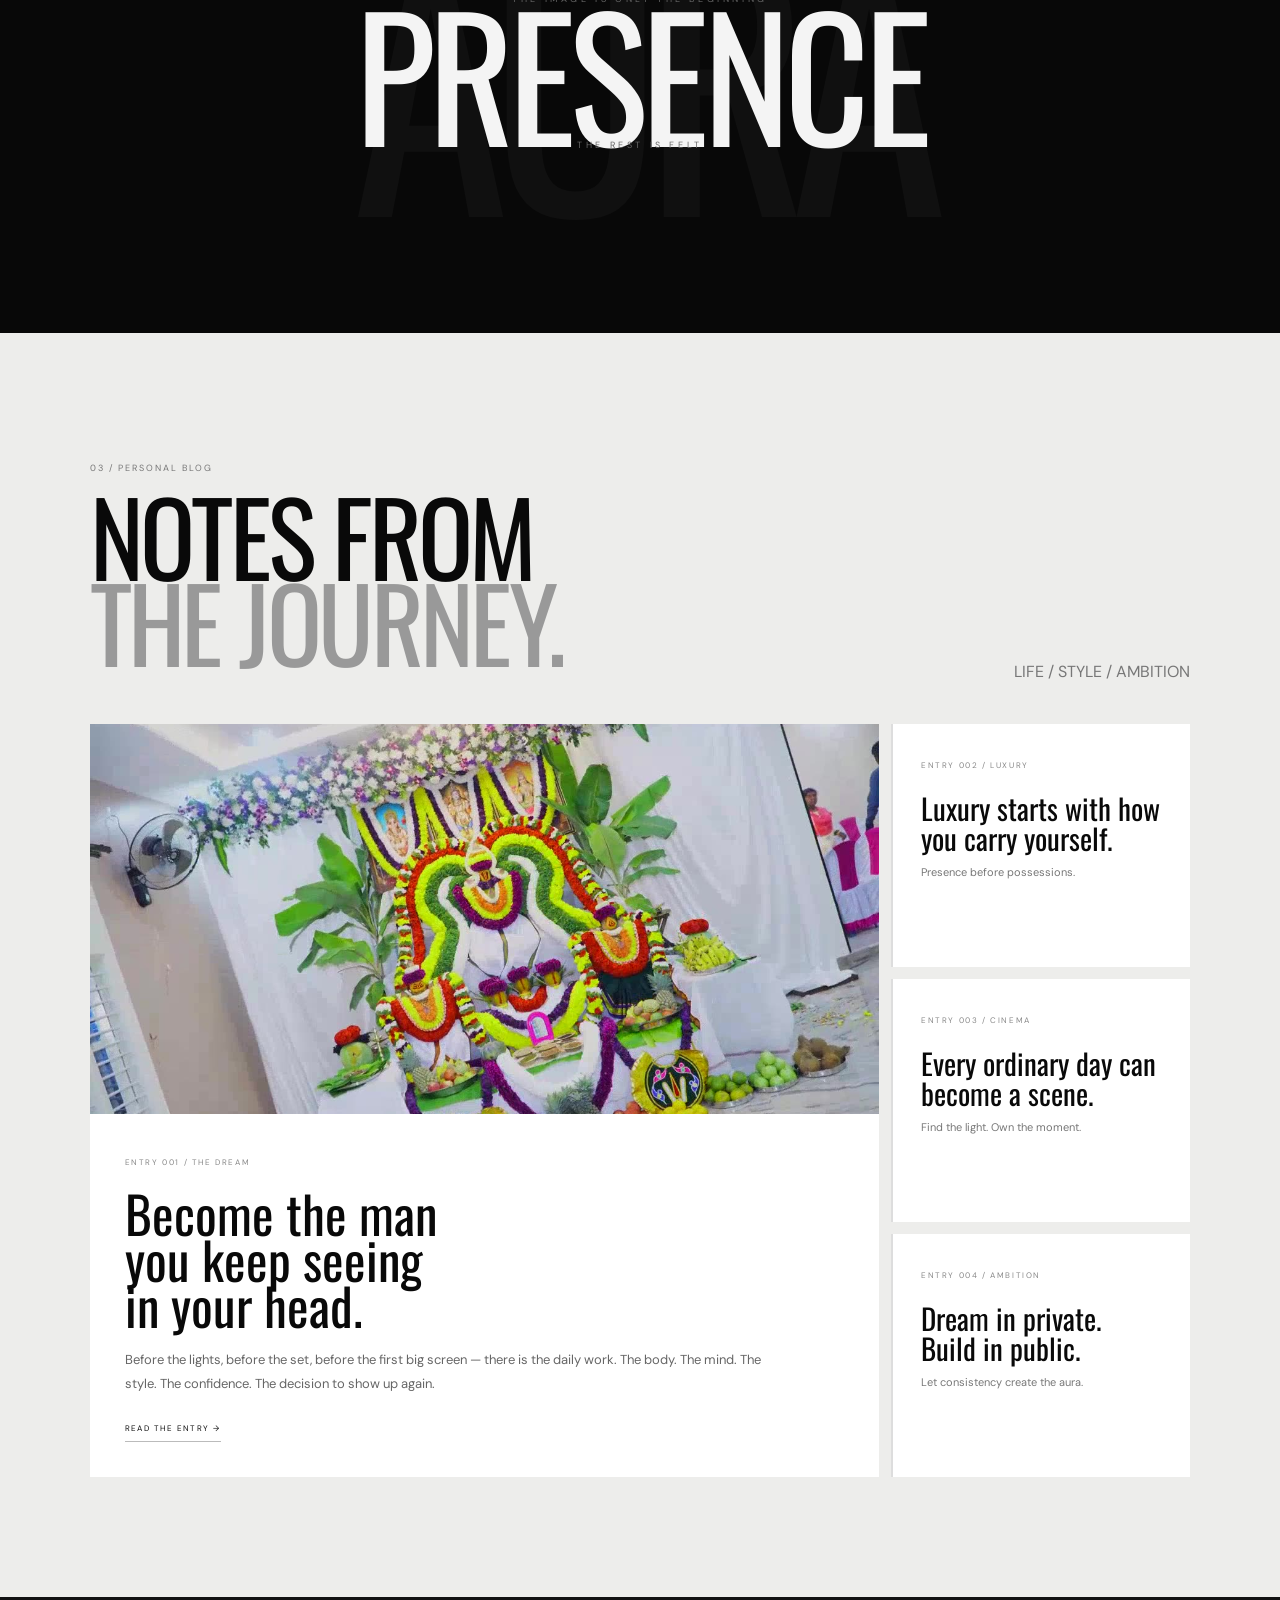
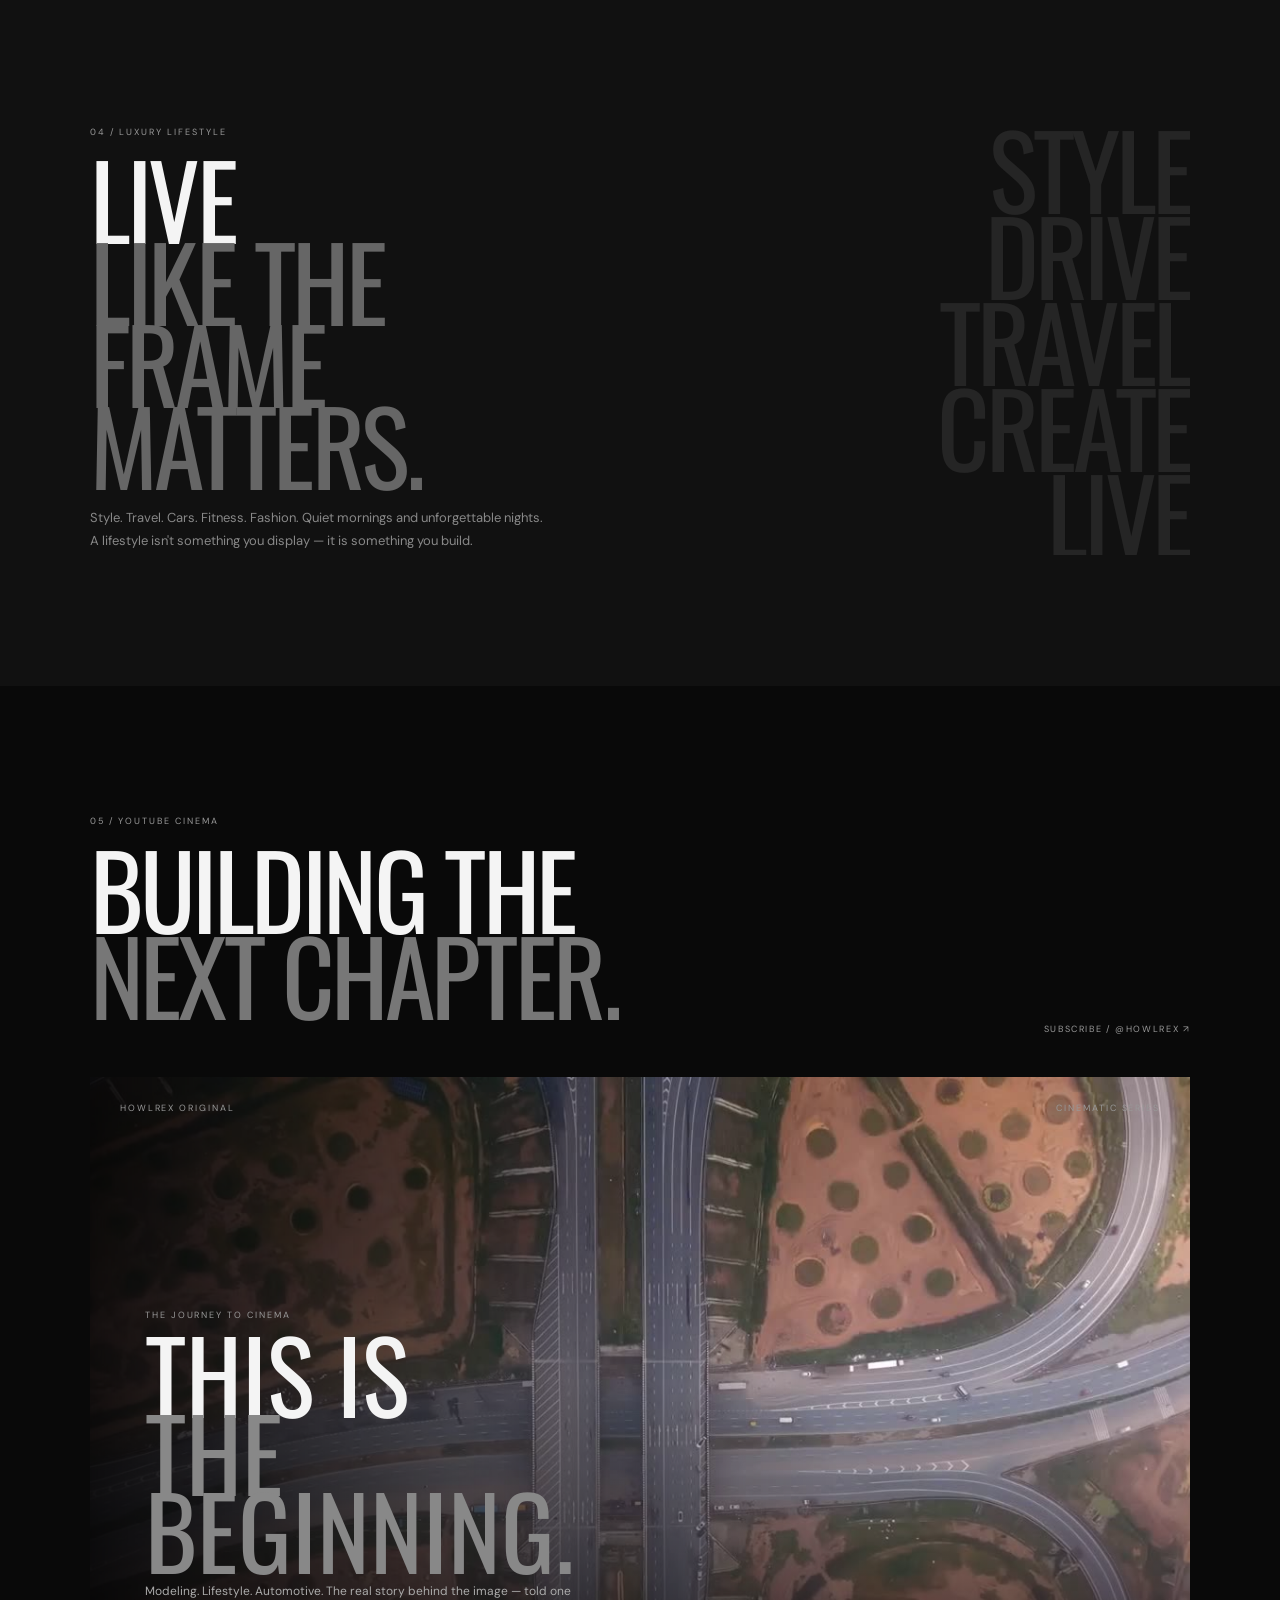
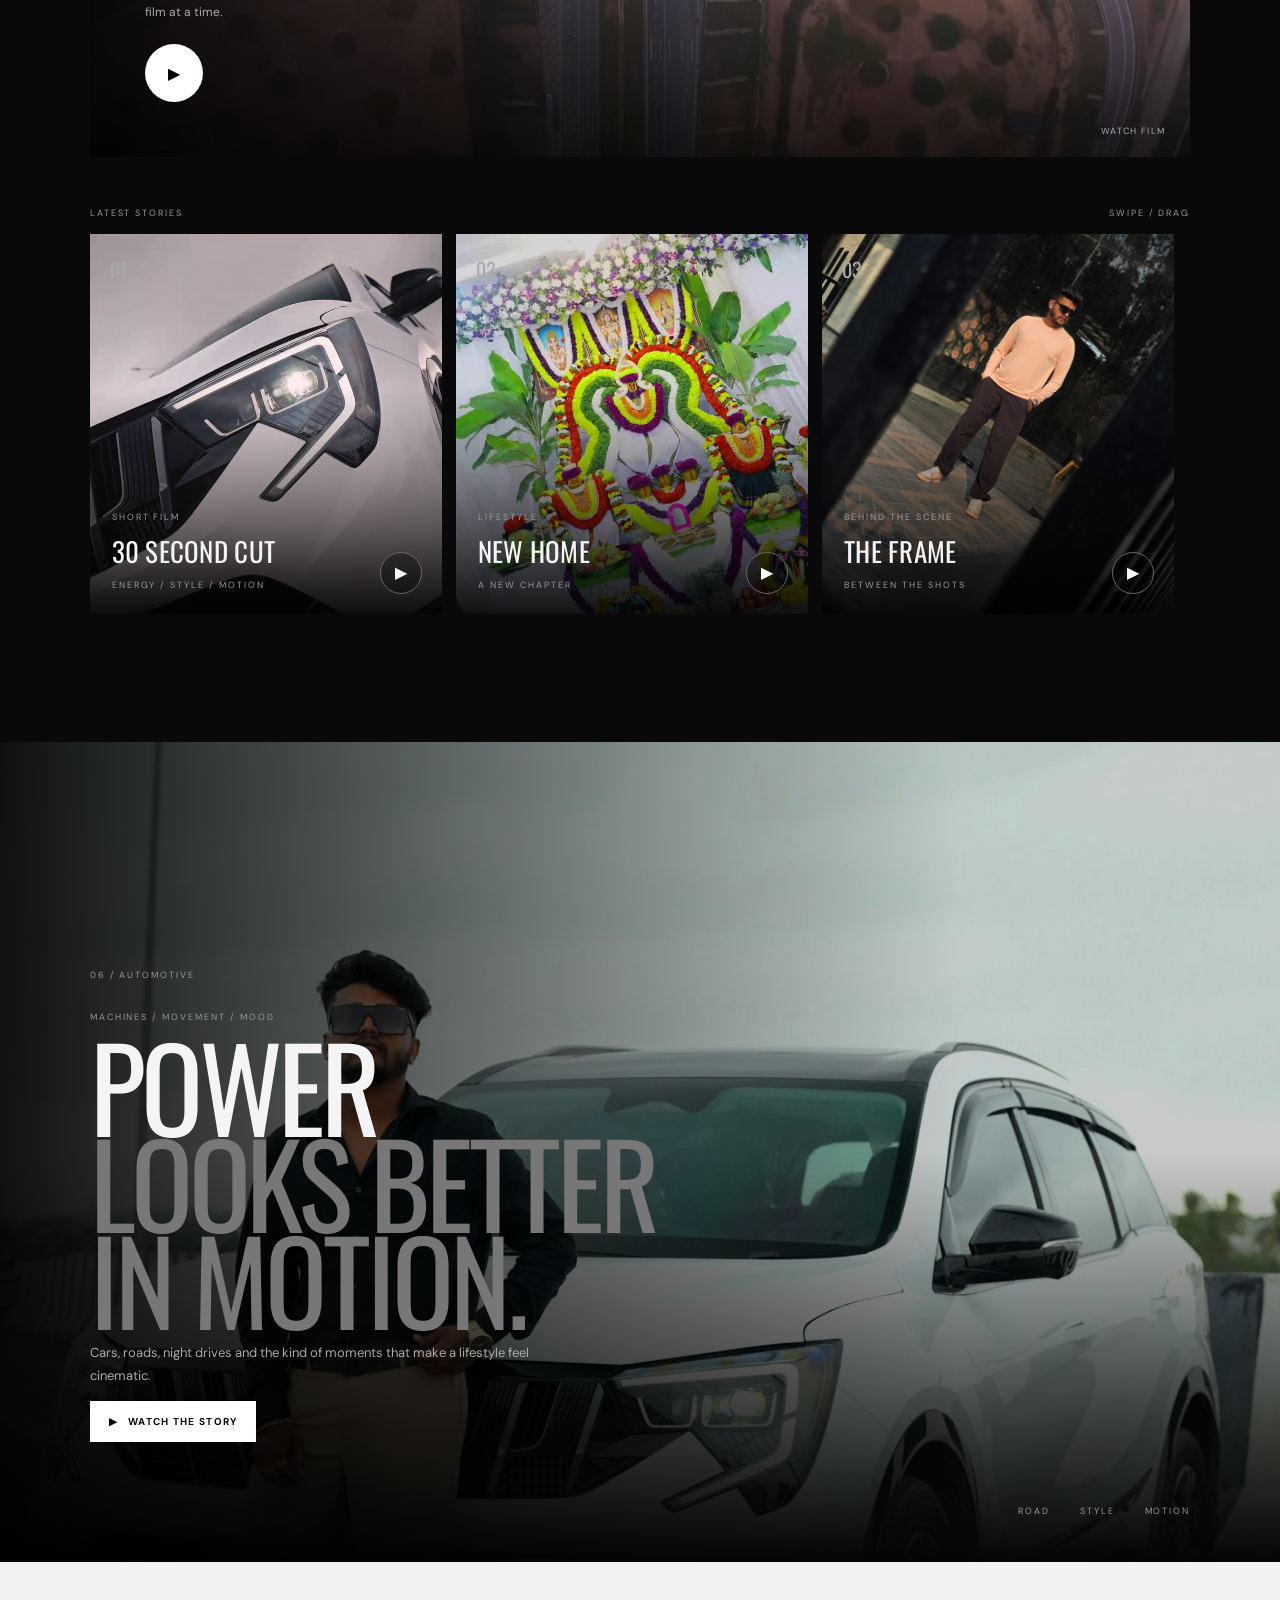
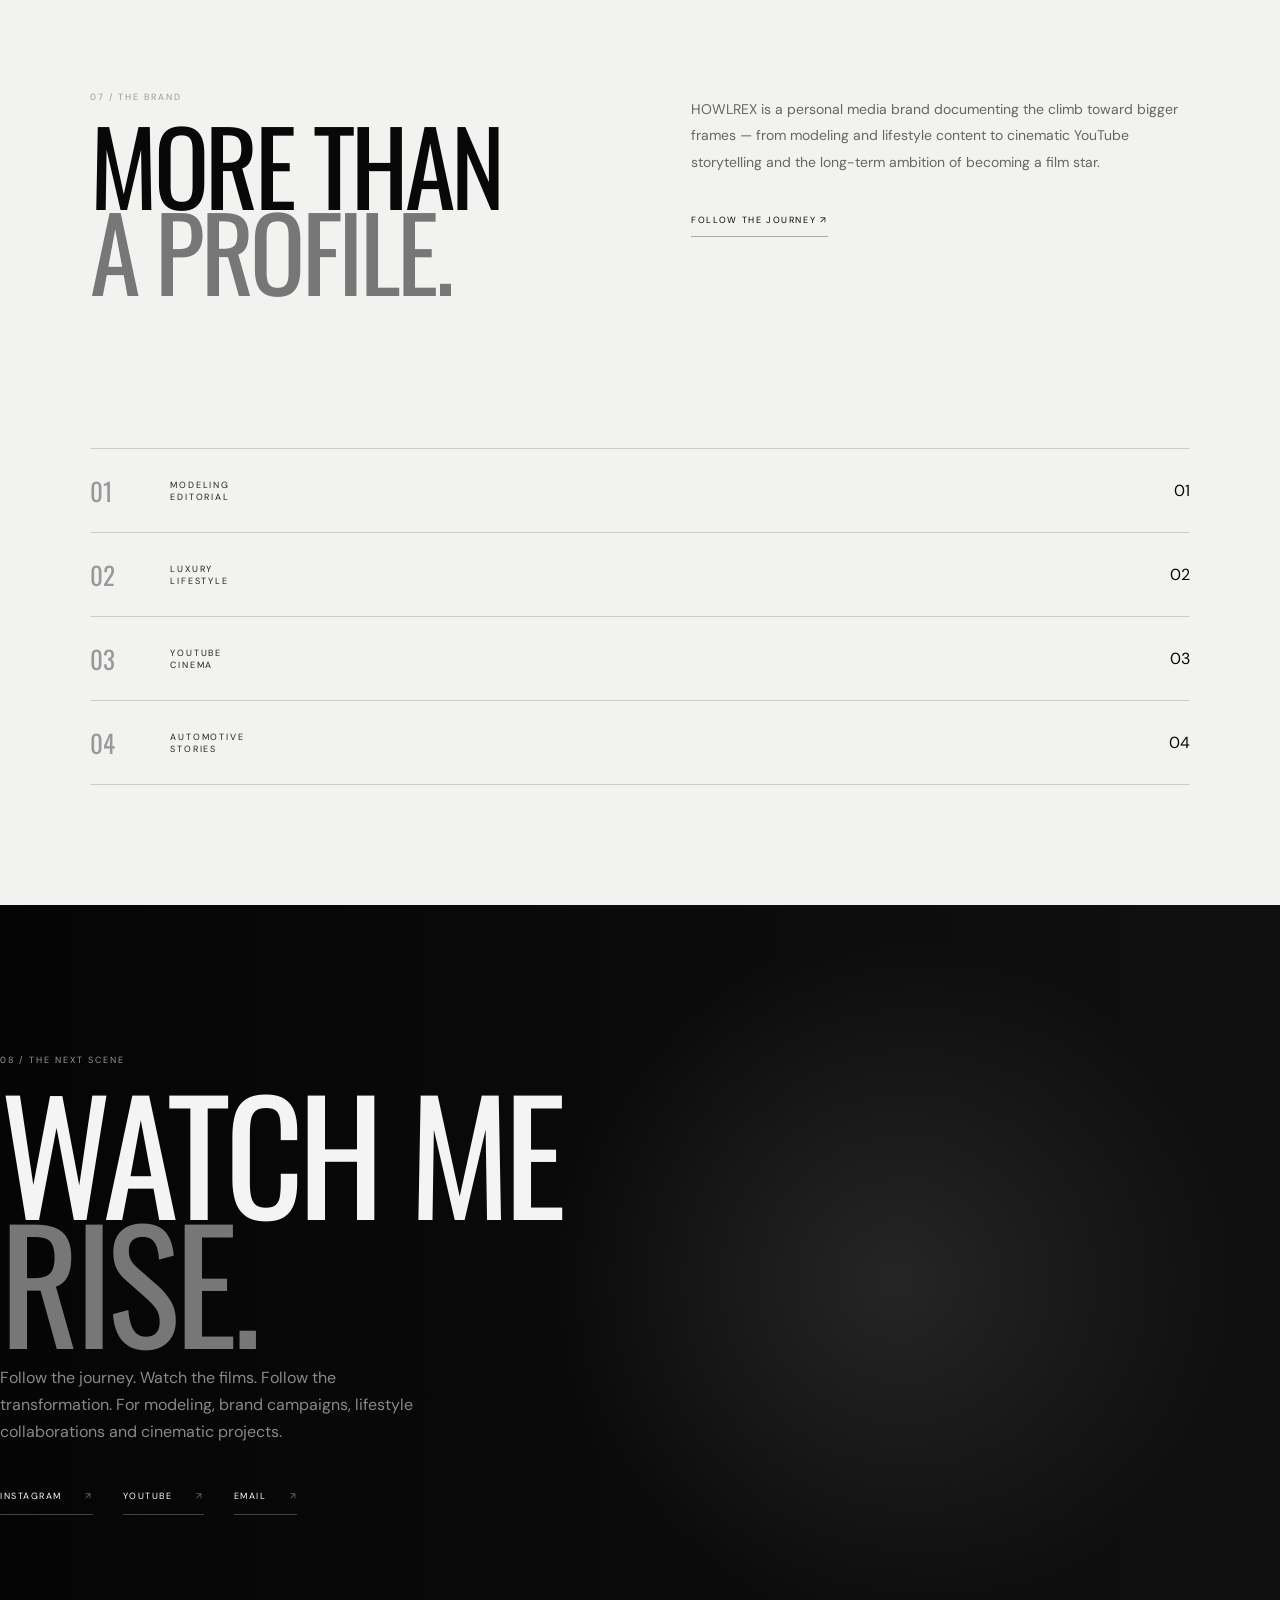
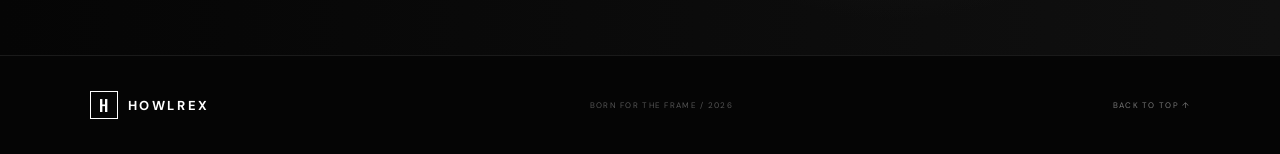
==== commit 3d0aa3f1: "Bust cached CSS and JavaScript for latest HowlRex fixes" ====
--- a/index.html
+++ b/index.html
@@ -8,7 +8,7 @@
 <meta property="og:description" content="Modeling • Lifestyle • Cinema • Automotive • Personal Journal">
 <title>HOWLREX — BORN FOR THE FRAME</title>
 <link rel="preconnect" href="https://fonts.googleapis.com"><link rel="preconnect" href="https://fonts.gstatic.com" crossorigin>
-<link href="https://fonts.googleapis.com/css2?family=DM+Sans:wght@400;500;600;700&family=Oswald:wght@300;400;500;600&display=swap" rel="stylesheet"><link rel="stylesheet" href="styles.css">
+<link href="https://fonts.googleapis.com/css2?family=DM+Sans:wght@400;500;600;700&family=Oswald:wght@300;400;500;600&display=swap" rel="stylesheet"><link rel="stylesheet" href="styles.css?v=20261003-2">
 <link rel="canonical" href="https://howlrex-website.vercel.app/">
 <meta name="robots" content="index,follow,max-image-preview:large,max-snippet:-1,max-video-preview:-1">
 <meta name="author" content="HOWLREX">
@@ -70,7 +70,7 @@
 <section class="section about" id="about"><div class="about-heading reveal"><p class="section-kicker">07 / THE BRAND</p><h2>More than<br><em>a profile.</em></h2></div><div class="about-copy reveal"><p>HOWLREX is a personal media brand documenting the climb toward bigger frames — from modeling and lifestyle content to cinematic YouTube storytelling and the long-term ambition of becoming a film star.</p><a class="text-link dark-link" href="https://www.instagram.com/howlrex07?stkn=MTJjazU2d25rc29kZg==" target="_blank" rel="noopener">Follow the journey <span>↗</span></a></div><div class="about-list reveal"><div><b>01</b><span>MODELING<br>EDITORIAL</span><em>01</em></div><div><b>02</b><span>LUXURY<br>LIFESTYLE</span><em>02</em></div><div><b>03</b><span>YOUTUBE<br>CINEMA</span><em>03</em></div><div><b>04</b><span>AUTOMOTIVE<br>STORIES</span><em>04</em></div></div></section>
 <section class="contact" id="contact"><div class="contact-bg"></div><div class="contact-content reveal"><p class="section-kicker">08 / THE NEXT SCENE</p><h2>WATCH ME<br><em>RISE.</em></h2><p>Follow the journey. Watch the films. Follow the transformation. For modeling, brand campaigns, lifestyle collaborations and cinematic projects.</p><div class="contact-actions"><a href="https://www.instagram.com/howlrex07?stkn=MTJjazU2d25rc29kZg==" target="_blank" rel="noopener">Instagram <span>↗</span></a><a href="https://www.youtube.com/@HowlRex" target="_blank" rel="noopener">YouTube <span>↗</span></a><a href="mailto:hello@howlrex.com">Email <span>↗</span></a></div></div></section>
 </main><footer><a class="brand" href="#home"><span class="brand-mark">H</span><span>HOWLREX</span></a><span>BORN FOR THE FRAME / 2026</span><a href="#home">BACK TO TOP ↑</a></footer>
-<div class="video-modal" aria-hidden="true"><div class="video-backdrop"></div><div class="video-dialog"><button class="video-close" aria-label="Close video">×</button><video id="player" controls playsinline preload="metadata"></video><div class="player-bar"><span id="playerTitle">HOWLREX</span><span>ESC TO CLOSE</span></div></div></div><div class="audio-control" aria-label="Background music controls"><button id="musicToggle" type="button" aria-label="Start background music" aria-pressed="false"><span class="music-icon">♪</span><span class="music-label">SOUND</span></button><audio id="backgroundMusic" controls loop preload="metadata" playsinline><source src="assets/audio/howlrex-background.m4a?v=20261003" type="audio/mp4"></audio></div><script src="script.js"></script>
+<div class="video-modal" aria-hidden="true"><div class="video-backdrop"></div><div class="video-dialog"><button class="video-close" aria-label="Close video">×</button><video id="player" controls playsinline preload="metadata"></video><div class="player-bar"><span id="playerTitle">HOWLREX</span><span>ESC TO CLOSE</span></div></div></div><div class="audio-control" aria-label="Background music controls"><button id="musicToggle" type="button" aria-label="Start background music" aria-pressed="false"><span class="music-icon">♪</span><span class="music-label">SOUND</span></button><audio id="backgroundMusic" controls loop preload="metadata" playsinline><source src="assets/audio/howlrex-background.m4a?v=20261003" type="audio/mp4"></audio></div><script src="script.js?v=20261003-2"></script>
 <script>
 /* HOWLREX RESILIENCE CLOCK — runs even if the enhancement layer fails */
 (function(){
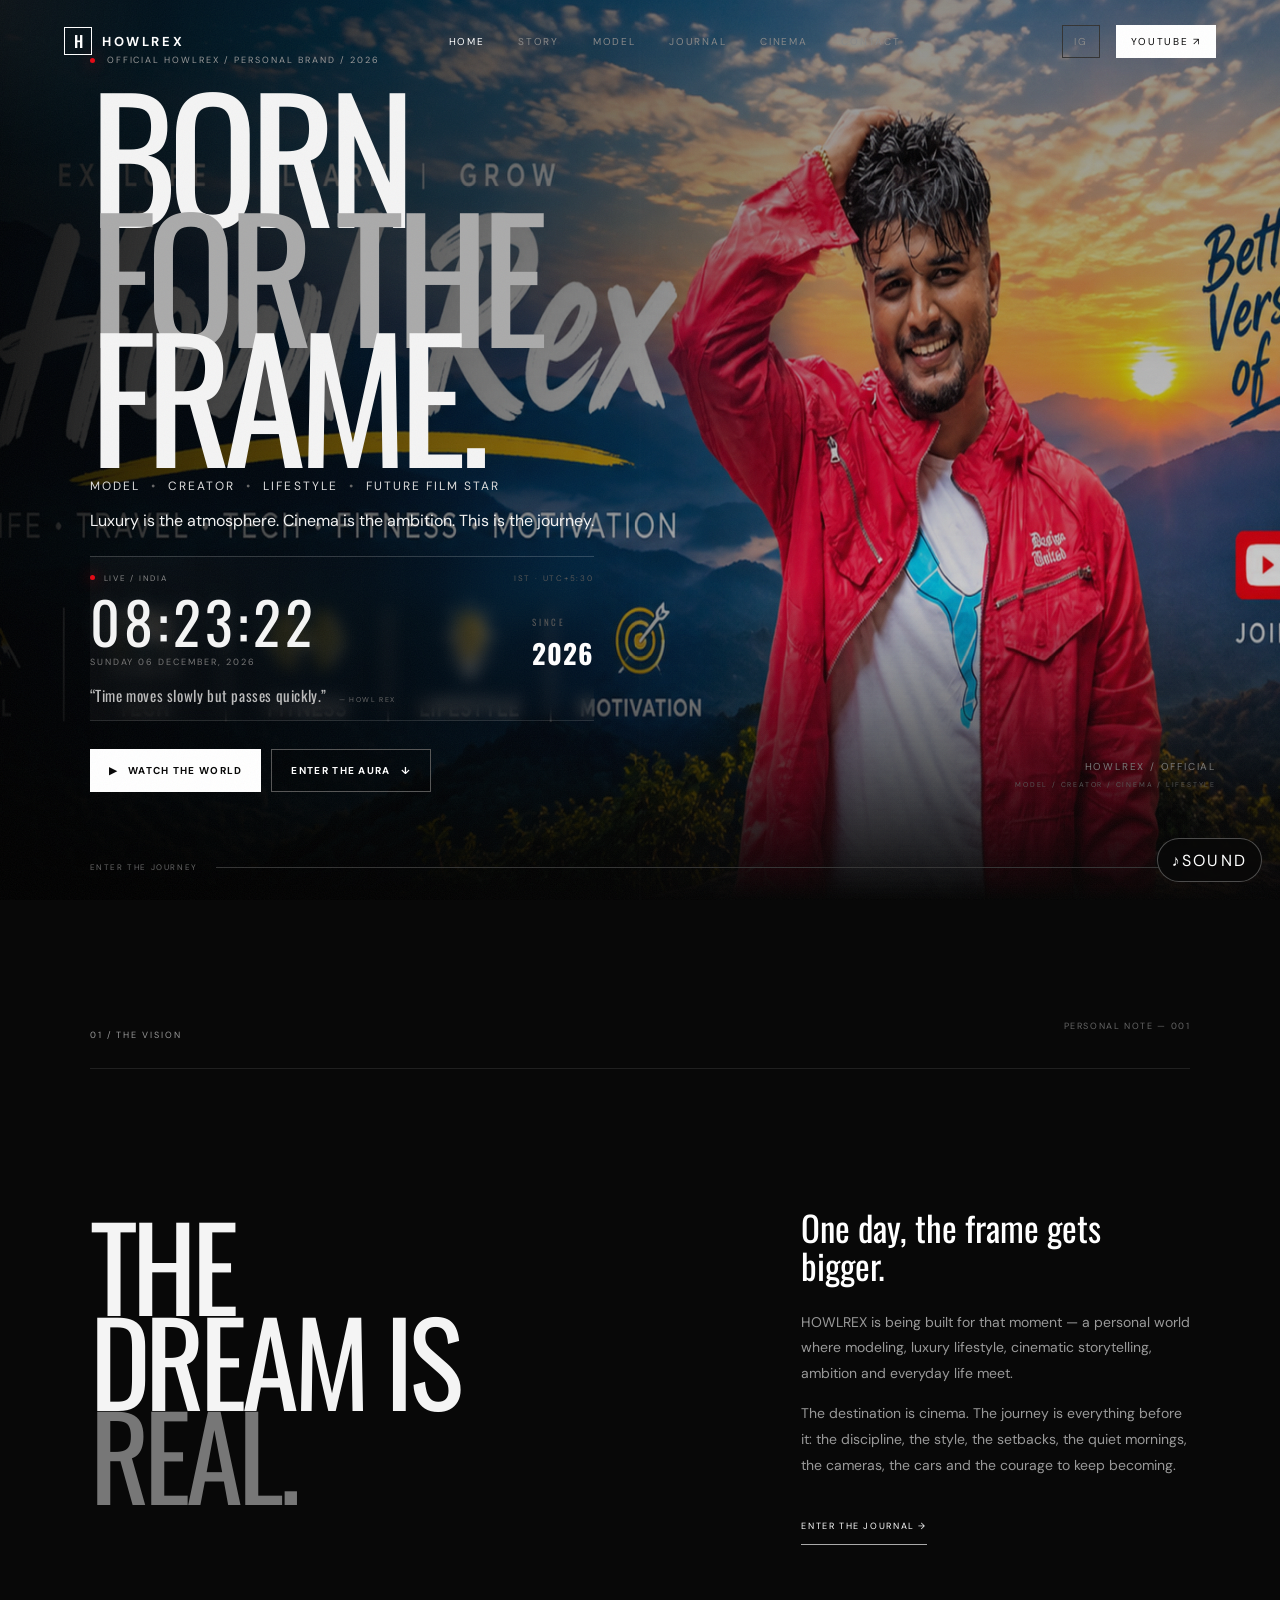
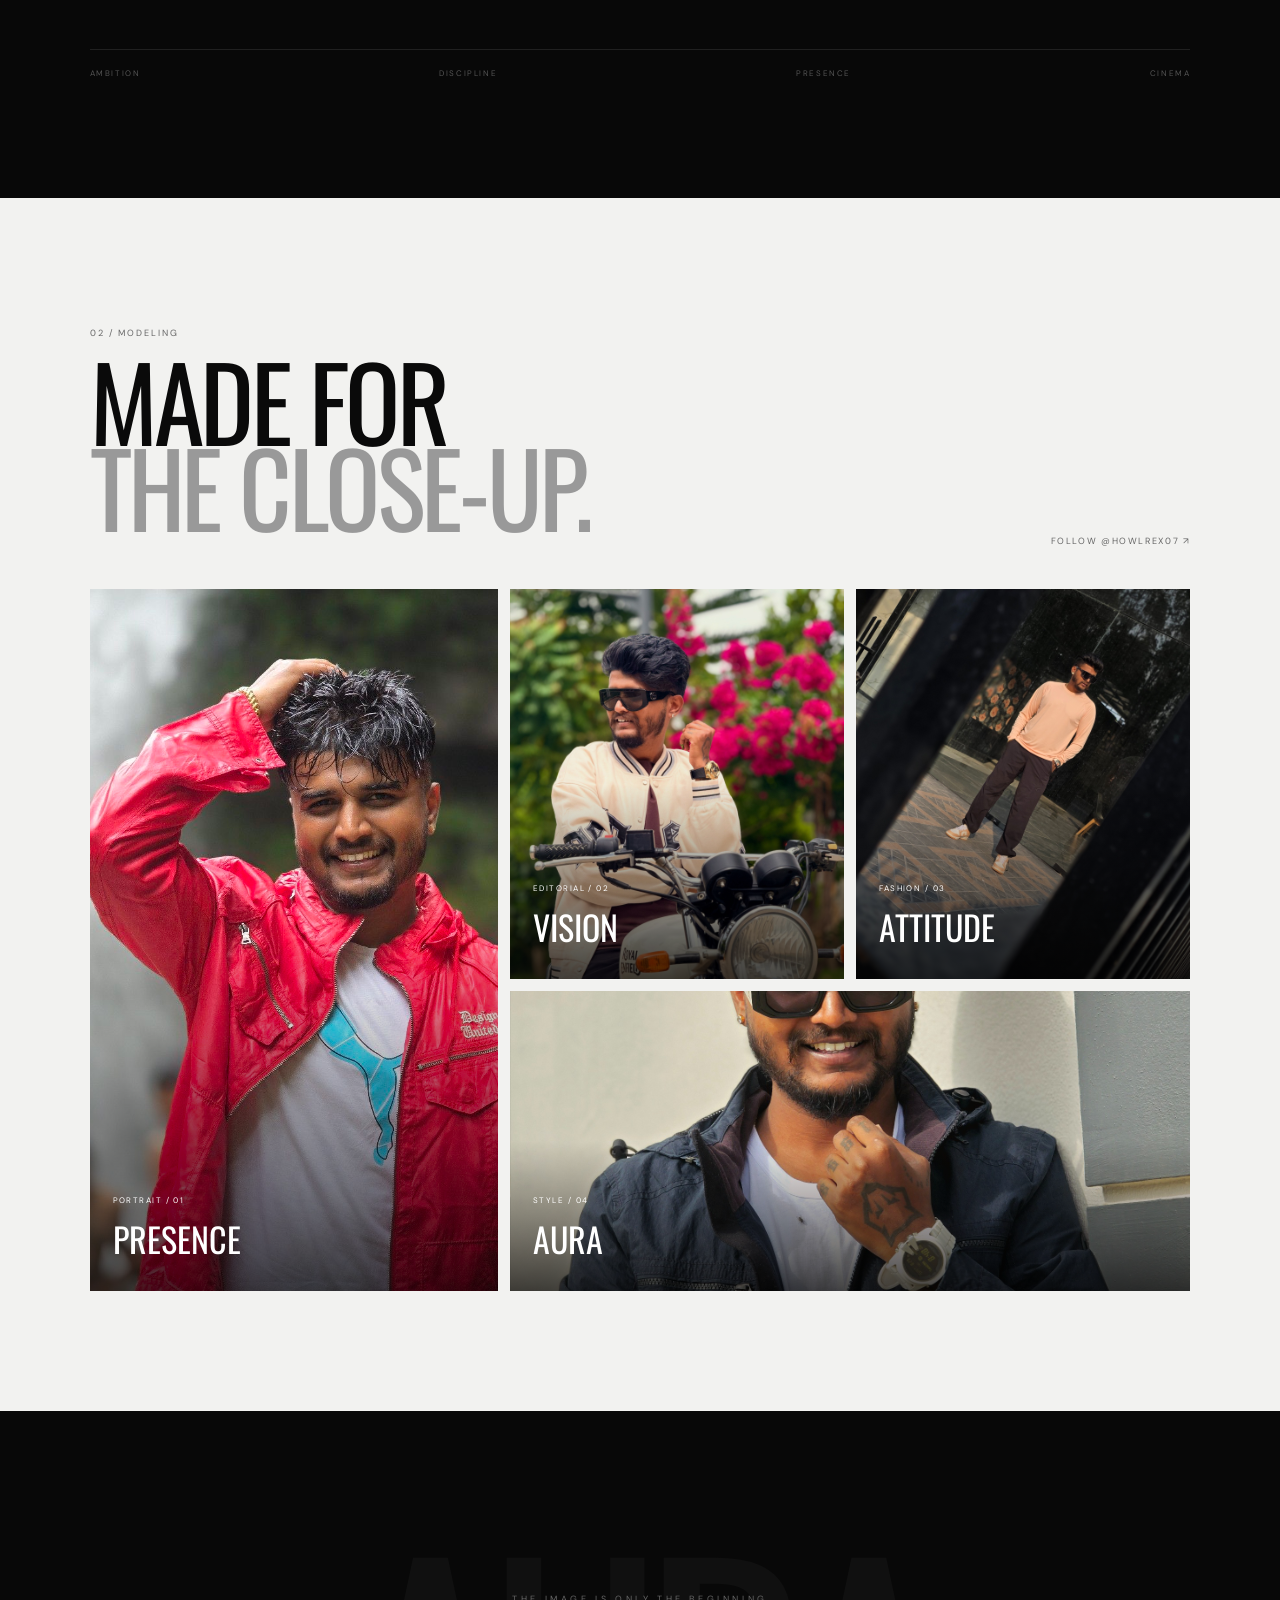
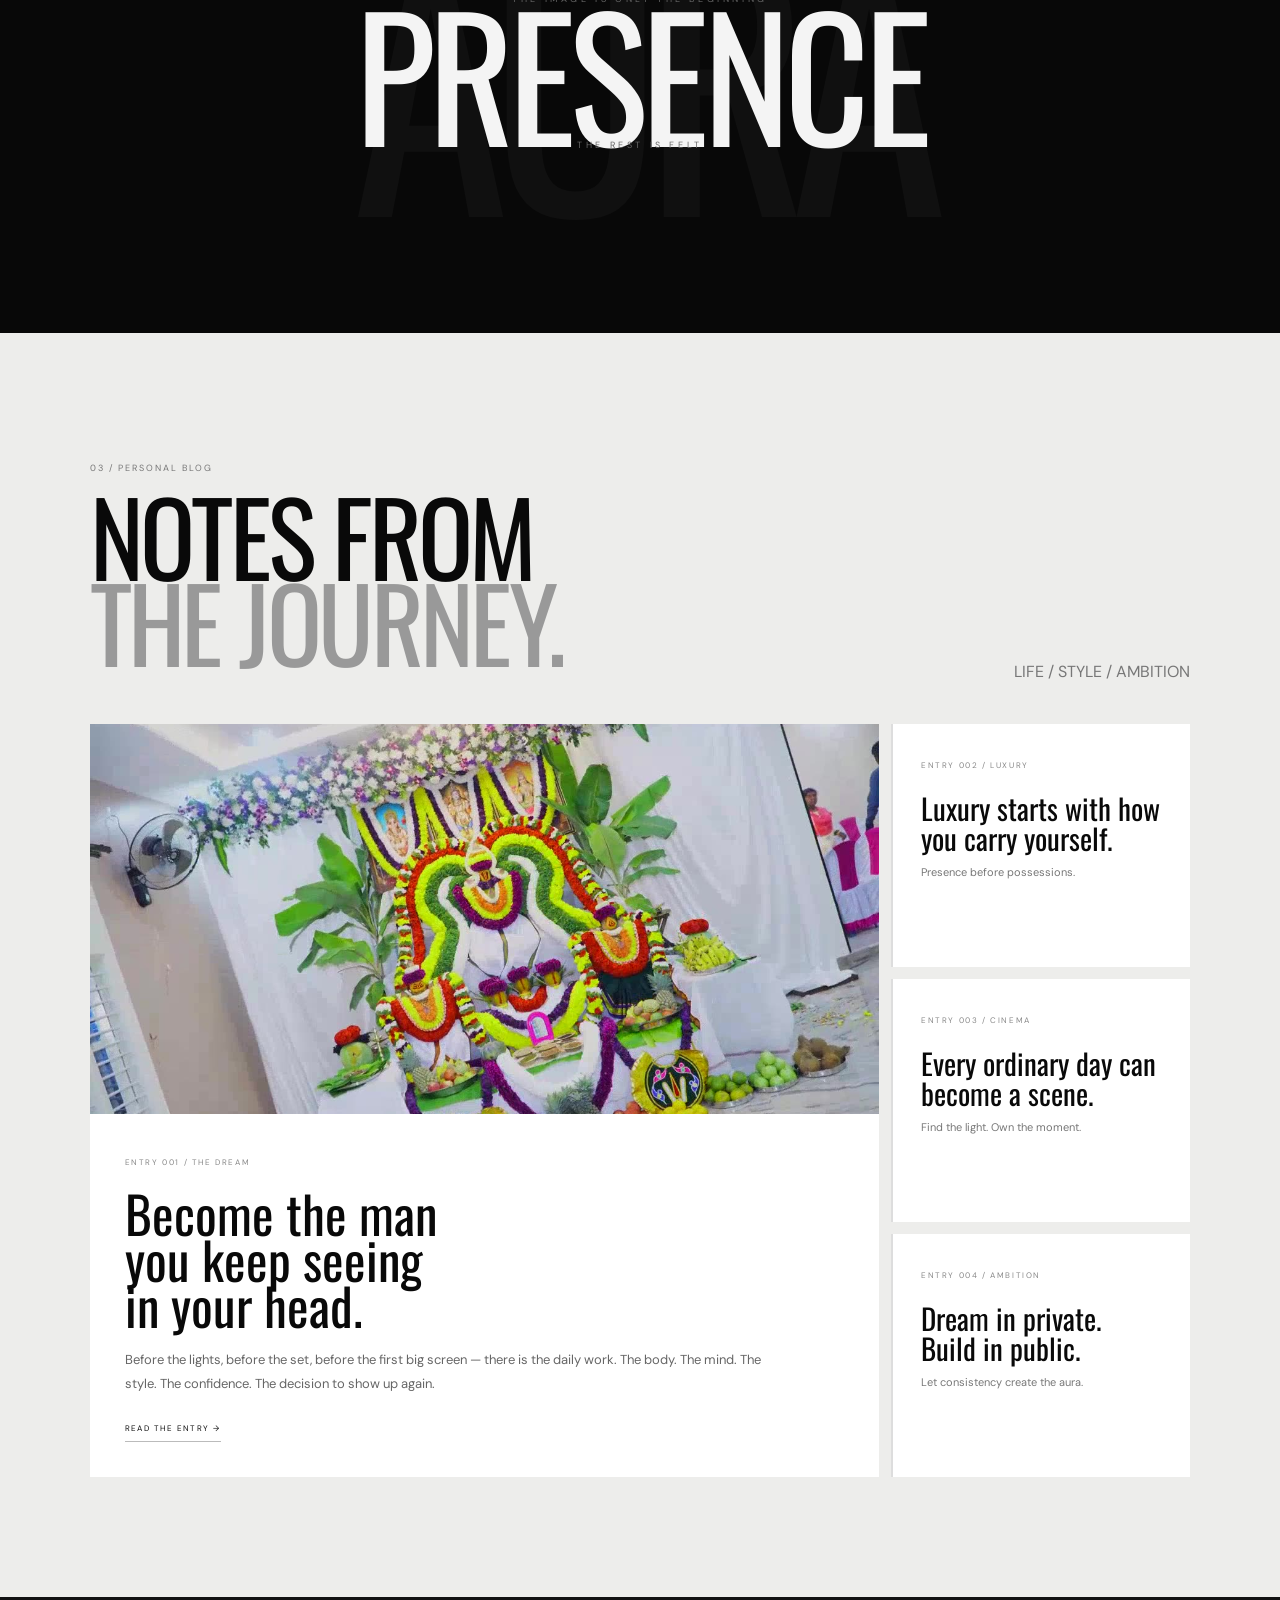
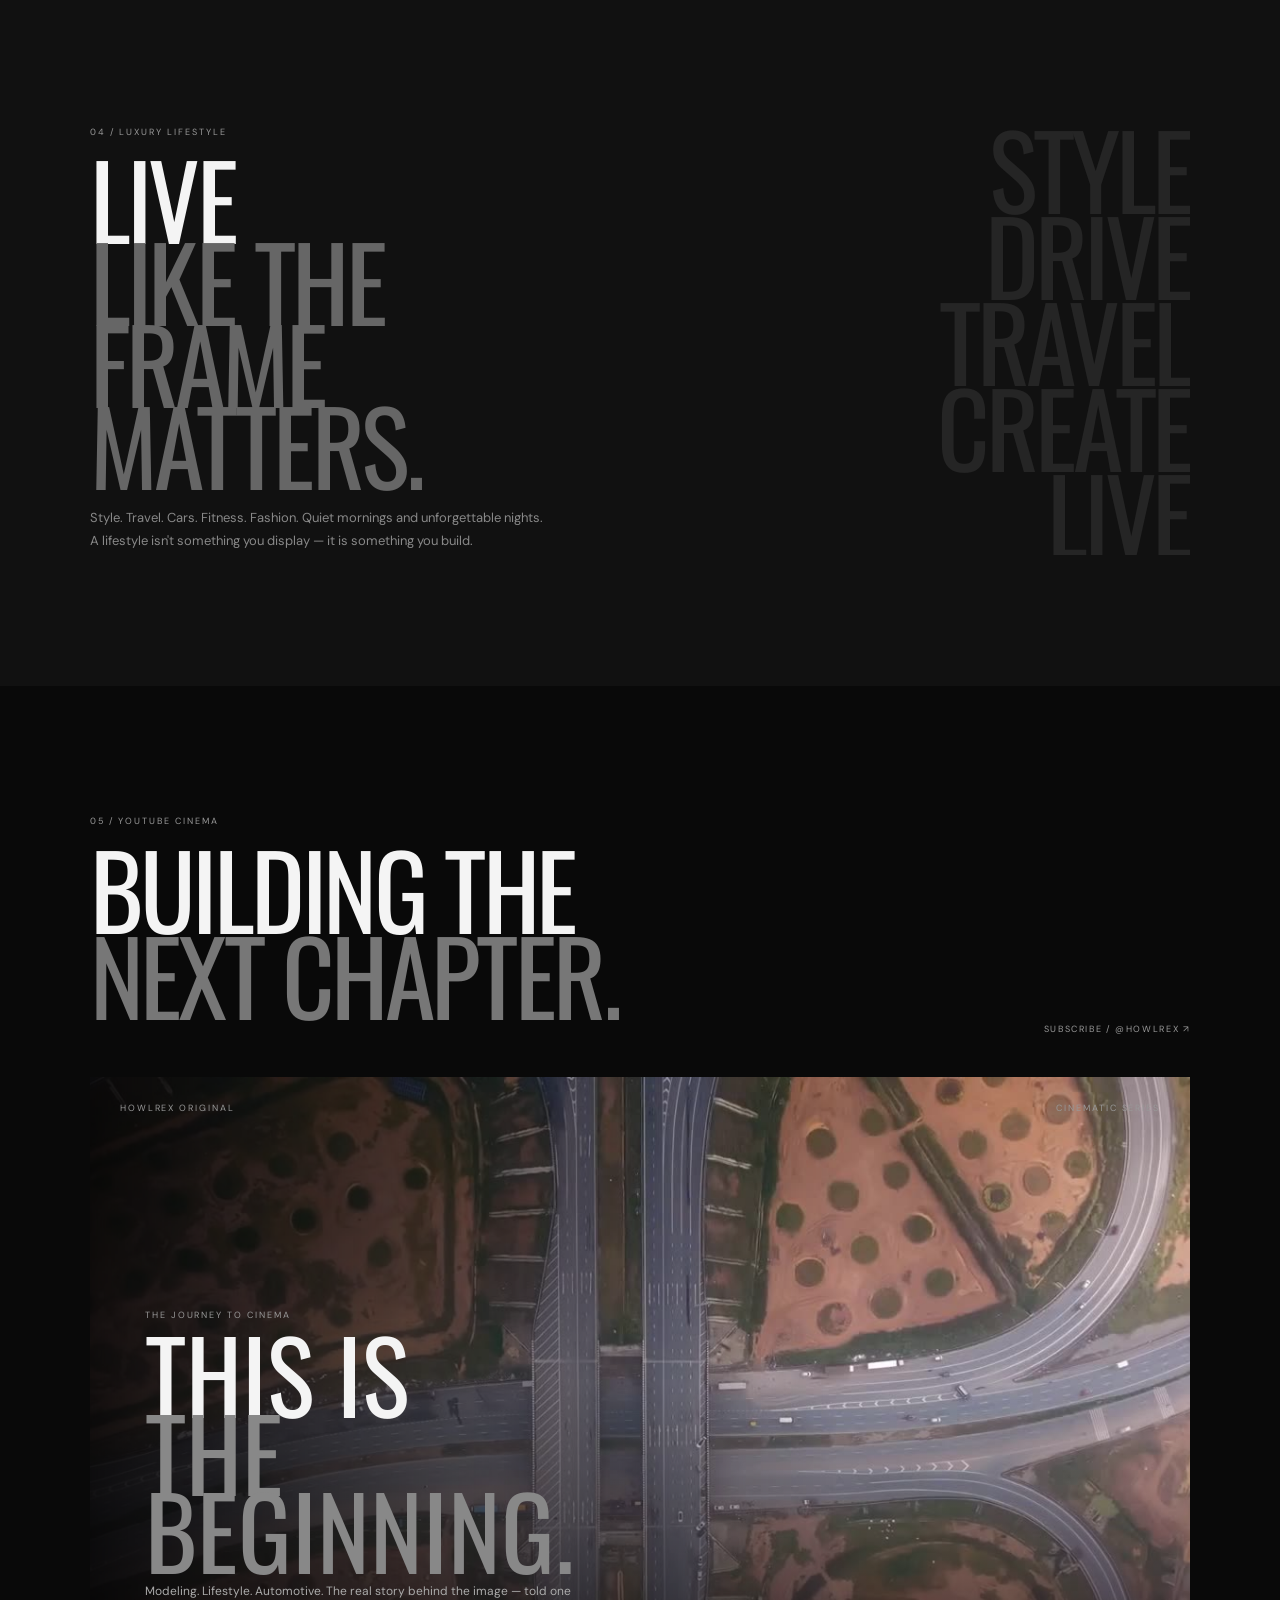
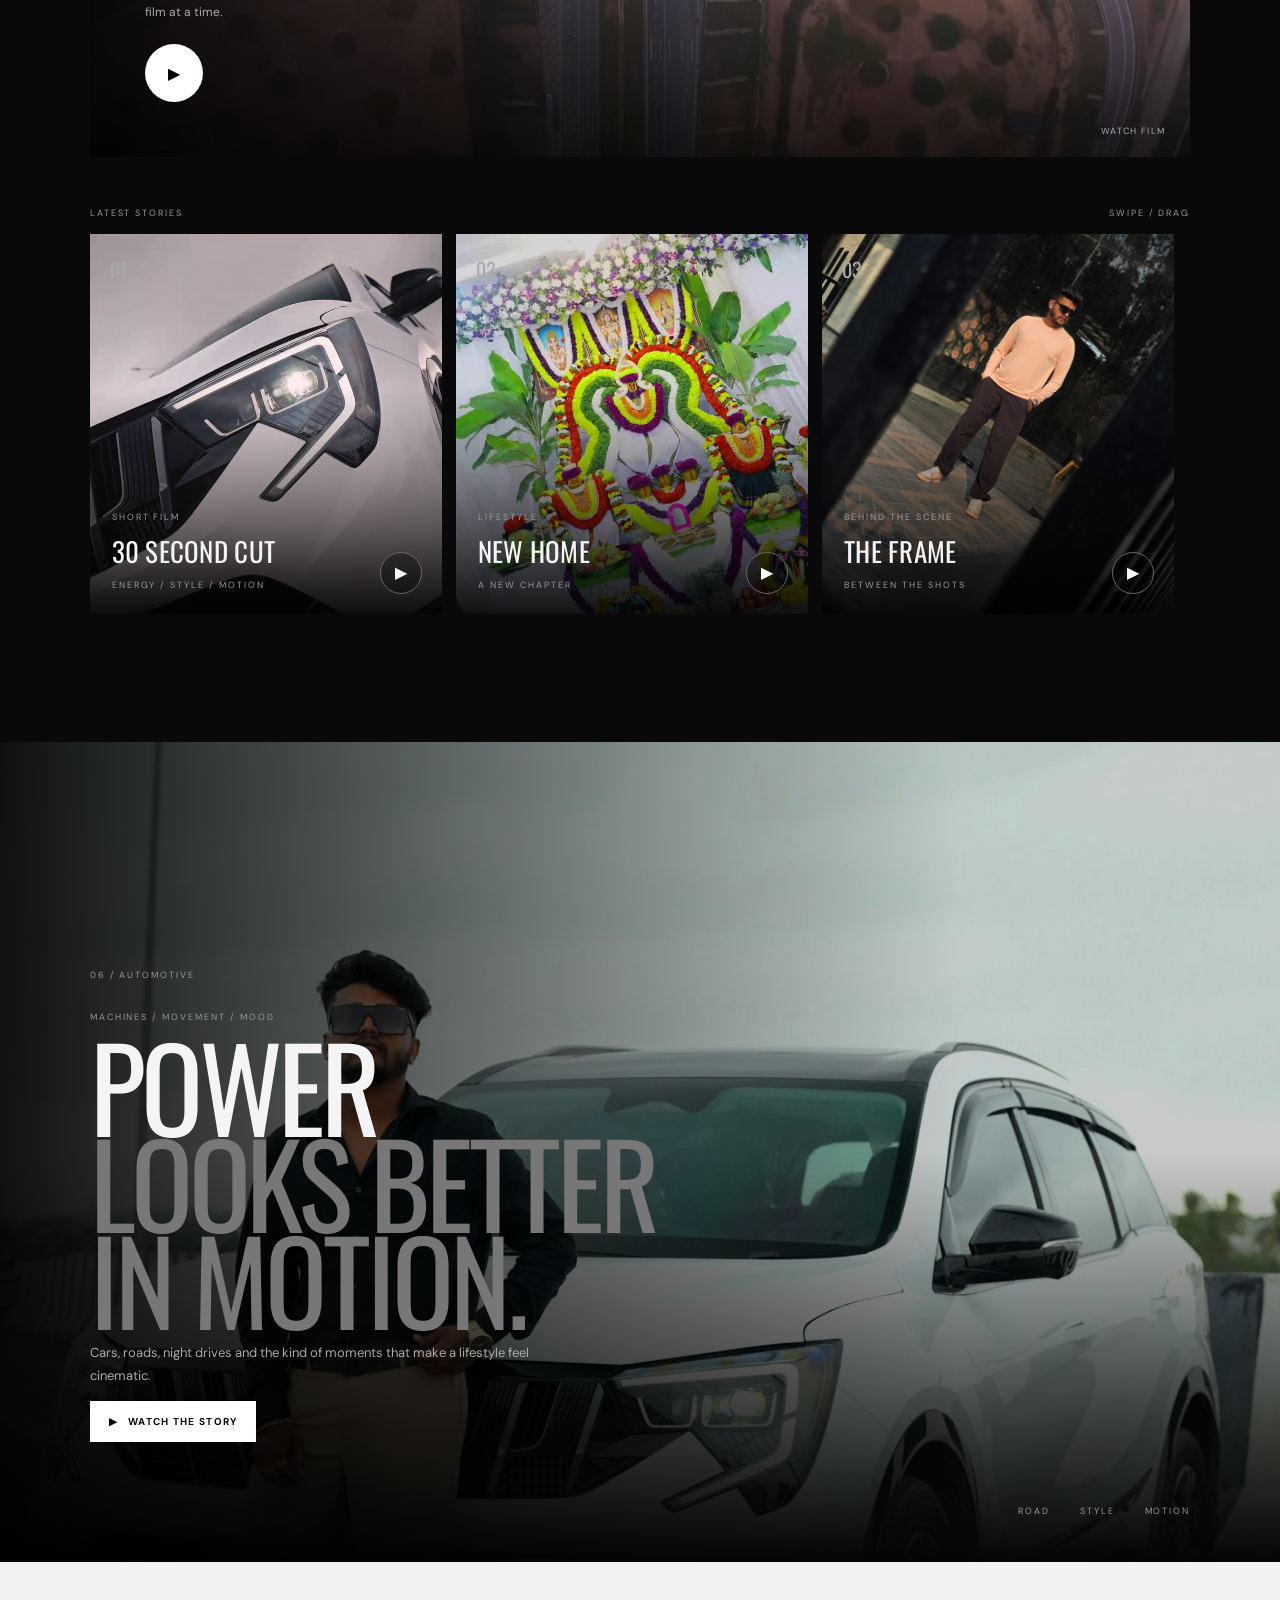
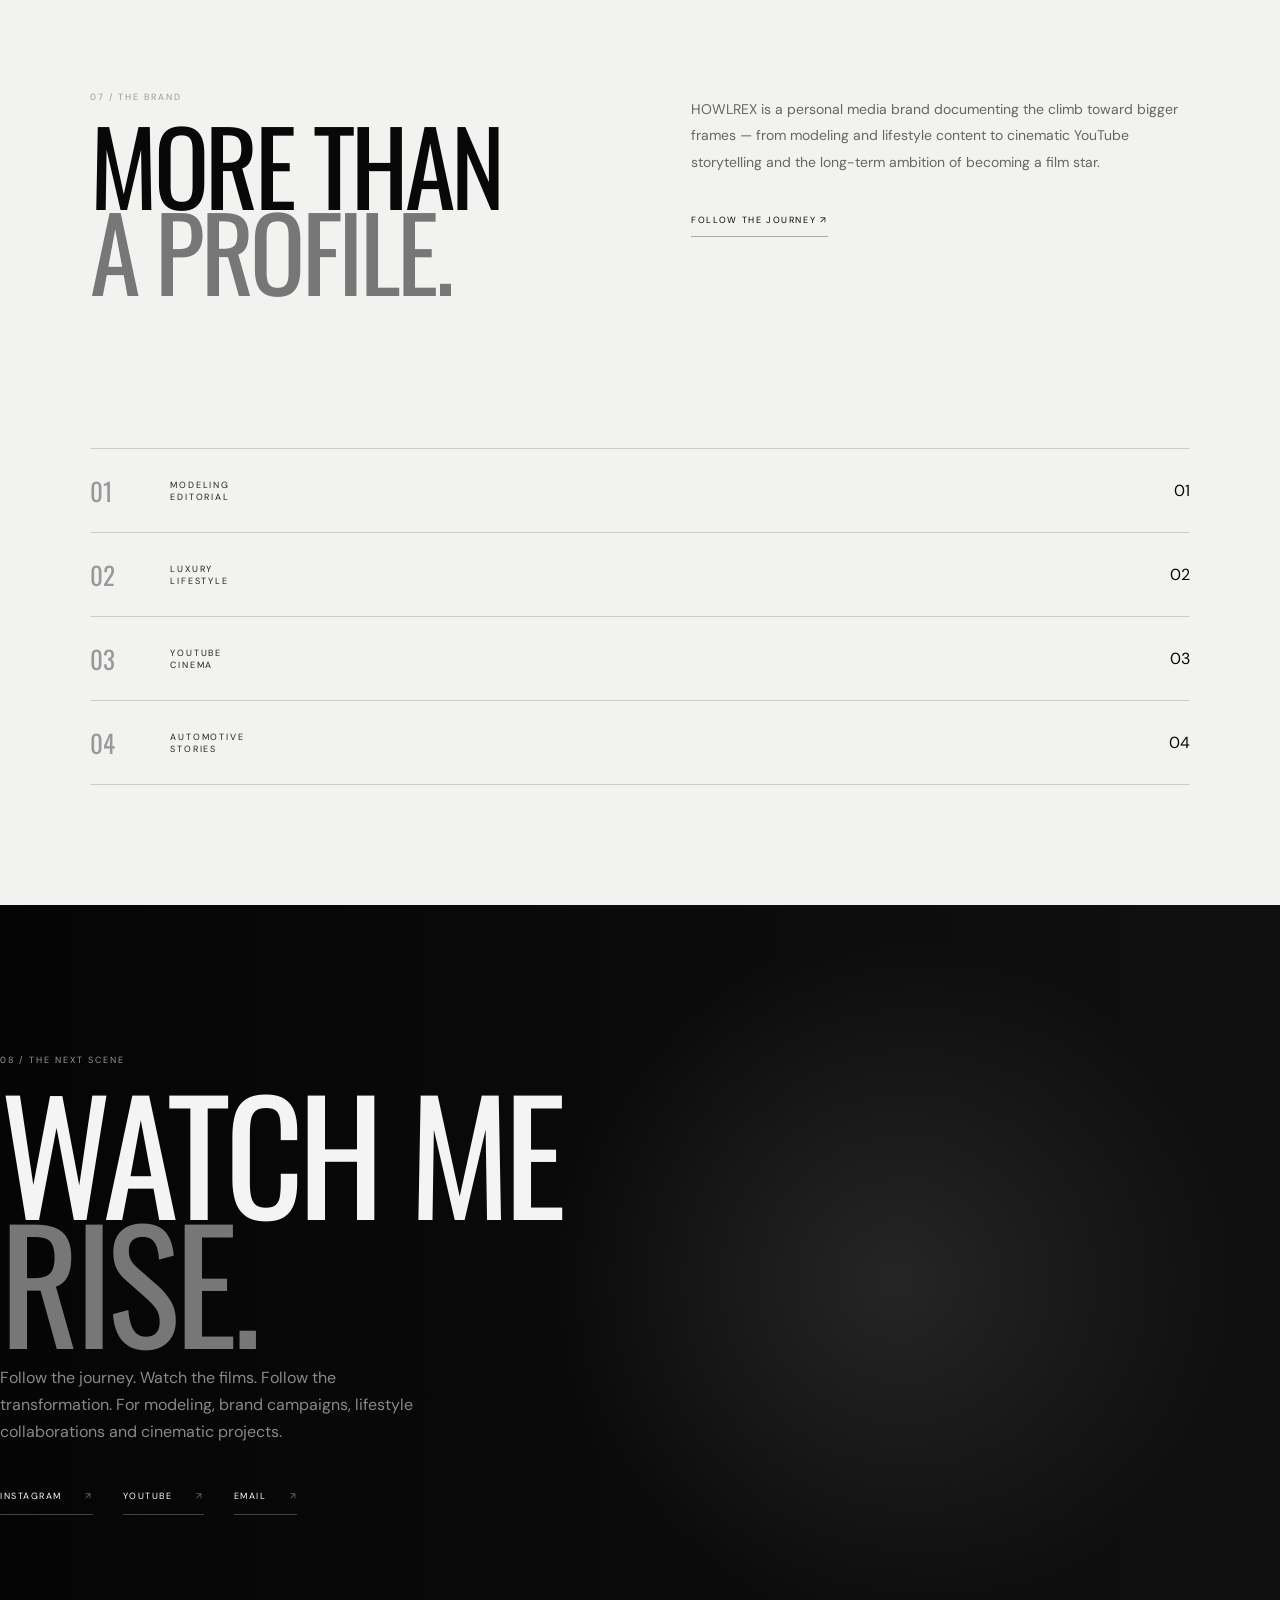
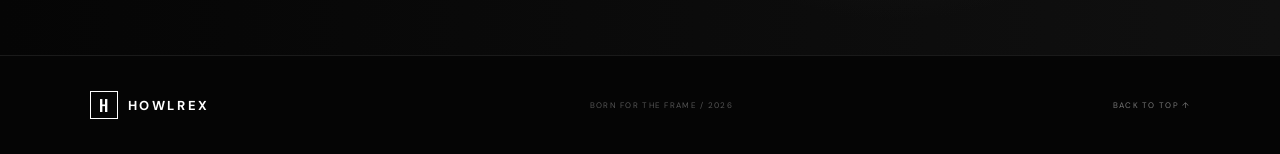
==== commit ae015301: "Strengthen HowlRex official identity and search metadata" ====
--- a/index.html
+++ b/index.html
@@ -3,7 +3,12 @@
 <head>
 <meta charset="utf-8"><meta name="viewport" content="width=device-width,initial-scale=1">
 <meta name="theme-color" content="#050505">
-<meta name="description" content="HOWLREX — luxury lifestyle, modeling, cinema, automotive and the personal journal of an aspiring film star.">
+<meta name="description" content="HowlRex — official website for modeling, lifestyle, cinema, automotive and personal storytelling. Find the official HowlRex YouTube channel and Instagram @howlrex07.">
+<meta name="application-name" content="HowlRex">
+<meta name="referrer" content="strict-origin-when-cross-origin">
+<meta property="og:type" content="website">
+<meta property="og:locale" content="en_IN">
+<meta property="og:updated_time" content="2026-10-03T00:00:00+05:30">
 <meta property="og:title" content="HOWLREX — Born for the Frame">
 <meta property="og:description" content="Modeling • Lifestyle • Cinema • Automotive • Personal Journal">
 <title>HOWLREX — BORN FOR THE FRAME</title>
@@ -12,7 +17,7 @@
 <link rel="canonical" href="https://howlrex-website.vercel.app/">
 <meta name="robots" content="index,follow,max-image-preview:large,max-snippet:-1,max-video-preview:-1">
 <meta name="author" content="HOWLREX">
-<meta name="keywords" content="HowlRex, HOWLREX, howlrex07, official HowlRex, HowlRex model, HowlRex lifestyle">
+<meta name="keywords" content="HowlRex, Howl Rex, HOWLREX, howlrex, howl rex, howlrex07, official HowlRex, Howl Rex YouTube, Howl Rex Instagram, HowlRex website, HowlRex model, HowlRex lifestyle, HowlRex cinema, HowlRex automotive">
 <meta property="og:url" content="https://howlrex-website.vercel.app/">
 <meta property="og:site_name" content="HOWLREX">
 <meta property="og:image" content="https://howlrex-website.vercel.app/assets/img/banner.png.jpeg">
@@ -31,14 +36,15 @@
     "@type":"Person",
     "@id":"https://howlrex-website.vercel.app/#howlrex",
     "name":"HOWLREX",
-    "alternateName":["HowlRex","howlrex","howlrex07"],
+    "alternateName":["HowlRex","Howl Rex","howlrex","HOWLREX","howlrex07","Official HowlRex"],
     "url":"https://howlrex-website.vercel.app/",
     "description":"Model, creator and lifestyle storyteller building toward a cinematic career.",
     "image":"https://howlrex-website.vercel.app/assets/img/banner.png.jpeg",
     "sameAs":[
       "https://www.instagram.com/howlrex07/",
       "https://www.youtube.com/@HowlRex"
-    ]
+    ],
+    "identifier":"howlrex07"
   }
 }
 </script>
@@ -49,7 +55,9 @@
   "name":"HOWLREX",
   "alternateName":["HowlRex","howlrex","HOWLREX official"],
   "url":"https://howlrex-website.vercel.app/",
-  "description":"Official HOWLREX personal website — modeling, luxury lifestyle, cinema, automotive and personal blog."
+  "description":"Official HowlRex website — the central home for HowlRex modeling, lifestyle, cinema, automotive and personal storytelling.",
+  "alternateName":["Howl Rex","HOWLREX","Official HowlRex","HowlRex website"],
+  "potentialAction":{"@type":"SearchAction","target":"https://howlrex-website.vercel.app/?q={search_term_string}","query-input":"required name=search_term_string"}
 }
 </script>
 </head>
@@ -59,7 +67,7 @@
 <div class="nav-right"><a class="social-mini" href="https://www.instagram.com/howlrex07?stkn=MTJjazU2d25rc29kZg==" target="_blank" rel="noopener">IG</a><a class="watch-mini" href="https://www.youtube.com/@HowlRex" target="_blank" rel="noopener">YouTube ↗</a><button class="menu-btn" aria-label="Open menu" aria-expanded="false"><span></span><span></span></button></div></header>
 <aside class="mobile-menu" aria-hidden="true"><div class="mobile-menu-head"><span>HOWLREX / PERSONAL WORLD</span><span>2026</span></div><a href="#home">01 <b>Home</b></a><a href="#story">02 <b>Story</b></a><a href="#model">03 <b>Model</b></a><a href="#journal">04 <b>Journal</b></a><a href="#cinema">05 <b>Cinema</b></a><a href="#contact">06 <b>Contact</b></a><div class="mobile-social"><a href="https://www.instagram.com/howlrex07?stkn=MTJjazU2d25rc29kZg==" target="_blank" rel="noopener">Instagram ↗</a><a href="https://www.youtube.com/@HowlRex" target="_blank" rel="noopener">YouTube ↗</a></div></aside>
 <main>
-<section class="hero" id="home"><div class="hero-media"></div><div class="hero-shade"></div><div class="hero-lines"></div><div class="hero-content reveal"><p class="eyebrow"><span></span> PERSONAL BRAND / 2026</p><h1>BORN<br><em>FOR THE</em><br><strong>FRAME.</strong></h1><p class="hero-sub">Model <i>•</i> Creator <i>•</i> Lifestyle <i>•</i> Future Film Star</p><p class="hero-intro">Luxury is the atmosphere. Cinema is the ambition. This is the journey.</p><div class="hero-time reveal" aria-label="Live HowlRex time"><div class="time-head"><span class="live-dot"></span><span>LIVE / INDIA</span><span class="time-zone">IST · UTC+5:30</span></div><div class="live-clock" id="liveClock">00:00:00</div><div class="live-date" id="liveDate">LOADING DATE</div><div class="since-year">SINCE <strong>2026</strong></div><blockquote>“Time moves slowly but passes quickly.” <cite>— HOWL REX</cite></blockquote></div><div class="hero-actions"><button class="btn btn-white" data-video="main-film"><span>▶</span> Watch the world</button><a class="btn btn-line" href="#story">Enter the aura <span>↓</span></a></div></div><div class="hero-bottom"><span>ENTER THE JOURNEY</span><span class="hero-line"></span><span>01 / 08</span></div><div class="hero-corner">HOWLREX<br><small>MODEL / CREATOR / CINEMA / LIFESTYLE</small></div></section>
+<section class="hero" id="home"><div class="hero-media"></div><div class="hero-shade"></div><div class="hero-lines"></div><div class="hero-content reveal"><p class="eyebrow"><span></span> OFFICIAL HOWLREX / PERSONAL BRAND / 2026</p><h1>BORN<br><em>FOR THE</em><br><strong>FRAME.</strong></h1><p class="hero-sub">Model <i>•</i> Creator <i>•</i> Lifestyle <i>•</i> Future Film Star</p><p class="hero-intro">Luxury is the atmosphere. Cinema is the ambition. This is the journey.</p><div class="hero-time reveal" aria-label="Live HowlRex time"><div class="time-head"><span class="live-dot"></span><span>LIVE / INDIA</span><span class="time-zone">IST · UTC+5:30</span></div><div class="live-clock" id="liveClock">00:00:00</div><div class="live-date" id="liveDate">LOADING DATE</div><div class="since-year">SINCE <strong>2026</strong></div><blockquote>“Time moves slowly but passes quickly.” <cite>— HOWL REX</cite></blockquote></div><div class="hero-actions"><button class="btn btn-white" data-video="main-film"><span>▶</span> Watch the world</button><a class="btn btn-line" href="#story">Enter the aura <span>↓</span></a></div></div><div class="hero-bottom"><span>ENTER THE JOURNEY</span><span class="hero-line"></span><span>01 / 08</span></div><div class="hero-corner">HOWLREX / OFFICIAL<br><small>MODEL / CREATOR / CINEMA / LIFESTYLE</small></div></section>
 <section class="section manifesto" id="story"><div class="manifesto-top reveal"><p class="section-kicker">01 / THE VISION</p><span>PERSONAL NOTE — 001</span></div><div class="manifesto-grid"><div class="manifesto-title reveal"><h2>THE<br>DREAM IS<br><em>REAL.</em></h2></div><div class="manifesto-copy reveal"><p class="dropcap">One day, the frame gets bigger.</p><p>HOWLREX is being built for that moment — a personal world where modeling, luxury lifestyle, cinematic storytelling, ambition and everyday life meet.</p><p>The destination is cinema. The journey is everything before it: the discipline, the style, the setbacks, the quiet mornings, the cameras, the cars and the courage to keep becoming.</p><a class="text-link light-link" href="#journal">Enter the journal <span>→</span></a></div></div><div class="manifesto-footer"><span>AMBITION</span><span>DISCIPLINE</span><span>PRESENCE</span><span>CINEMA</span></div></section>
 <section class="section model" id="model"><div class="section-top reveal"><div><p class="section-kicker">02 / MODELING</p><h2>Made for<br><em>the close-up.</em></h2></div><a href="https://www.instagram.com/howlrex07?stkn=MTJjazU2d25rc29kZg==" target="_blank" rel="noopener" class="view-all">FOLLOW @HOWLREX07 ↗</a></div><div class="model-grid"><article class="model-card model-a reveal"><div class="model-photo"></div><div class="model-caption"><small>PORTRAIT / 01</small><h3>PRESENCE</h3></div></article><article class="model-card model-b reveal"><div class="model-photo"></div><div class="model-caption"><small>EDITORIAL / 02</small><h3>VISION</h3></div></article><article class="model-card model-c reveal"><div class="model-photo"></div><div class="model-caption"><small>FASHION / 03</small><h3>ATTITUDE</h3></div></article><article class="model-card model-d reveal"><div class="model-photo"></div><div class="model-caption"><small>STYLE / 04</small><h3>AURA</h3></div></article></div></section>
 <section class="aura-break"><div class="aura-word">AURA</div><div class="aura-center"><span>THE IMAGE IS ONLY THE BEGINNING</span><strong>PRESENCE</strong><span>THE REST IS FELT</span></div></section>
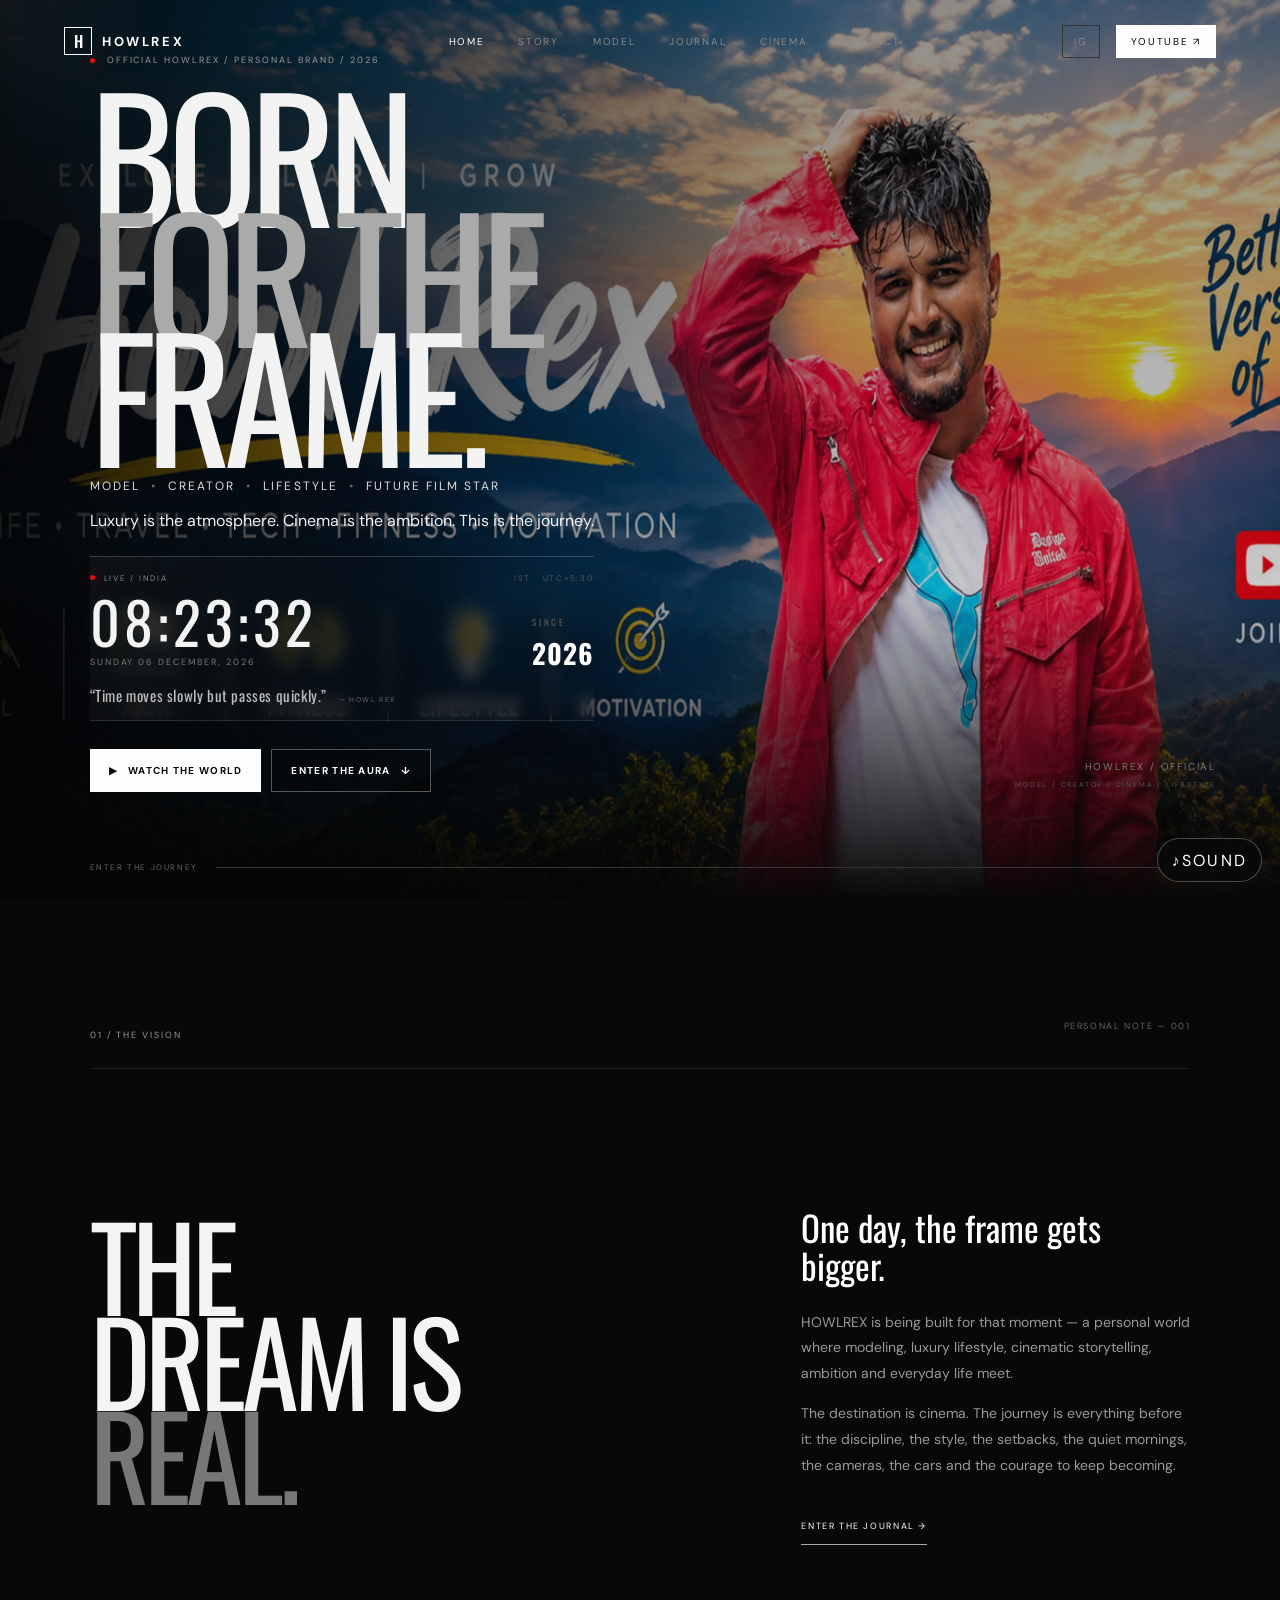
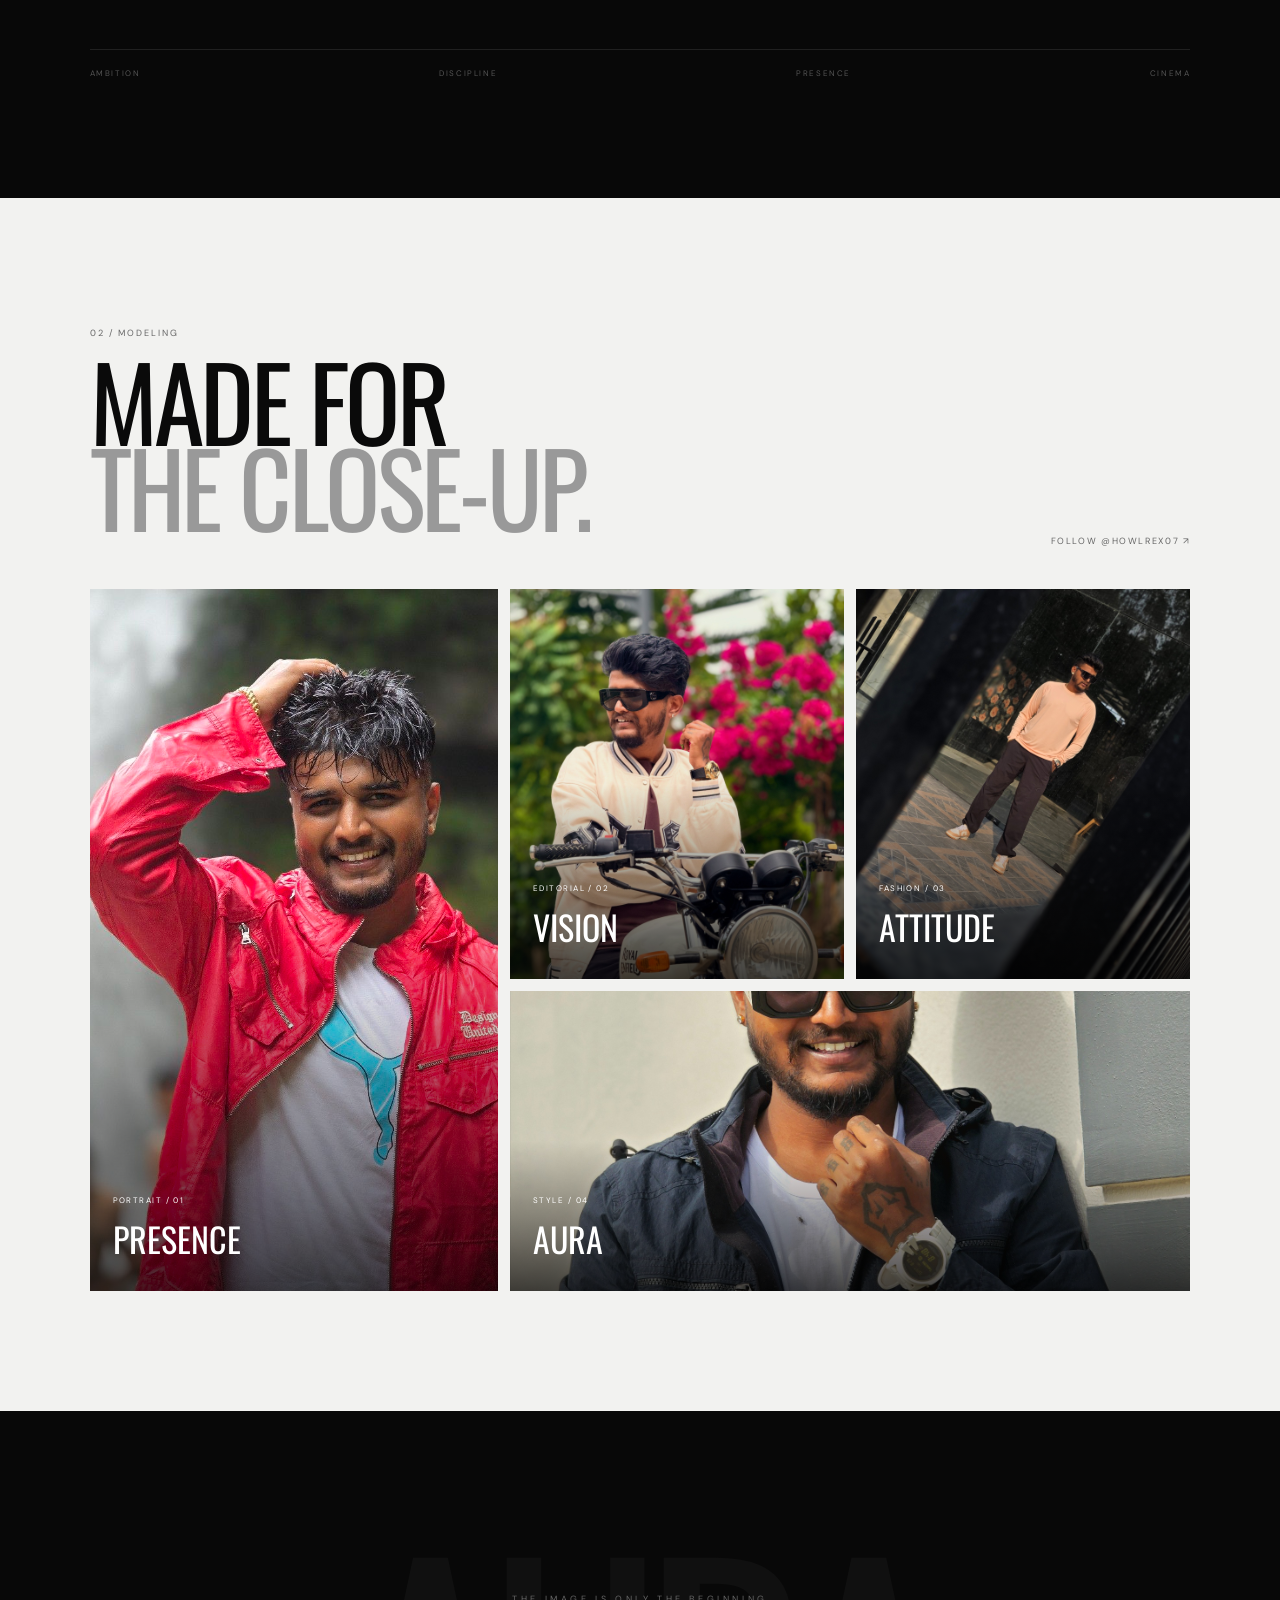
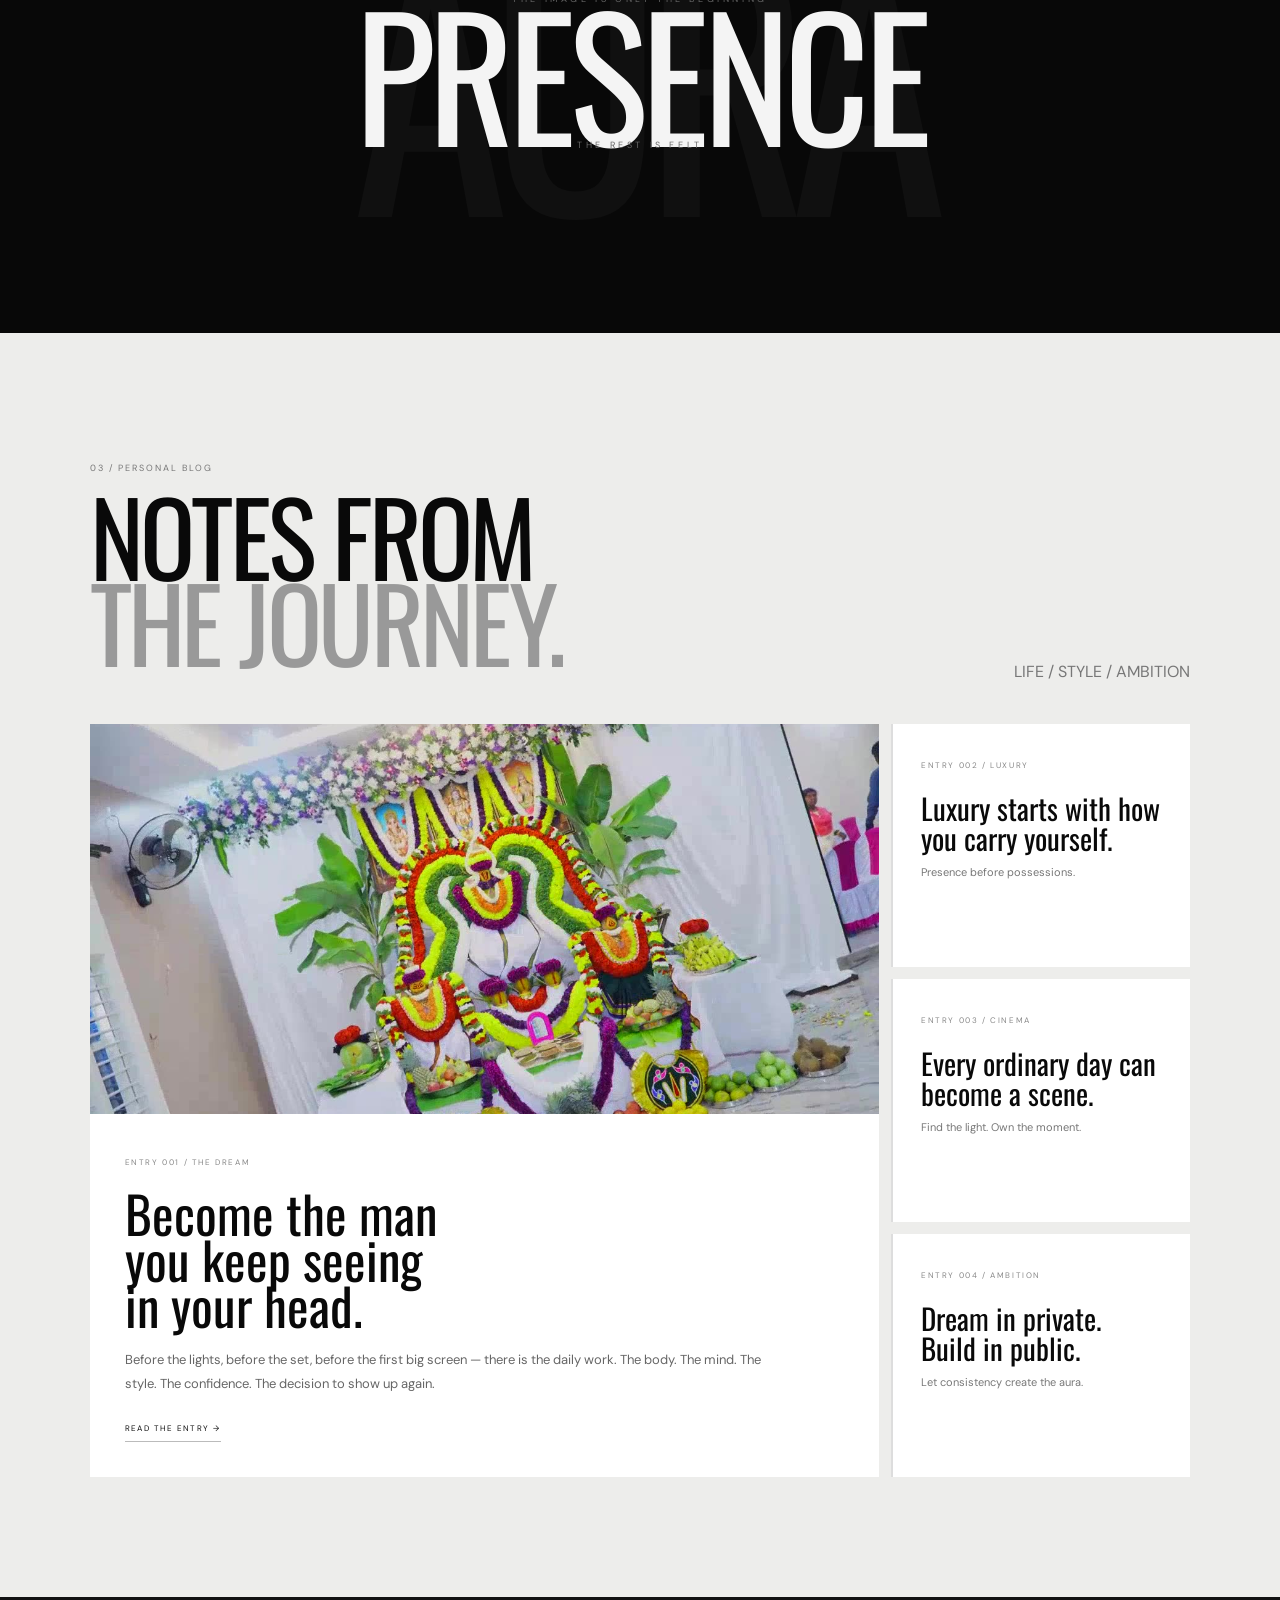
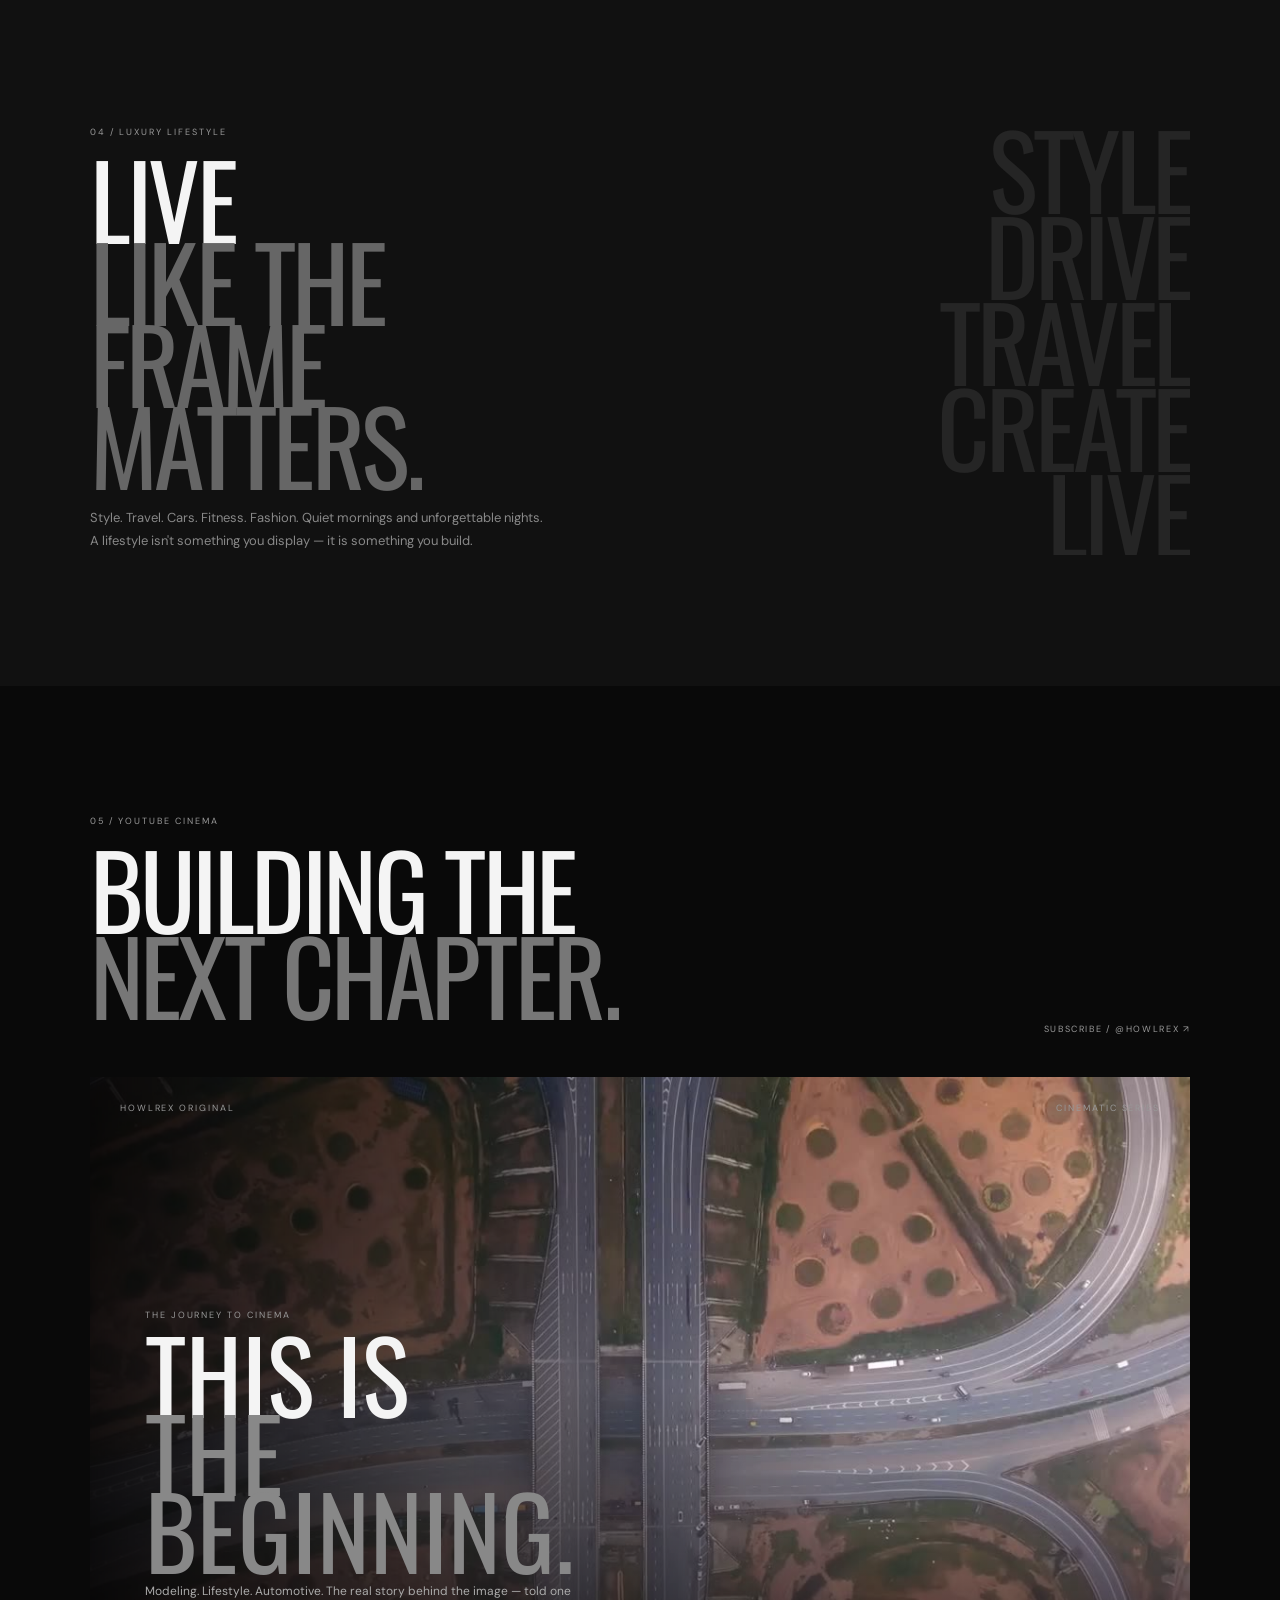
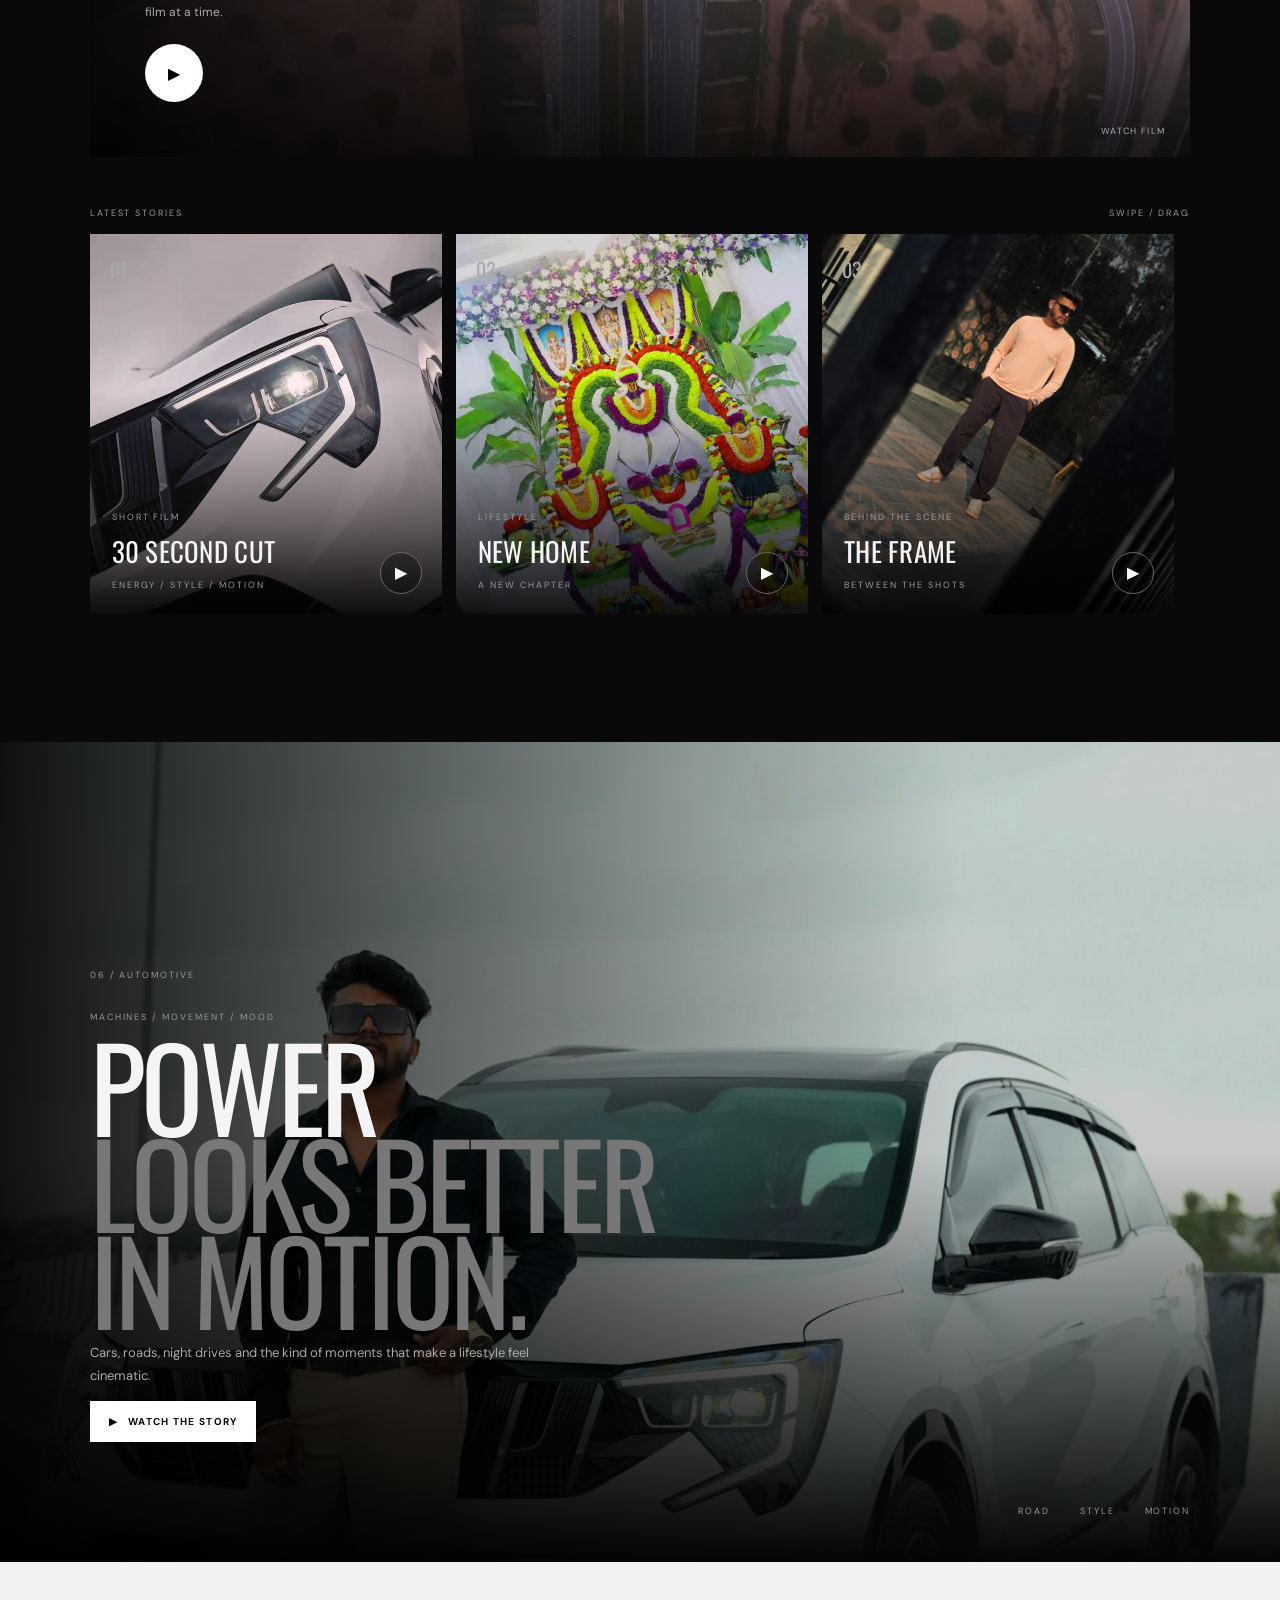
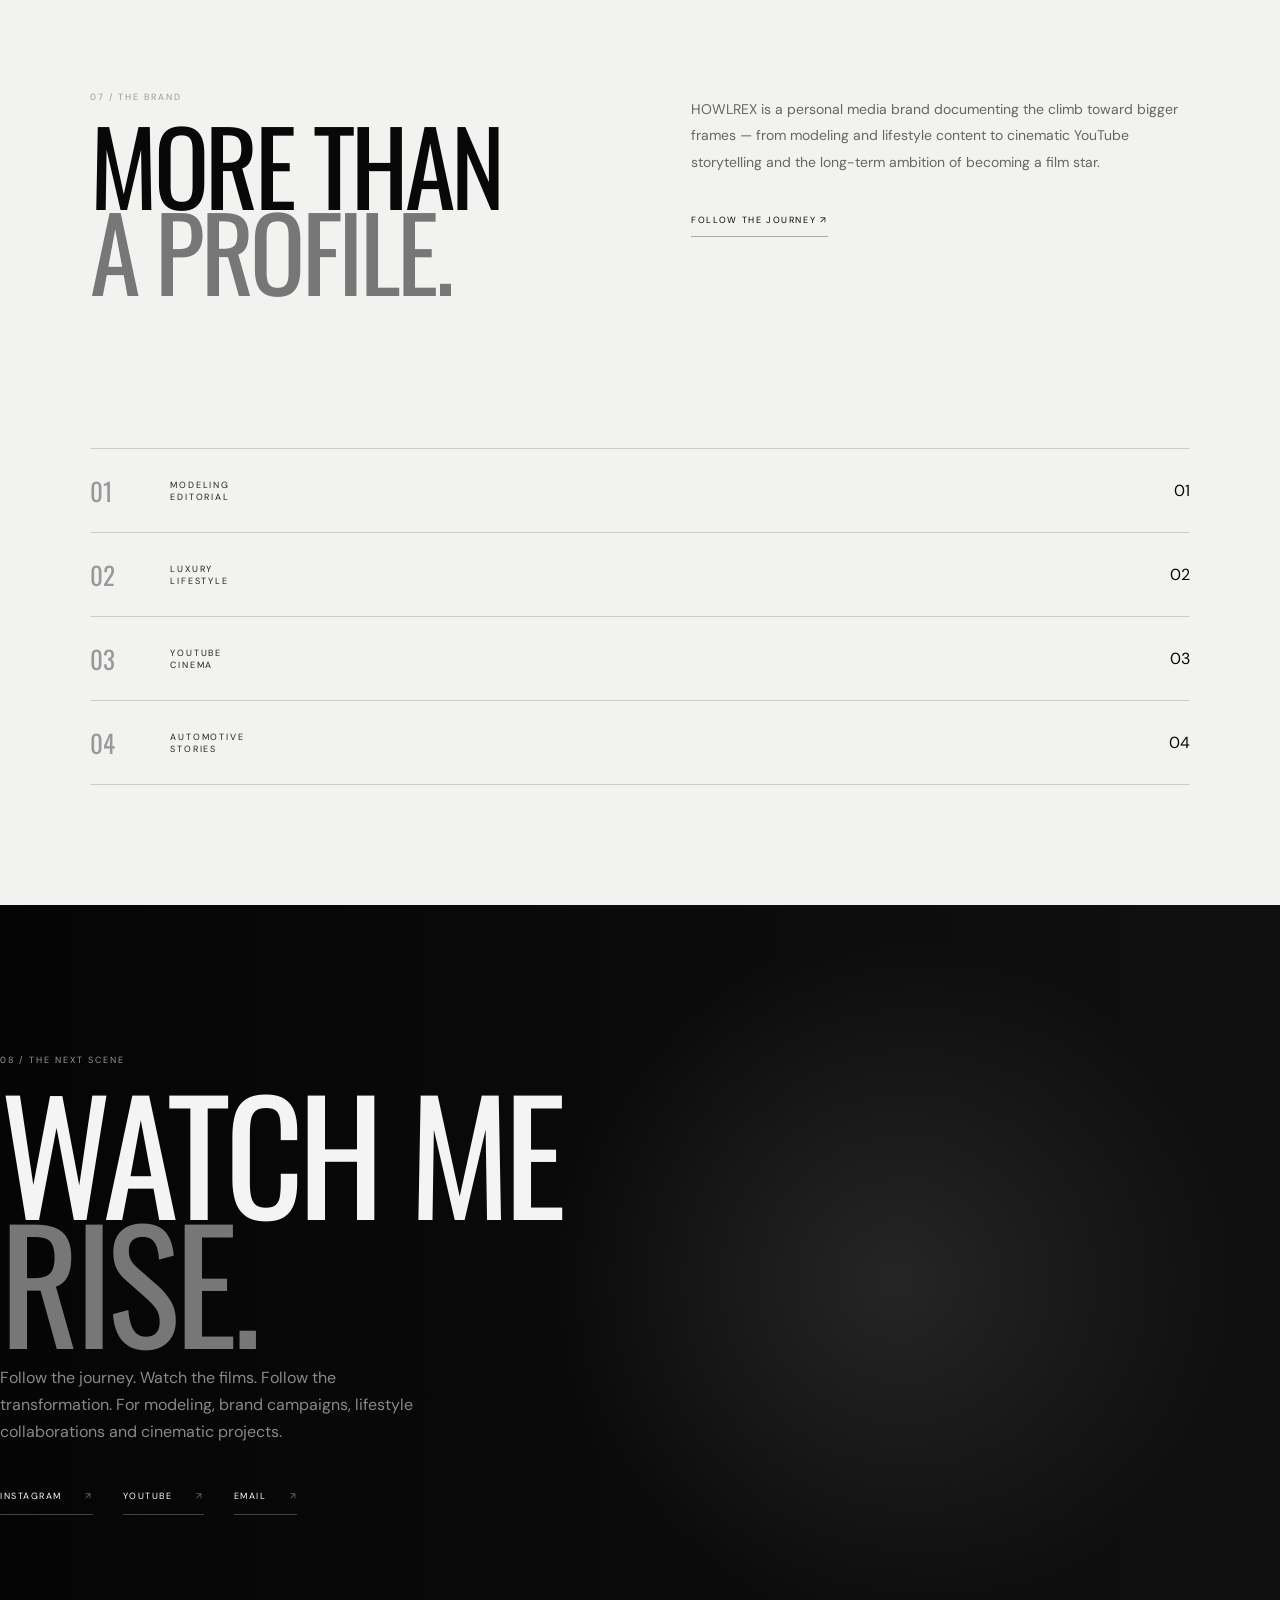
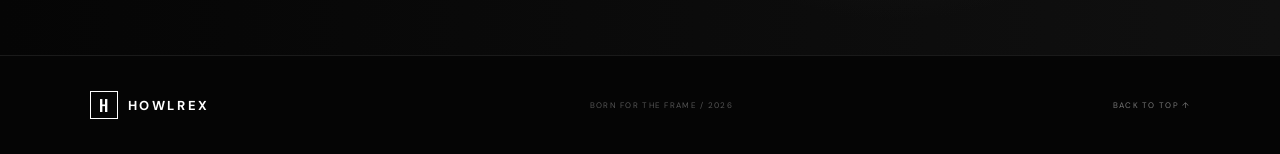
==== commit c2eb4aab: "Revise HowlRex Vault site HTML and CSP compatibility" ====
--- a/index.html
+++ b/index.html
@@ -78,24 +78,5 @@
 <section class="section about" id="about"><div class="about-heading reveal"><p class="section-kicker">07 / THE BRAND</p><h2>More than<br><em>a profile.</em></h2></div><div class="about-copy reveal"><p>HOWLREX is a personal media brand documenting the climb toward bigger frames — from modeling and lifestyle content to cinematic YouTube storytelling and the long-term ambition of becoming a film star.</p><a class="text-link dark-link" href="https://www.instagram.com/howlrex07?stkn=MTJjazU2d25rc29kZg==" target="_blank" rel="noopener">Follow the journey <span>↗</span></a></div><div class="about-list reveal"><div><b>01</b><span>MODELING<br>EDITORIAL</span><em>01</em></div><div><b>02</b><span>LUXURY<br>LIFESTYLE</span><em>02</em></div><div><b>03</b><span>YOUTUBE<br>CINEMA</span><em>03</em></div><div><b>04</b><span>AUTOMOTIVE<br>STORIES</span><em>04</em></div></div></section>
 <section class="contact" id="contact"><div class="contact-bg"></div><div class="contact-content reveal"><p class="section-kicker">08 / THE NEXT SCENE</p><h2>WATCH ME<br><em>RISE.</em></h2><p>Follow the journey. Watch the films. Follow the transformation. For modeling, brand campaigns, lifestyle collaborations and cinematic projects.</p><div class="contact-actions"><a href="https://www.instagram.com/howlrex07?stkn=MTJjazU2d25rc29kZg==" target="_blank" rel="noopener">Instagram <span>↗</span></a><a href="https://www.youtube.com/@HowlRex" target="_blank" rel="noopener">YouTube <span>↗</span></a><a href="mailto:hello@howlrex.com">Email <span>↗</span></a></div></div></section>
 </main><footer><a class="brand" href="#home"><span class="brand-mark">H</span><span>HOWLREX</span></a><span>BORN FOR THE FRAME / 2026</span><a href="#home">BACK TO TOP ↑</a></footer>
-<div class="video-modal" aria-hidden="true"><div class="video-backdrop"></div><div class="video-dialog"><button class="video-close" aria-label="Close video">×</button><video id="player" controls playsinline preload="metadata"></video><div class="player-bar"><span id="playerTitle">HOWLREX</span><span>ESC TO CLOSE</span></div></div></div><div class="audio-control" aria-label="Background music controls"><button id="musicToggle" type="button" aria-label="Start background music" aria-pressed="false"><span class="music-icon">♪</span><span class="music-label">SOUND</span></button><audio id="backgroundMusic" controls loop preload="metadata" playsinline><source src="assets/audio/howlrex-background.m4a?v=20261003" type="audio/mp4"></audio></div><script src="script.js?v=20261003-2"></script>
-<script>
-/* HOWLREX RESILIENCE CLOCK — runs even if the enhancement layer fails */
-(function(){
-  function tick(){
-    var clock=document.getElementById("liveClock"), date=document.getElementById("liveDate");
-    if(!clock||!date)return;
-    var now=new Date();
-    var parts=new Intl.DateTimeFormat("en-IN",{
-      timeZone:"Asia/Kolkata",hour:"2-digit",minute:"2-digit",second:"2-digit",hour12:false
-    }).formatToParts(now);
-    var get=function(type){var p=parts.find(function(x){return x.type===type});return p?p.value:"00"};
-    clock.textContent=get("hour")+":"+get("minute")+":"+get("second");
-    date.textContent=new Intl.DateTimeFormat("en-IN",{
-      timeZone:"Asia/Kolkata",weekday:"long",day:"2-digit",month:"long",year:"numeric"
-    }).format(now).toUpperCase();
-  }
-  tick();
-  setInterval(tick,1000);
-})();
-</script></body></html>+<div class="video-modal" aria-hidden="true"><div class="video-backdrop"></div><div class="video-dialog"><button class="video-close" aria-label="Close video">×</button><video id="player" controls playsinline preload="metadata"></video><div class="player-bar"><span id="playerTitle">HOWLREX</span><span>ESC TO CLOSE</span></div></div></div><div class="audio-control" aria-label="Background music controls"><button id="musicToggle" type="button" aria-label="Start background music" aria-pressed="false"><span class="music-icon">♪</span><span class="music-label">SOUND</span></button><audio id="backgroundMusic" controls loop preload="auto" playsinline><source src="assets/audio/howlrex-background.m4a?v=20261003" type="audio/mp4"></audio></div><script src="script.js?v=20261003-2"></script>
+</body></html>
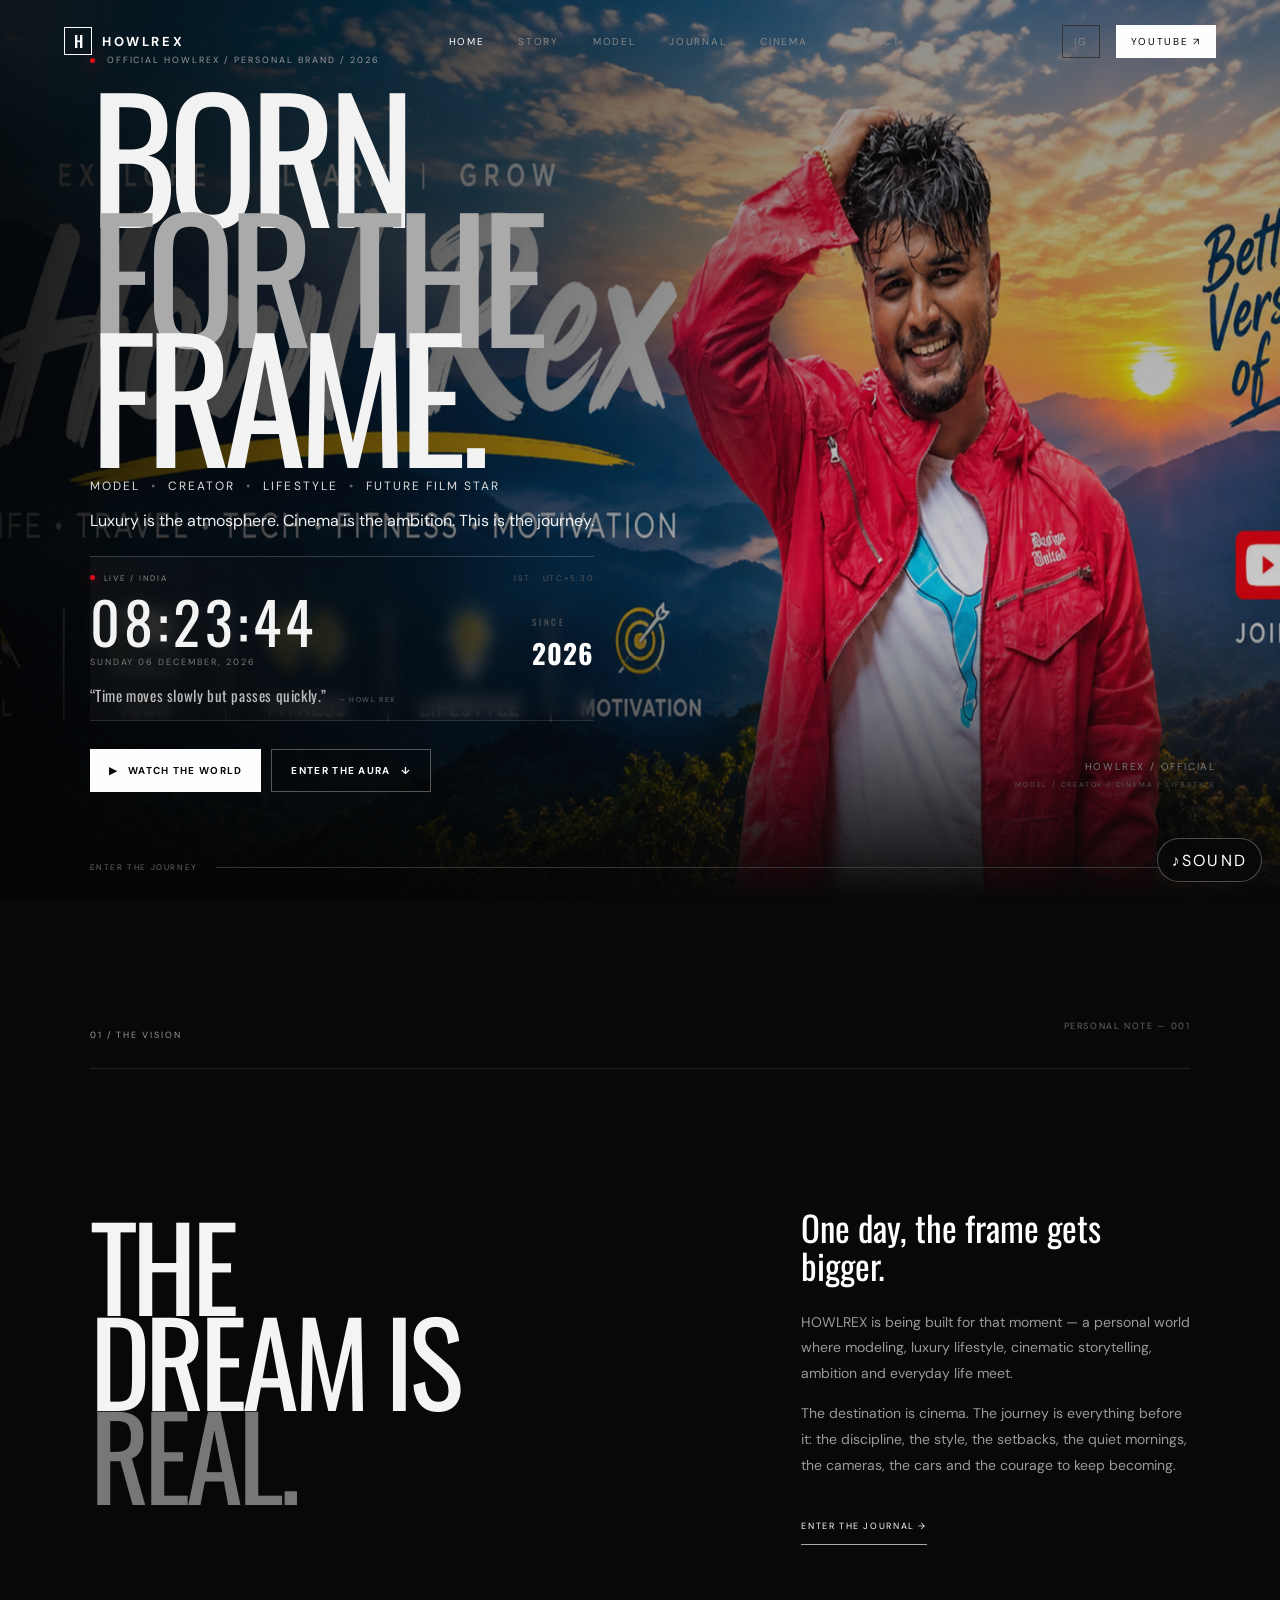
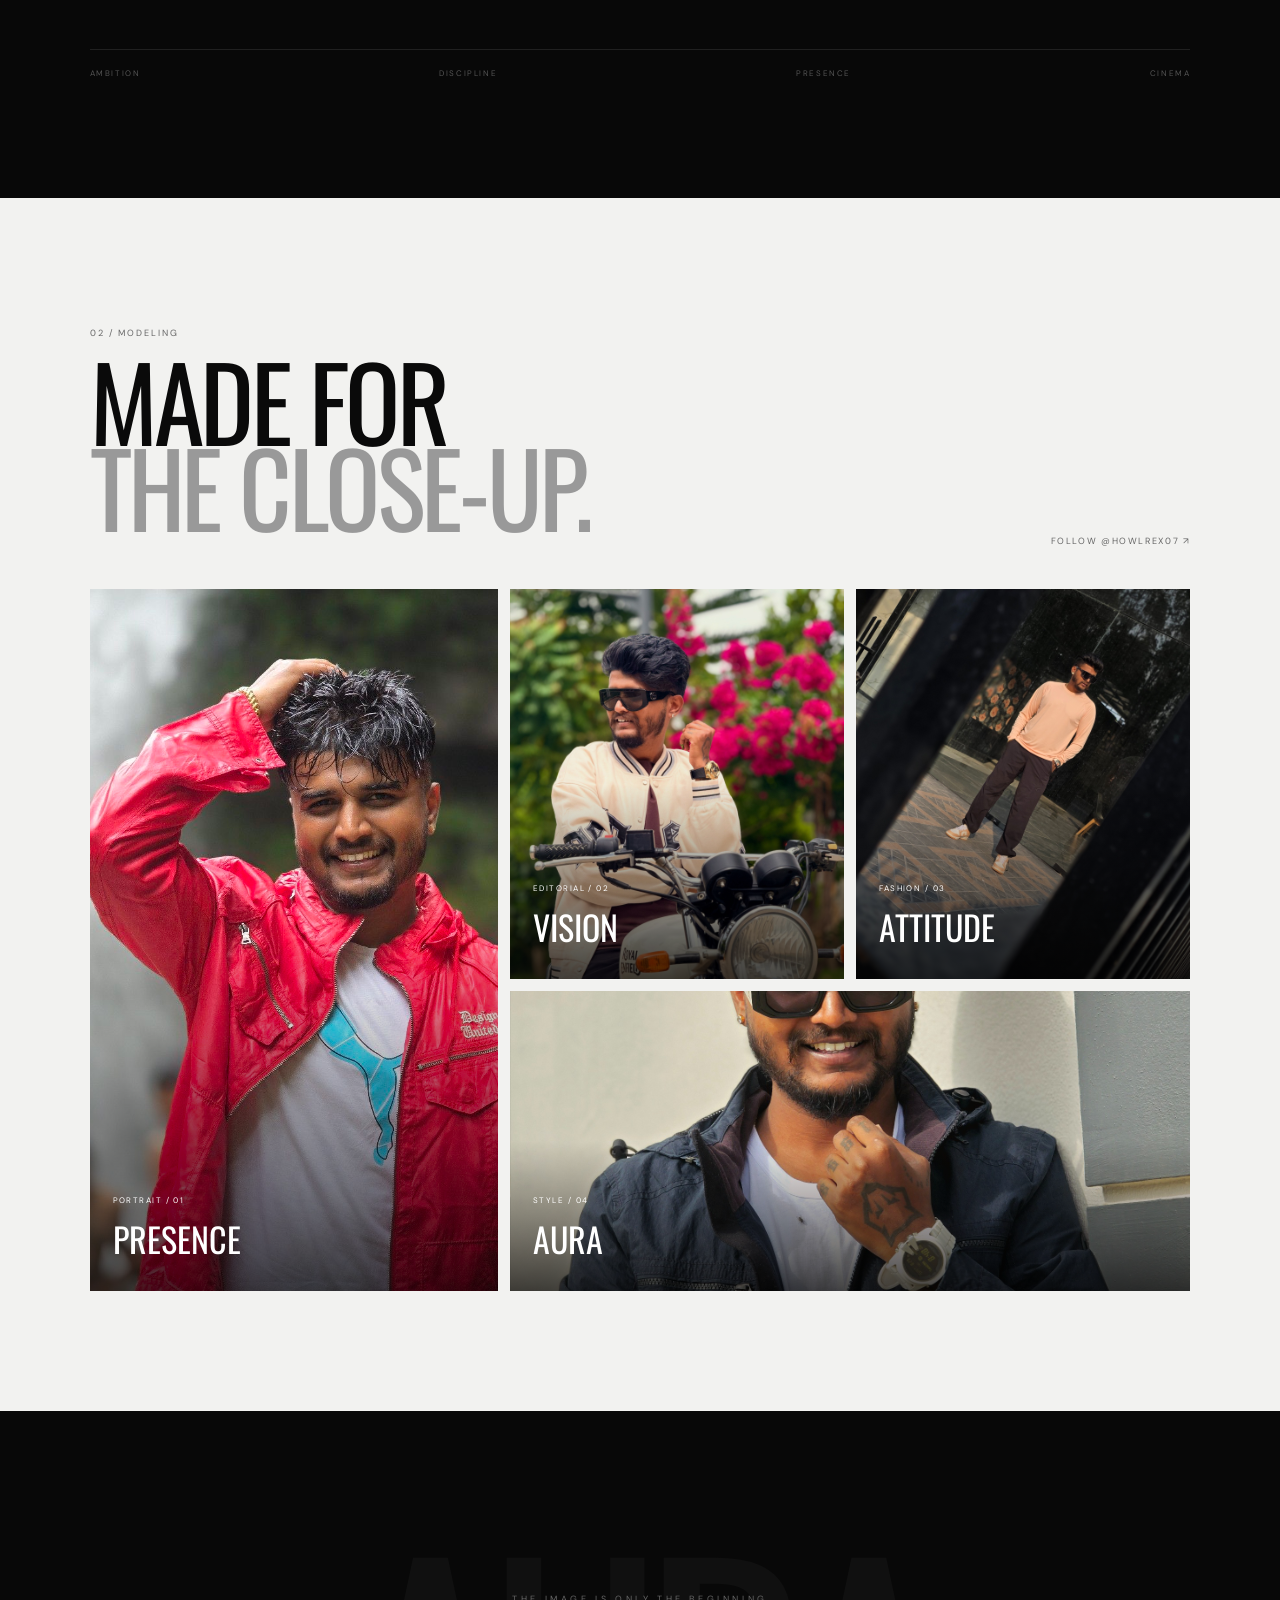
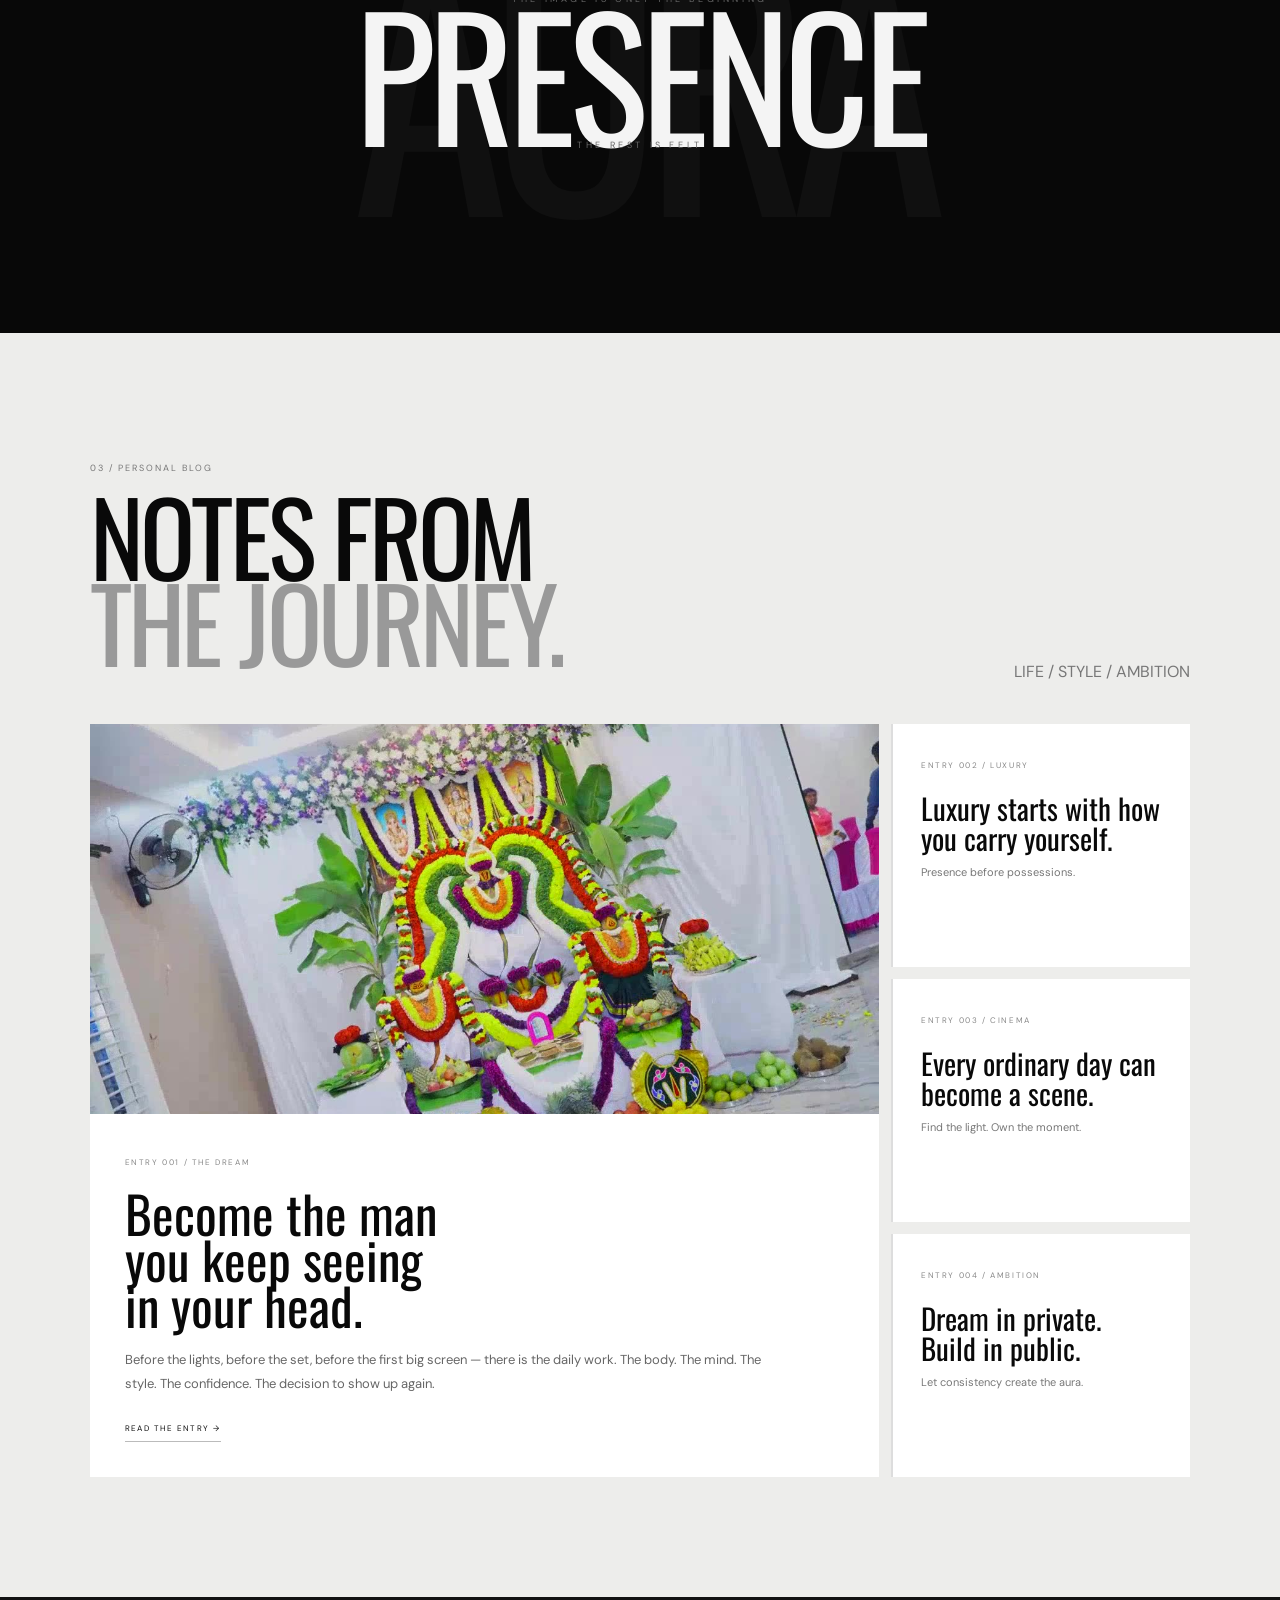
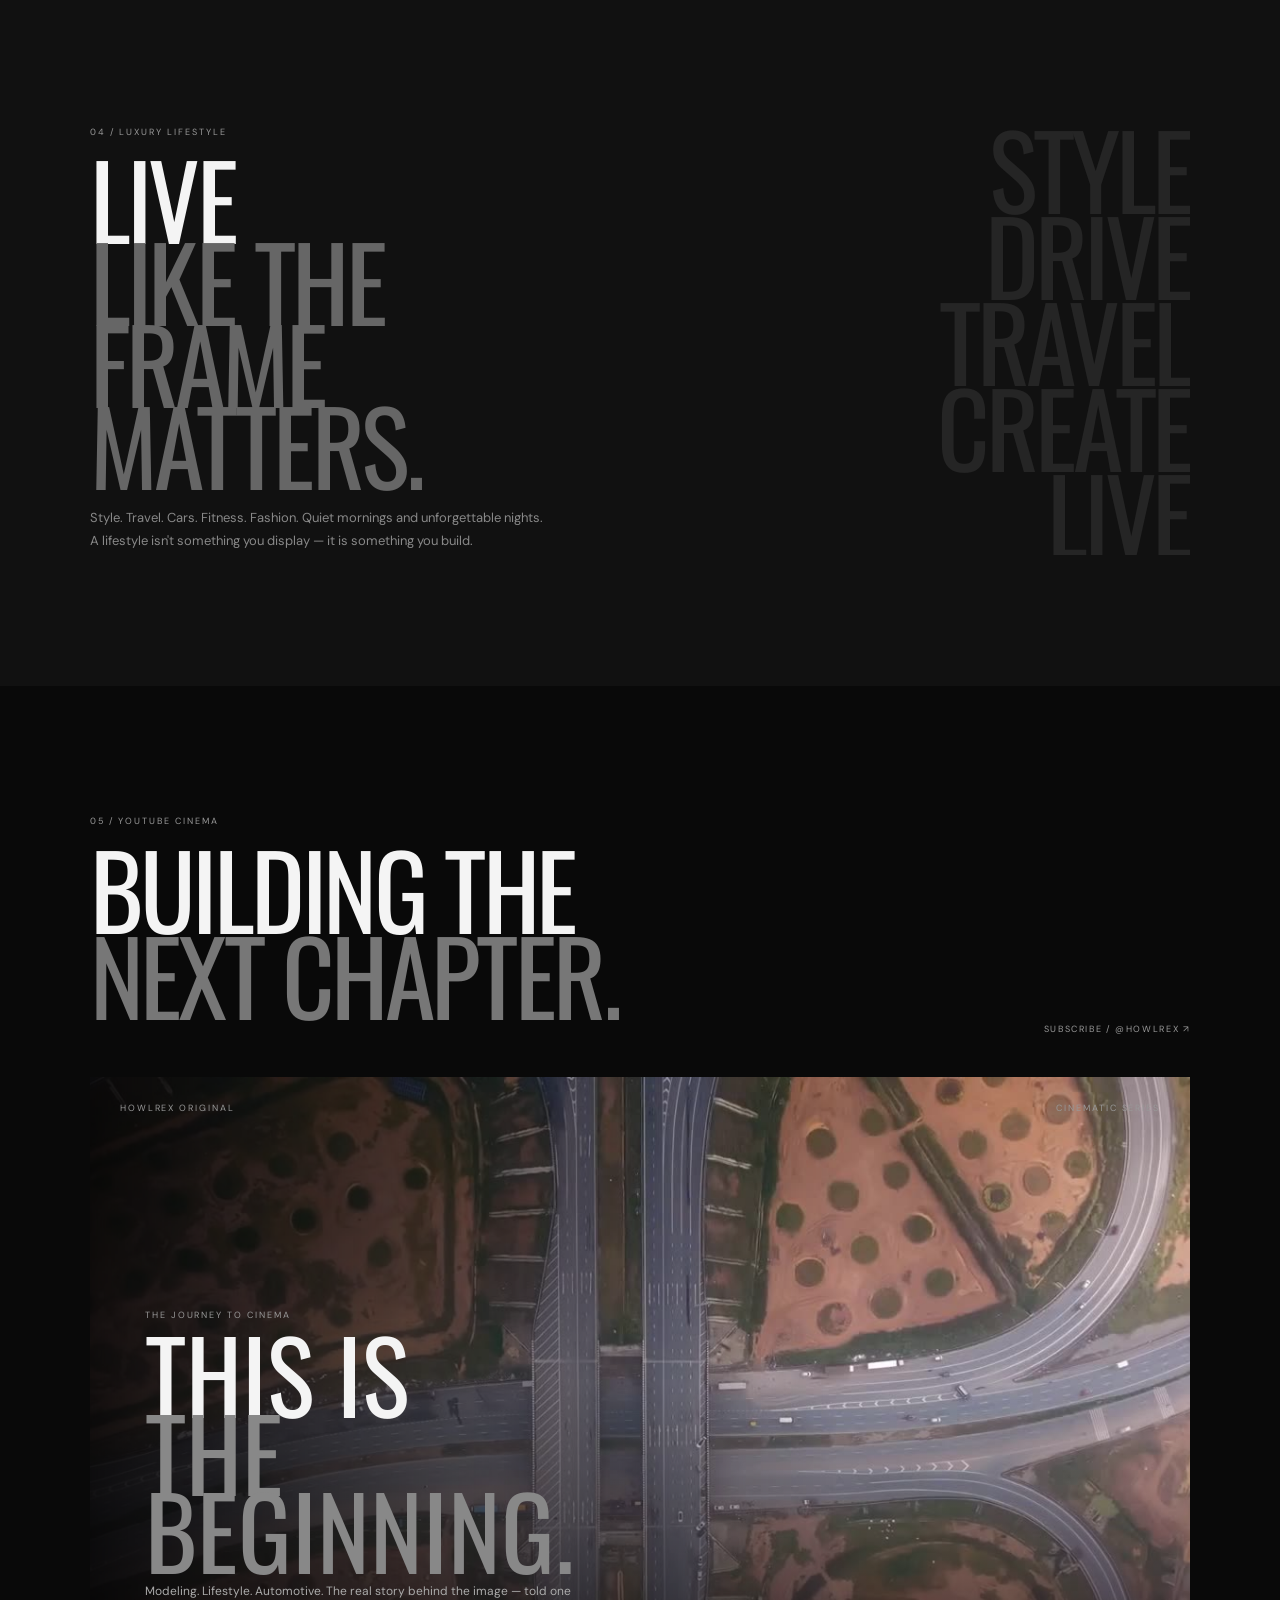
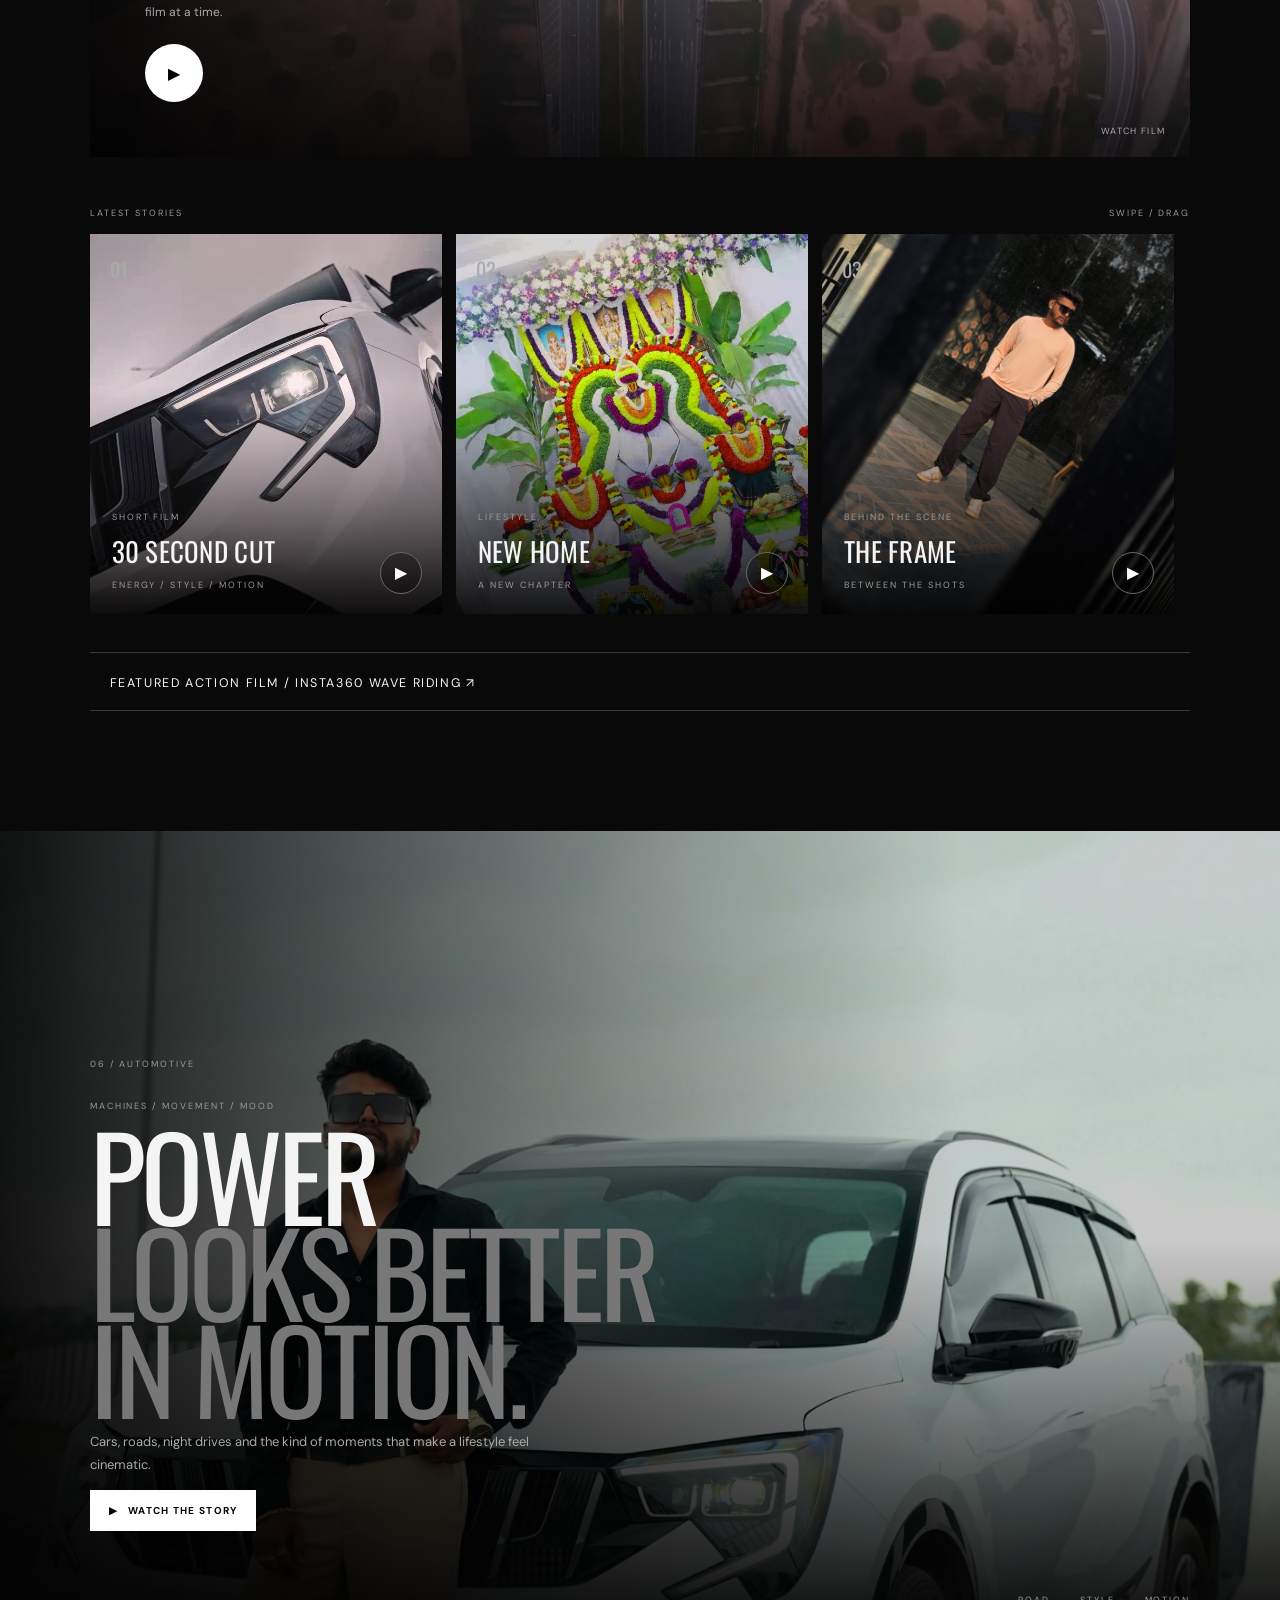
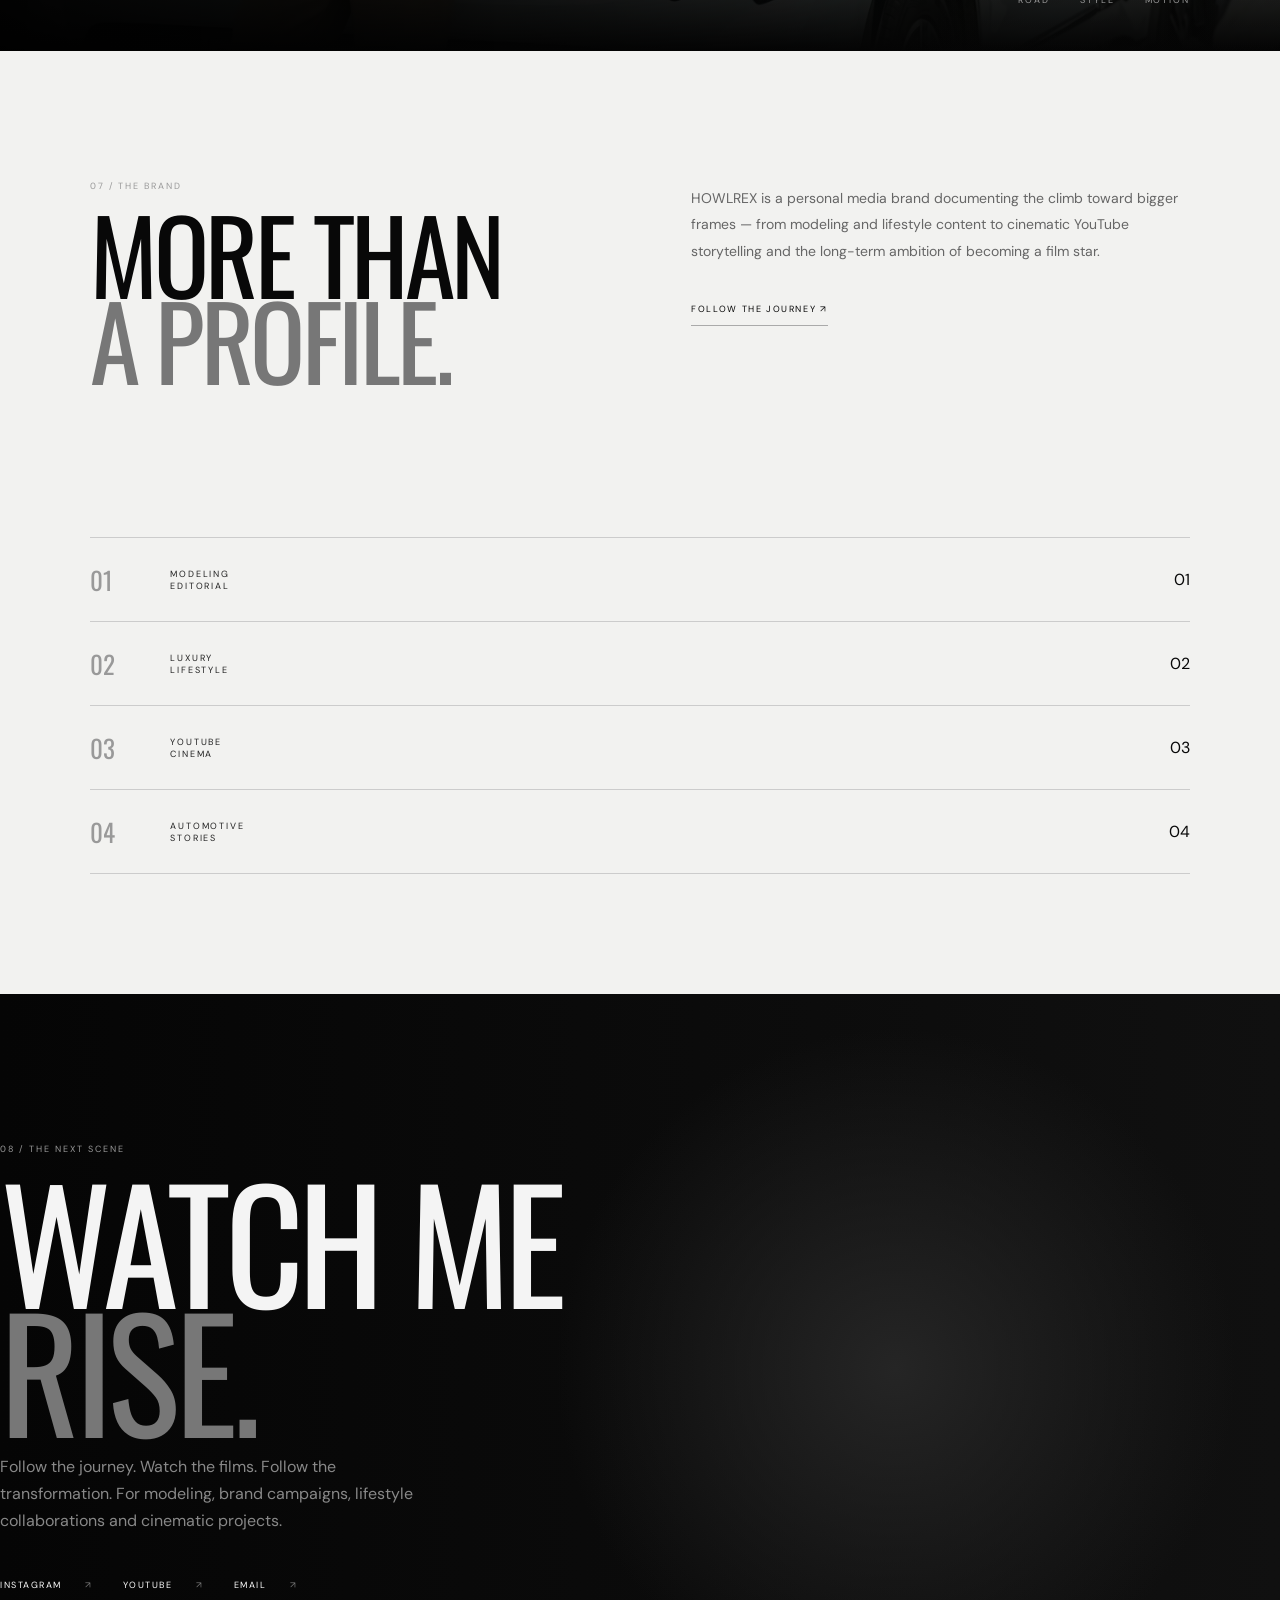
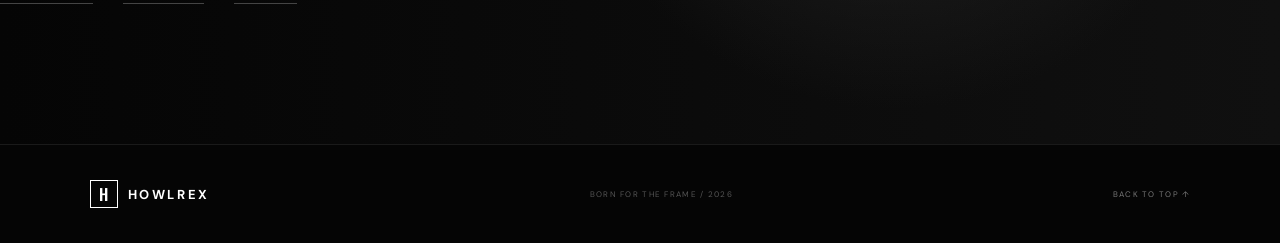
==== commit 6d2bf637: "Link featured Insta360 wave-riding video from homepage" ====
--- a/index.html
+++ b/index.html
@@ -73,10 +73,29 @@
 <section class="aura-break"><div class="aura-word">AURA</div><div class="aura-center"><span>THE IMAGE IS ONLY THE BEGINNING</span><strong>PRESENCE</strong><span>THE REST IS FELT</span></div></section>
 <section class="section journal" id="journal"><div class="section-top reveal"><div><p class="section-kicker">03 / PERSONAL BLOG</p><h2>Notes from<br><em>the journey.</em></h2></div><span class="journal-note">LIFE / STYLE / AMBITION</span></div><div class="journal-grid"><article class="journal-feature reveal"><div class="journal-image journal-main"></div><div class="journal-body"><span>ENTRY 001 / THE DREAM</span><h3>Become the man<br>you keep seeing<br>in your head.</h3><p>Before the lights, before the set, before the first big screen — there is the daily work. The body. The mind. The style. The confidence. The decision to show up again.</p><a href="#contact">READ THE ENTRY →</a></div></article><div class="journal-side"><article class="journal-card reveal"><span>ENTRY 002 / LUXURY</span><h3>Luxury starts with how you carry yourself.</h3><p>Presence before possessions.</p></article><article class="journal-card reveal"><span>ENTRY 003 / CINEMA</span><h3>Every ordinary day can become a scene.</h3><p>Find the light. Own the moment.</p></article><article class="journal-card reveal"><span>ENTRY 004 / AMBITION</span><h3>Dream in private. Build in public.</h3><p>Let consistency create the aura.</p></article></div></div></section>
 <section class="section lifestyle-strip"><div class="strip-copy reveal"><p class="section-kicker">04 / LUXURY LIFESTYLE</p><h2>LIVE<br><em>LIKE THE<br>FRAME MATTERS.</em></h2><p>Style. Travel. Cars. Fitness. Fashion. Quiet mornings and unforgettable nights. A lifestyle isn't something you display — it is something you build.</p></div><div class="strip-words"><span>STYLE</span><span>DRIVE</span><span>TRAVEL</span><span>CREATE</span><span>LIVE</span></div></section>
-<section class="section watch" id="cinema"><div class="section-top reveal"><div><p class="section-kicker">05 / YOUTUBE CINEMA</p><h2>Building the<br><em>next chapter.</em></h2></div><a href="https://www.youtube.com/@HowlRex" target="_blank" rel="noopener" class="view-all">SUBSCRIBE / @HOWLREX ↗</a></div><article class="feature-film reveal"><div class="film-image"></div><div class="film-overlay"></div><div class="film-top"><span>HOWLREX ORIGINAL</span><span>CINEMATIC SERIES</span></div><div class="film-copy"><p class="tag">THE JOURNEY TO CINEMA</p><h3>THIS IS<br><em>THE BEGINNING.</em></h3><p>Modeling. Lifestyle. Automotive. The real story behind the image — told one film at a time.</p><button class="circle-play" data-video="main-film">▶</button></div><div class="film-time">WATCH FILM</div></article><div class="content-label"><span>LATEST STORIES</span><span>SWIPE / DRAG</span></div><div class="media-rail"><article class="media-card reveal" data-video="thirty-sec"><div class="media-thumb thumb-1"></div><span class="media-number">01</span><div class="media-meta"><span>SHORT FILM</span><b>30 SECOND CUT</b><small>ENERGY / STYLE / MOTION</small></div><button class="small-play" data-video="thirty-sec">▶</button></article><article class="media-card reveal" data-video="new-home"><div class="media-thumb thumb-2"></div><span class="media-number">02</span><div class="media-meta"><span>LIFESTYLE</span><b>NEW HOME</b><small>A NEW CHAPTER</small></div><button class="small-play" data-video="new-home">▶</button></article><article class="media-card reveal" data-video="main-film"><div class="media-thumb thumb-3"></div><span class="media-number">03</span><div class="media-meta"><span>BEHIND THE SCENE</span><b>THE FRAME</b><small>BETWEEN THE SHOTS</small></div><button class="small-play" data-video="main-film">▶</button></article></div></section>
+<section class="section watch" id="cinema"><div class="section-top reveal"><div><p class="section-kicker">05 / YOUTUBE CINEMA</p><h2>Building the<br><em>next chapter.</em></h2></div><a href="https://www.youtube.com/@HowlRex" target="_blank" rel="noopener" class="view-all">SUBSCRIBE / @HOWLREX ↗</a></div><article class="feature-film reveal"><div class="film-image"></div><div class="film-overlay"></div><div class="film-top"><span>HOWLREX ORIGINAL</span><span>CINEMATIC SERIES</span></div><div class="film-copy"><p class="tag">THE JOURNEY TO CINEMA</p><h3>THIS IS<br><em>THE BEGINNING.</em></h3><p>Modeling. Lifestyle. Automotive. The real story behind the image — told one film at a time.</p><button class="circle-play" data-video="main-film">▶</button></div><div class="film-time">WATCH FILM</div></article><div class="content-label"><span>LATEST STORIES</span><span>SWIPE / DRAG</span></div><div class="media-rail"><article class="media-card reveal" data-video="thirty-sec"><div class="media-thumb thumb-1"></div><span class="media-number">01</span><div class="media-meta"><span>SHORT FILM</span><b>30 SECOND CUT</b><small>ENERGY / STYLE / MOTION</small></div><button class="small-play" data-video="thirty-sec">▶</button></article><article class="media-card reveal" data-video="new-home"><div class="media-thumb thumb-2"></div><span class="media-number">02</span><div class="media-meta"><span>LIFESTYLE</span><b>NEW HOME</b><small>A NEW CHAPTER</small></div><button class="small-play" data-video="new-home">▶</button></article><article class="media-card reveal" data-video="main-film"><div class="media-thumb thumb-3"></div><span class="media-number">03</span><div class="media-meta"><span>BEHIND THE SCENE</span><b>THE FRAME</b><small>BETWEEN THE SHOTS</small></div><button class="small-play" data-video="main-film">▶</button></article></div><div style="margin-top:30px;padding:18px 20px;border-top:1px solid #3a3834;border-bottom:1px solid #3a3834"><a href="/insta360-wave-riding.html" style="color:inherit;text-decoration:none;font-size:.78rem;letter-spacing:.13em">FEATURED ACTION FILM / INSTA360 WAVE RIDING ↗</a></div></section>
 <section class="section automotive" id="automotive"><div class="auto-media"></div><div class="auto-shade"></div><div class="auto-copy reveal"><p class="section-kicker">06 / AUTOMOTIVE</p><p class="auto-eyebrow">MACHINES / MOVEMENT / MOOD</p><h2>POWER<br><em>LOOKS BETTER<br>IN MOTION.</em></h2><p>Cars, roads, night drives and the kind of moments that make a lifestyle feel cinematic.</p><button class="btn btn-white" data-video="main-film"><span>▶</span> Watch the story</button></div><div class="auto-data"><span>ROAD</span><span>STYLE</span><span>MOTION</span></div></section>
 <section class="section about" id="about"><div class="about-heading reveal"><p class="section-kicker">07 / THE BRAND</p><h2>More than<br><em>a profile.</em></h2></div><div class="about-copy reveal"><p>HOWLREX is a personal media brand documenting the climb toward bigger frames — from modeling and lifestyle content to cinematic YouTube storytelling and the long-term ambition of becoming a film star.</p><a class="text-link dark-link" href="https://www.instagram.com/howlrex07?stkn=MTJjazU2d25rc29kZg==" target="_blank" rel="noopener">Follow the journey <span>↗</span></a></div><div class="about-list reveal"><div><b>01</b><span>MODELING<br>EDITORIAL</span><em>01</em></div><div><b>02</b><span>LUXURY<br>LIFESTYLE</span><em>02</em></div><div><b>03</b><span>YOUTUBE<br>CINEMA</span><em>03</em></div><div><b>04</b><span>AUTOMOTIVE<br>STORIES</span><em>04</em></div></div></section>
 <section class="contact" id="contact"><div class="contact-bg"></div><div class="contact-content reveal"><p class="section-kicker">08 / THE NEXT SCENE</p><h2>WATCH ME<br><em>RISE.</em></h2><p>Follow the journey. Watch the films. Follow the transformation. For modeling, brand campaigns, lifestyle collaborations and cinematic projects.</p><div class="contact-actions"><a href="https://www.instagram.com/howlrex07?stkn=MTJjazU2d25rc29kZg==" target="_blank" rel="noopener">Instagram <span>↗</span></a><a href="https://www.youtube.com/@HowlRex" target="_blank" rel="noopener">YouTube <span>↗</span></a><a href="mailto:hello@howlrex.com">Email <span>↗</span></a></div></div></section>
 </main><footer><a class="brand" href="#home"><span class="brand-mark">H</span><span>HOWLREX</span></a><span>BORN FOR THE FRAME / 2026</span><a href="#home">BACK TO TOP ↑</a></footer>
-<div class="video-modal" aria-hidden="true"><div class="video-backdrop"></div><div class="video-dialog"><button class="video-close" aria-label="Close video">×</button><video id="player" controls playsinline preload="metadata"></video><div class="player-bar"><span id="playerTitle">HOWLREX</span><span>ESC TO CLOSE</span></div></div></div><div class="audio-control" aria-label="Background music controls"><button id="musicToggle" type="button" aria-label="Start background music" aria-pressed="false"><span class="music-icon">♪</span><span class="music-label">SOUND</span></button><audio id="backgroundMusic" controls loop preload="auto" playsinline><source src="assets/audio/howlrex-background.m4a?v=20261003" type="audio/mp4"></audio></div><script src="script.js?v=20261003-2"></script>
-</body></html>+<div class="video-modal" aria-hidden="true"><div class="video-backdrop"></div><div class="video-dialog"><button class="video-close" aria-label="Close video">×</button><video id="player" controls playsinline preload="metadata"></video><div class="player-bar"><span id="playerTitle">HOWLREX</span><span>ESC TO CLOSE</span></div></div></div><div class="audio-control" aria-label="Background music controls"><button id="musicToggle" type="button" aria-label="Start background music" aria-pressed="false"><span class="music-icon">♪</span><span class="music-label">SOUND</span></button><audio id="backgroundMusic" controls loop preload="metadata" playsinline><source src="assets/audio/howlrex-background.m4a?v=20261003" type="audio/mp4"></audio></div><script src="script.js?v=20261003-2"></script>
+<script>
+/* HOWLREX RESILIENCE CLOCK — runs even if the enhancement layer fails */
+(function(){
+  function tick(){
+    var clock=document.getElementById("liveClock"), date=document.getElementById("liveDate");
+    if(!clock||!date)return;
+    var now=new Date();
+    var parts=new Intl.DateTimeFormat("en-IN",{
+      timeZone:"Asia/Kolkata",hour:"2-digit",minute:"2-digit",second:"2-digit",hour12:false
+    }).formatToParts(now);
+    var get=function(type){var p=parts.find(function(x){return x.type===type});return p?p.value:"00"};
+    clock.textContent=get("hour")+":"+get("minute")+":"+get("second");
+    date.textContent=new Intl.DateTimeFormat("en-IN",{
+      timeZone:"Asia/Kolkata",weekday:"long",day:"2-digit",month:"long",year:"numeric"
+    }).format(now).toUpperCase();
+  }
+  tick();
+  setInterval(tick,1000);
+})();
+</script></body></html>
